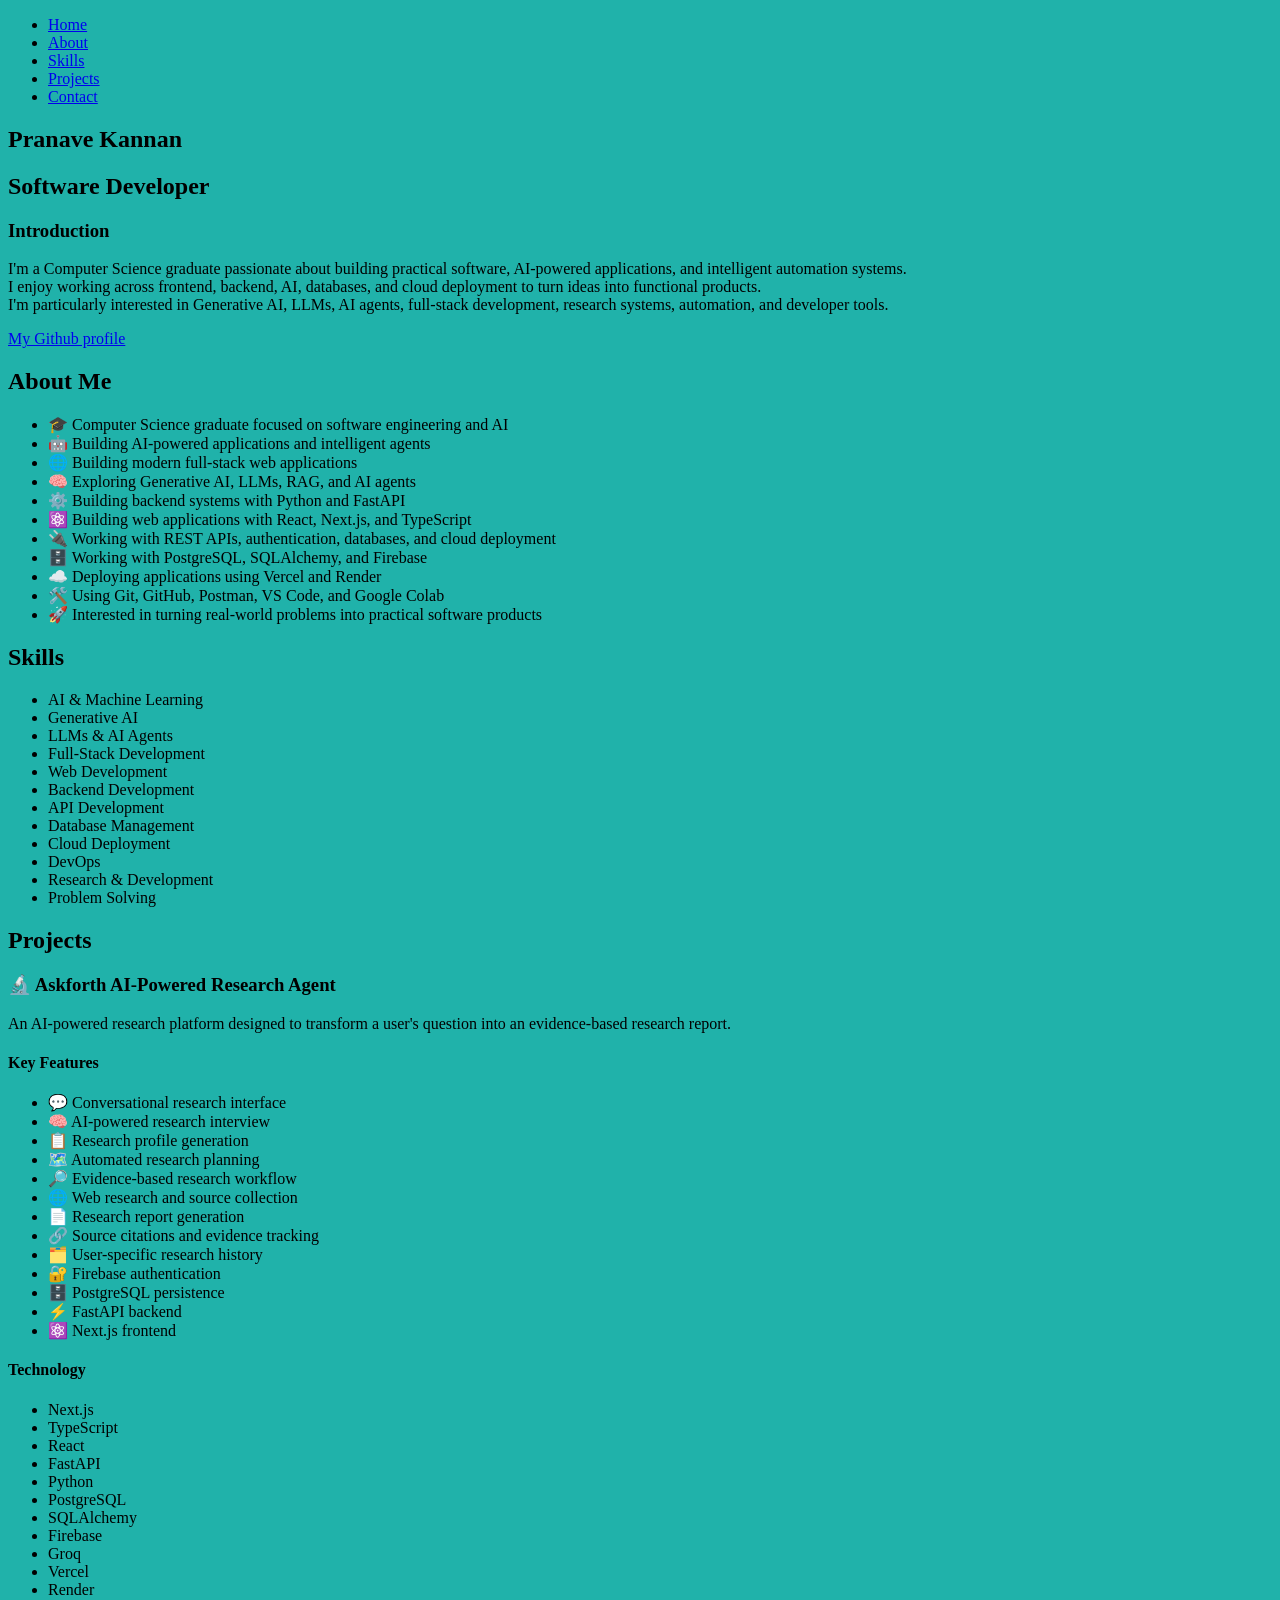
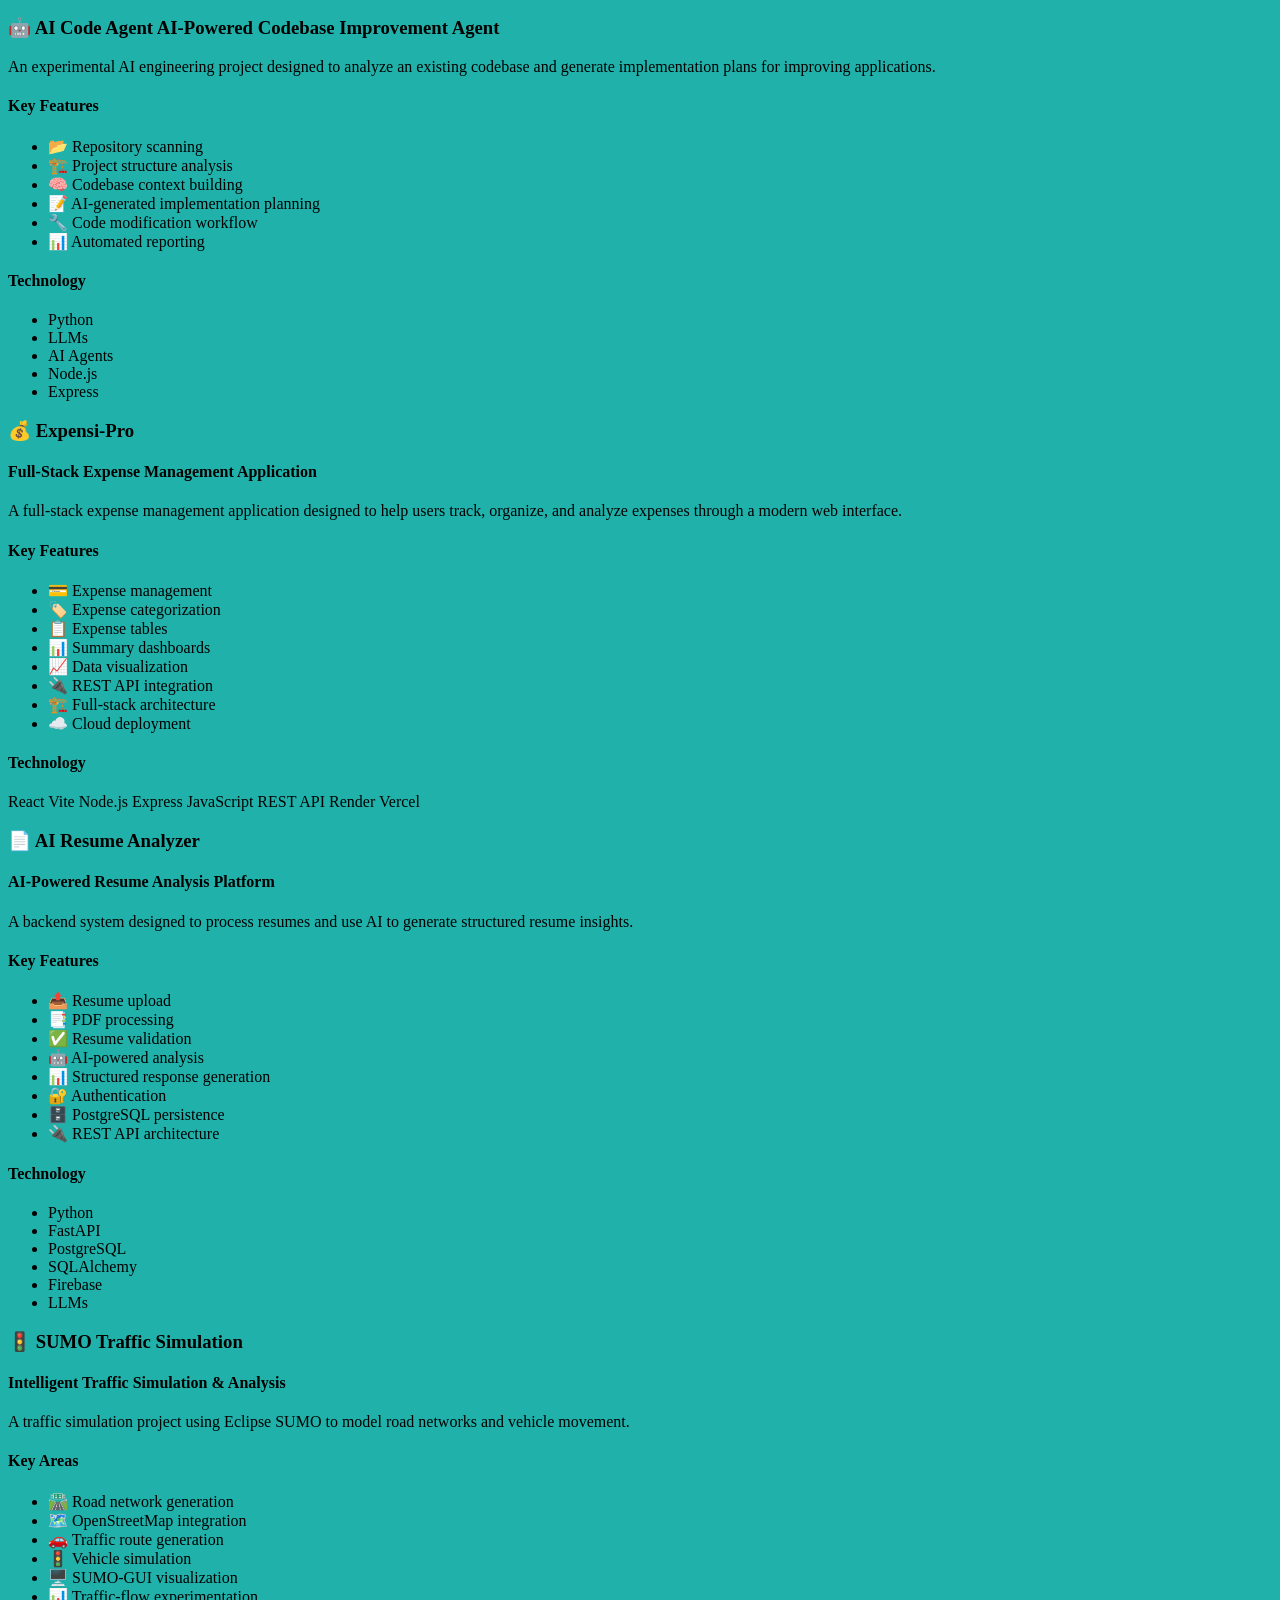
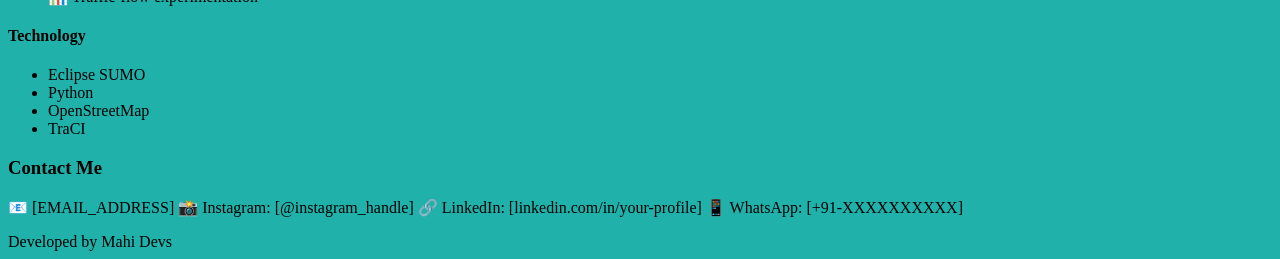
==== index.html @ 171c2a8e "Index html on hold" ====
<!DOCTYPE html>
<html>

<head>
    <meta charset="UTF-8">
    <meta name="viewport" content="width=device-width, initial-scale=1.0">
    <link rel="stylesheet" href="style.css">
    <title>Portfolio</title>
</head>

<body>
    <header>
        <nav>
            <ul>
                <li><a href="#">Home</a></li>
                <li><a href="#">About</a></li>
                <li><a href="#">Skills</a></li>
                <li><a href="#">Projects</a></li>
                <li><a href="#">Contact</a></li>
            </ul>
        </nav>
    </header>
    <main>
        <section>
            <h1>Pranave Kannan</h1>
            <h2>Software Developer</h2>
            <h3>Introduction</h3>
            <p>I'm a Computer Science graduate passionate about building practical software, AI-powered applications,
                and intelligent automation systems.<br>I enjoy working across frontend, backend, AI, databases, and
                cloud deployment to turn ideas into functional products.<br>I'm particularly interested in Generative
                AI, LLMs, AI agents, full-stack development, research systems, automation, and developer tools.</p>
            <a href="https://github.com/pranavekannan1">My Github profile</a>
        </section>

        <section>
            <h2>About Me</h2>
            <ul>
                <li>🎓 Computer Science graduate focused on software engineering and AI</li>
                <li>🤖 Building AI-powered applications and intelligent agents</li>
                <li>🌐 Building modern full-stack web applications</li>
                <li>🧠 Exploring Generative AI, LLMs, RAG, and AI agents</li>
                <li>⚙️ Building backend systems with Python and FastAPI</li>
                <li>⚛️ Building web applications with React, Next.js, and TypeScript</li>
                <li>🔌 Working with REST APIs, authentication, databases, and cloud deployment</li>
                <li>🗄️ Working with PostgreSQL, SQLAlchemy, and Firebase</li>
                <li>☁️ Deploying applications using Vercel and Render</li>
                <li>🛠️ Using Git, GitHub, Postman, VS Code, and Google Colab</li>
                <li>🚀 Interested in turning real-world problems into practical software products</li>
            </ul>
        </section>

        <section>
            <h2>Skills</h2>
            <ul>
                <li>AI & Machine Learning</li>
                <li>Generative AI</li>
                <li>LLMs & AI Agents</li>
                <li>Full-Stack Development</li>
                <li>Web Development</li>
                <li>Backend Development</li>
                <li>API Development</li>
                <li>Database Management</li>
                <li>Cloud Deployment</li>
                <li>DevOps</li>
                <li>Research & Development</li>
                <li>Problem Solving</li>
            </ul>
        </section>
        <section>
            <h2>Projects</h2>
            <article>
                <h3>🔬 Askforth AI-Powered Research Agent </h3>
                <p>An AI-powered research platform designed to transform a user's question into an evidence-based
                    research
                    report.</p>

                <h4>Key Features</h4>
                <ul>
                    <li>💬 Conversational research interface</li>
                    <li>🧠 AI-powered research interview</li>
                    <li>📋 Research profile generation</li>
                    <li>🗺️ Automated research planning</li>
                    <li>🔎 Evidence-based research workflow</li>
                    <li>🌐 Web research and source collection</li>
                    <li>📄 Research report generation</li>
                    <li>🔗 Source citations and evidence tracking</li>
                    <li>🗂️ User-specific research history</li>
                    <li>🔐 Firebase authentication</li>
                    <li>🗄️ PostgreSQL persistence</li>
                    <li>⚡ FastAPI backend</li>
                    <li>⚛️ Next.js frontend</li>
                </ul>
                <h4>Technology</h4>
                <ul>
                    <li>Next.js</li>
                    <li>TypeScript</li>
                    <li>React</li>
                    <li>FastAPI</li>
                    <li>Python</li>
                    <li>PostgreSQL</li>
                    <li>SQLAlchemy</li>
                    <li>Firebase</li>
                    <li>Groq</li>
                    <li>Vercel</li>
                    <li>Render</li>
                </ul>
            </article>

            <article>
                <h3>🤖 AI Code Agent AI-Powered Codebase Improvement Agent</h3>
                <p>An experimental AI engineering project designed to analyze an existing codebase and generate
                    implementation plans for improving applications.</p>

                <h4>Key Features</h4>
                <ul>

                    <li>📂 Repository scanning</li>
                    <li>🏗️ Project structure analysis</li>
                    <li>🧠 Codebase context building</li>
                    <li>📝 AI-generated implementation planning</li>
                    <li>🔧 Code modification workflow</li>
                    <li>📊 Automated reporting</li>
                </ul>
                <h4>Technology</h4>
                <ul>
                    <li>Python</li>
                    <li>LLMs</li>
                    <li>AI Agents</li>
                    <li>Node.js</li>
                    <li>Express</li>
                </ul>
            </article>

            <article>
                <h3>💰 Expensi-Pro</h3>
                <h4>Full-Stack Expense Management Application</h4>
                <p>A full-stack expense management application designed to help users track, organize, and analyze
                    expenses
                    through a modern web interface.</p>

                <h4>Key Features</h4>
                <ul>
                    <li>💳 Expense management</li>
                    <li>🏷️ Expense categorization</li>
                    <li>📋 Expense tables</li>
                    <li>📊 Summary dashboards</li>
                    <li>📈 Data visualization</li>
                    <li>🔌 REST API integration</li>
                    <li>🏗️ Full-stack architecture</li>
                    <li>☁️ Cloud deployment</li>
                </ul>
                <h4>Technology</h4>
                React Vite Node.js Express JavaScript REST API Render Vercel <br>
            </article>

            <article>
                <h3>📄 AI Resume Analyzer</h3>
                <h4>AI-Powered Resume Analysis Platform</h4>
                <p>A backend system designed to process resumes and use AI to generate structured resume
                    insights.</p>

                <h4>Key Features</h4>
                <ul>
                    <li>📤 Resume upload</li>
                    <li>📑 PDF processing</li>
                    <li>✅ Resume validation</li>
                    <li>🤖 AI-powered analysis</li>
                    <li>📊 Structured response generation</li>
                    <li>🔐 Authentication</li>
                    <li>🗄️ PostgreSQL persistence</li>
                    <li>🔌 REST API architecture</li>
                </ul>
                <h4>Technology</h4>
                <ul>
                    <li>Python</li>
                    <li>FastAPI</li>
                    <li>PostgreSQL</li>
                    <li>SQLAlchemy</li>
                    <li>Firebase</li>
                    <li>LLMs</li>
                </ul>
            </article>

            <article>
                <h3>🚦 SUMO Traffic Simulation</h3>
                <h4>Intelligent Traffic Simulation & Analysis</h4>
                <p>A traffic simulation project using Eclipse SUMO to model road networks and vehicle
                    movement.</p>

                <h4>Key Areas</h4>
                <ul>
                    <li>🛣️ Road network generation</li>
                    <li>🗺️ OpenStreetMap integration</li>
                    <li>🚗 Traffic route generation</li>
                    <li>🚦 Vehicle simulation</li>
                    <li>🖥️ SUMO-GUI visualization</li>
                    <li>📊 Traffic-flow experimentation</li>
                </ul>
                <h4>Technology</h4>
                <ul>
                    <li>Eclipse SUMO</li>
                    <li>Python</li>
                    <li>OpenStreetMap</li>
                    <li>TraCI</li>
                </ul>
            </article>
        </section>

        <section>
            <h3>Contact Me</h3>
            <p>📧 [EMAIL_ADDRESS]
                📸 Instagram: [@instagram_handle]
                🔗 LinkedIn: [linkedin.com/in/your-profile]
                📱 WhatsApp: [+91-XXXXXXXXXX]</p>
        </section>

    </main>
    <footer>
        Developed by Mahi Devs
    </footer>
</body>

</html>
---- style.css ----
body {
    background-color: lightseagreen;
}
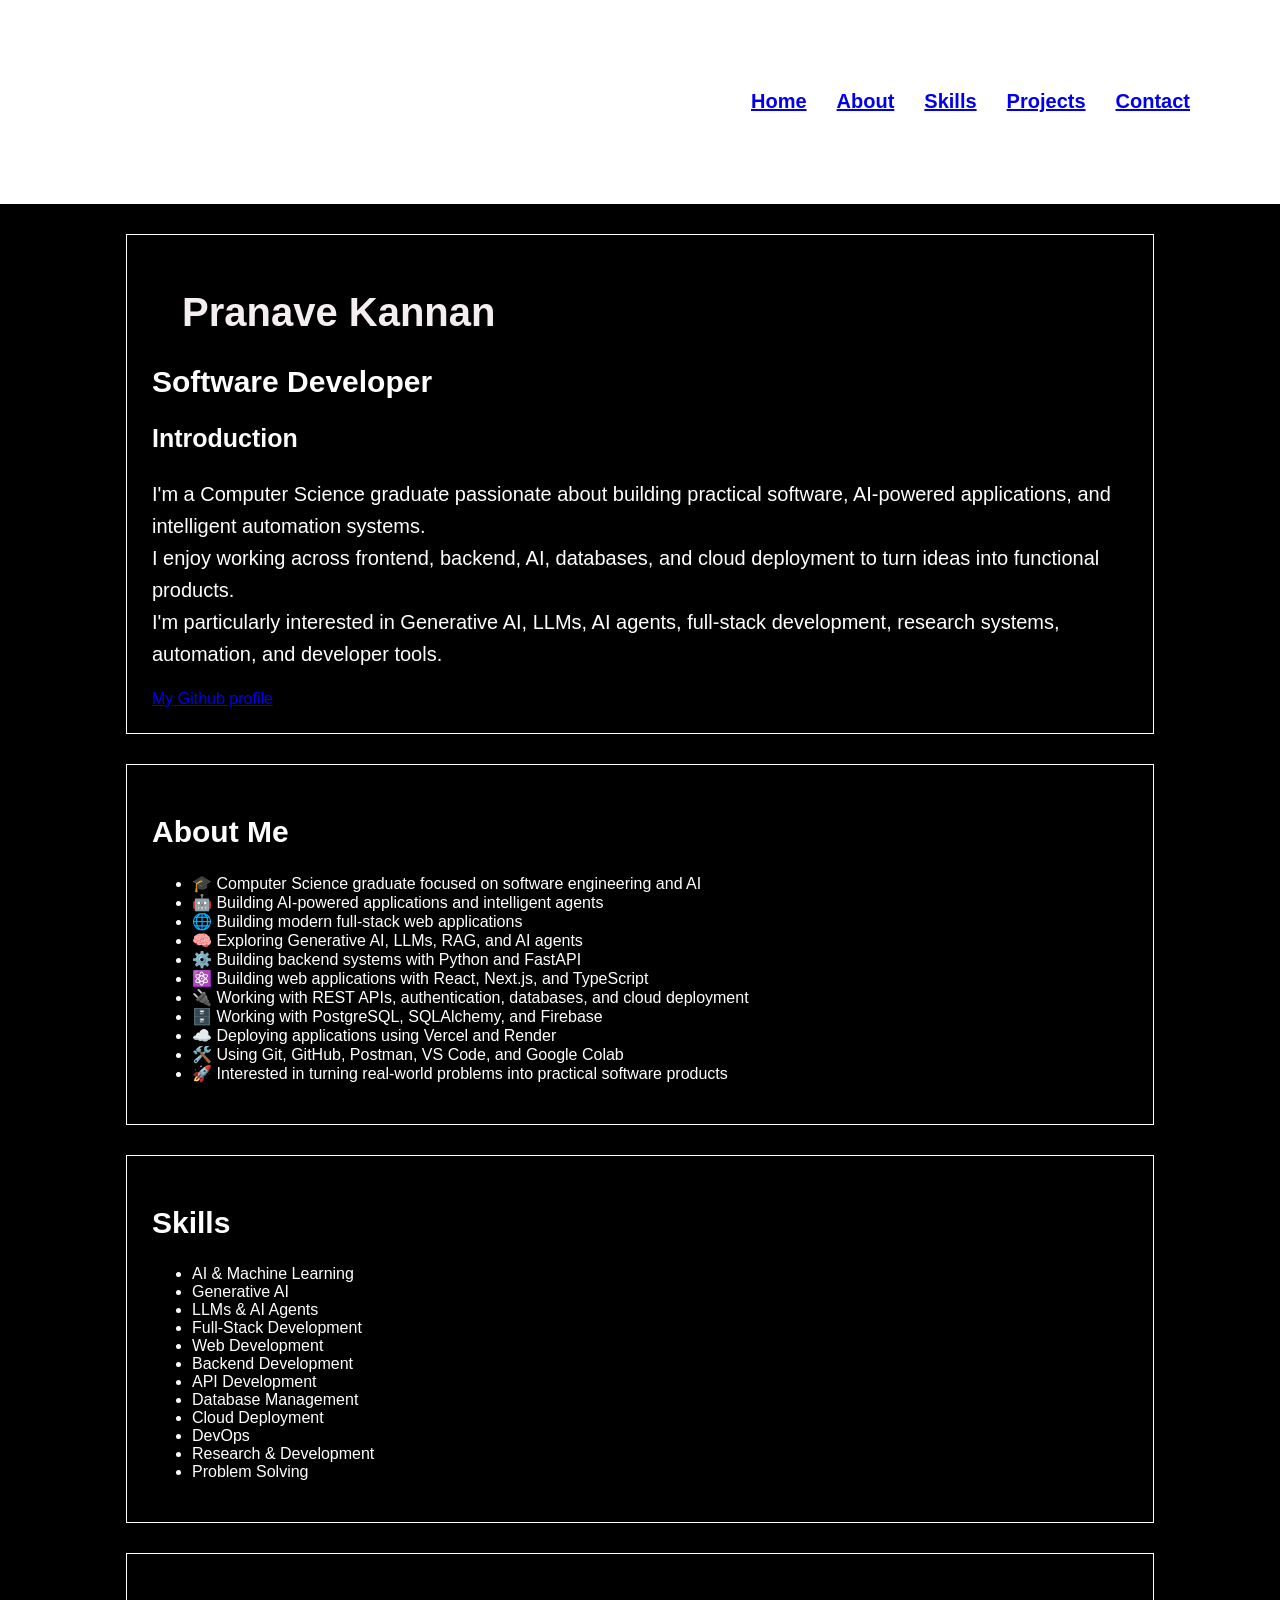
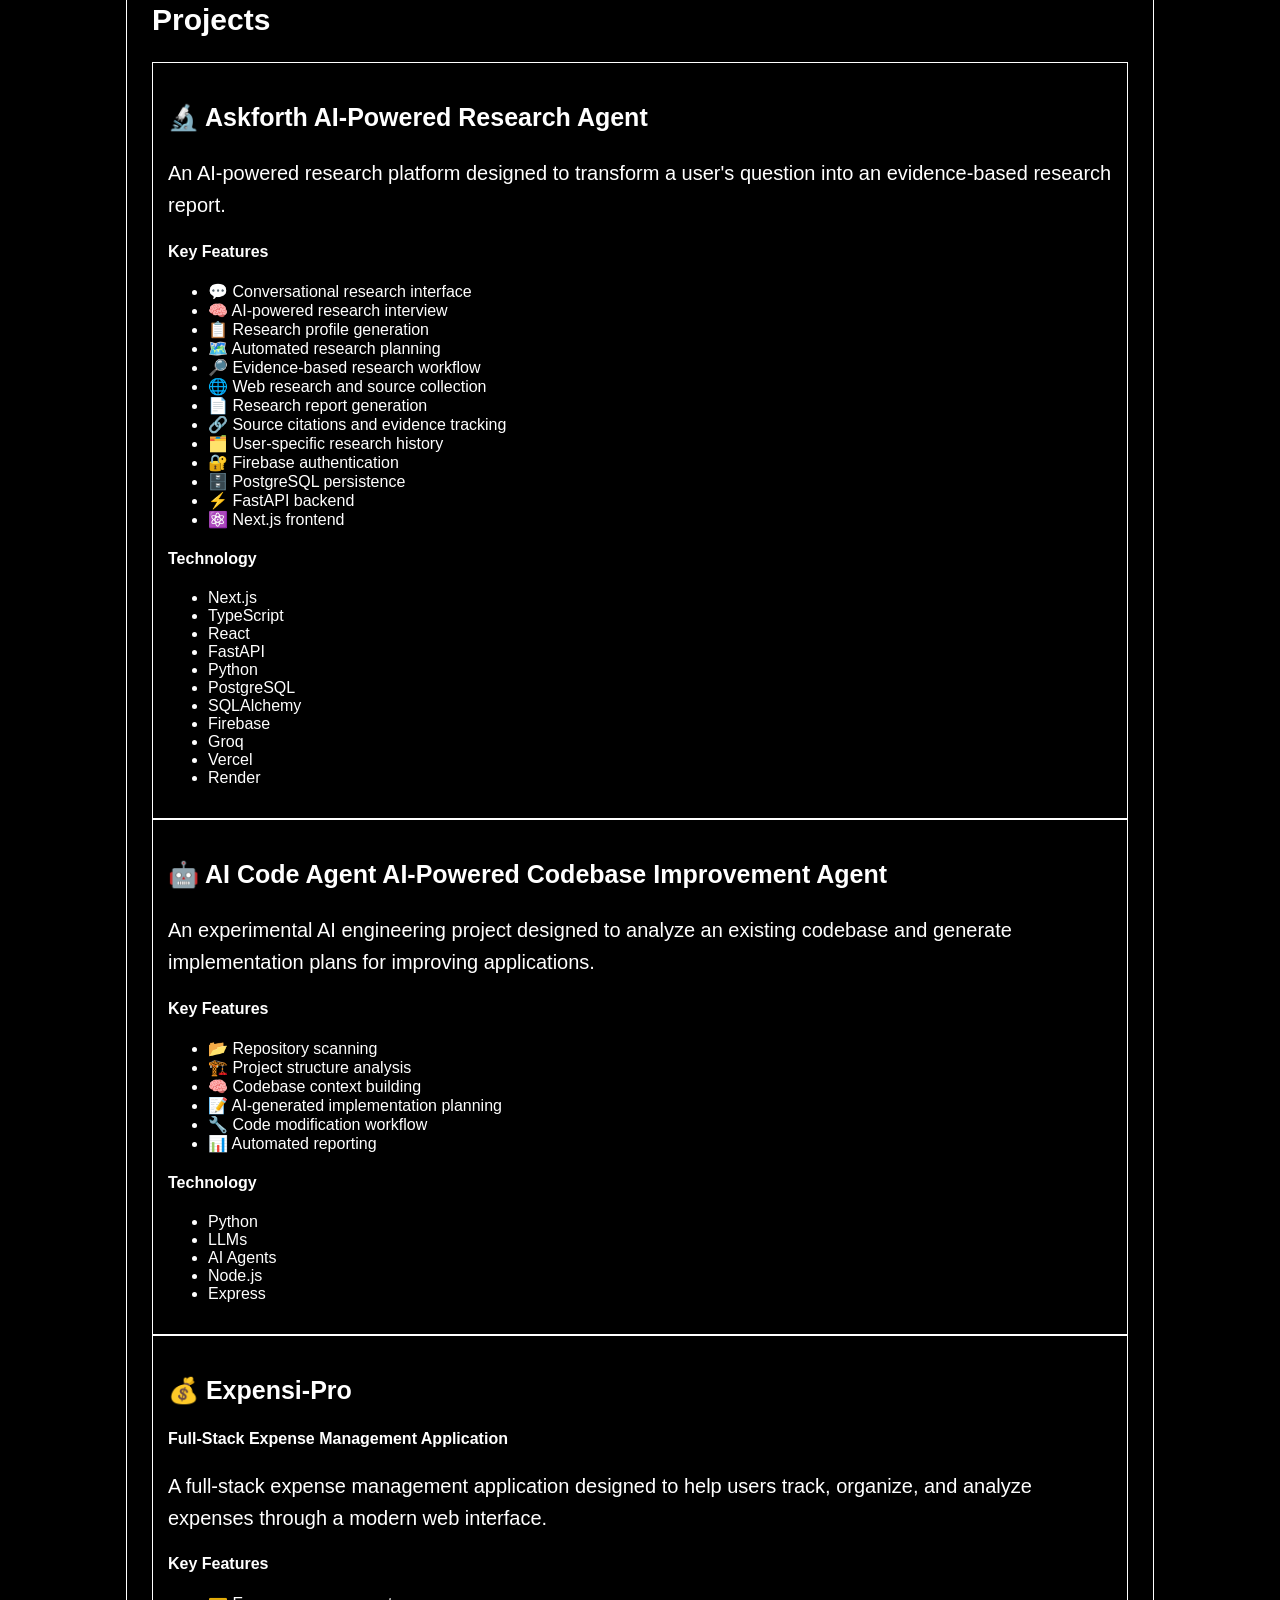
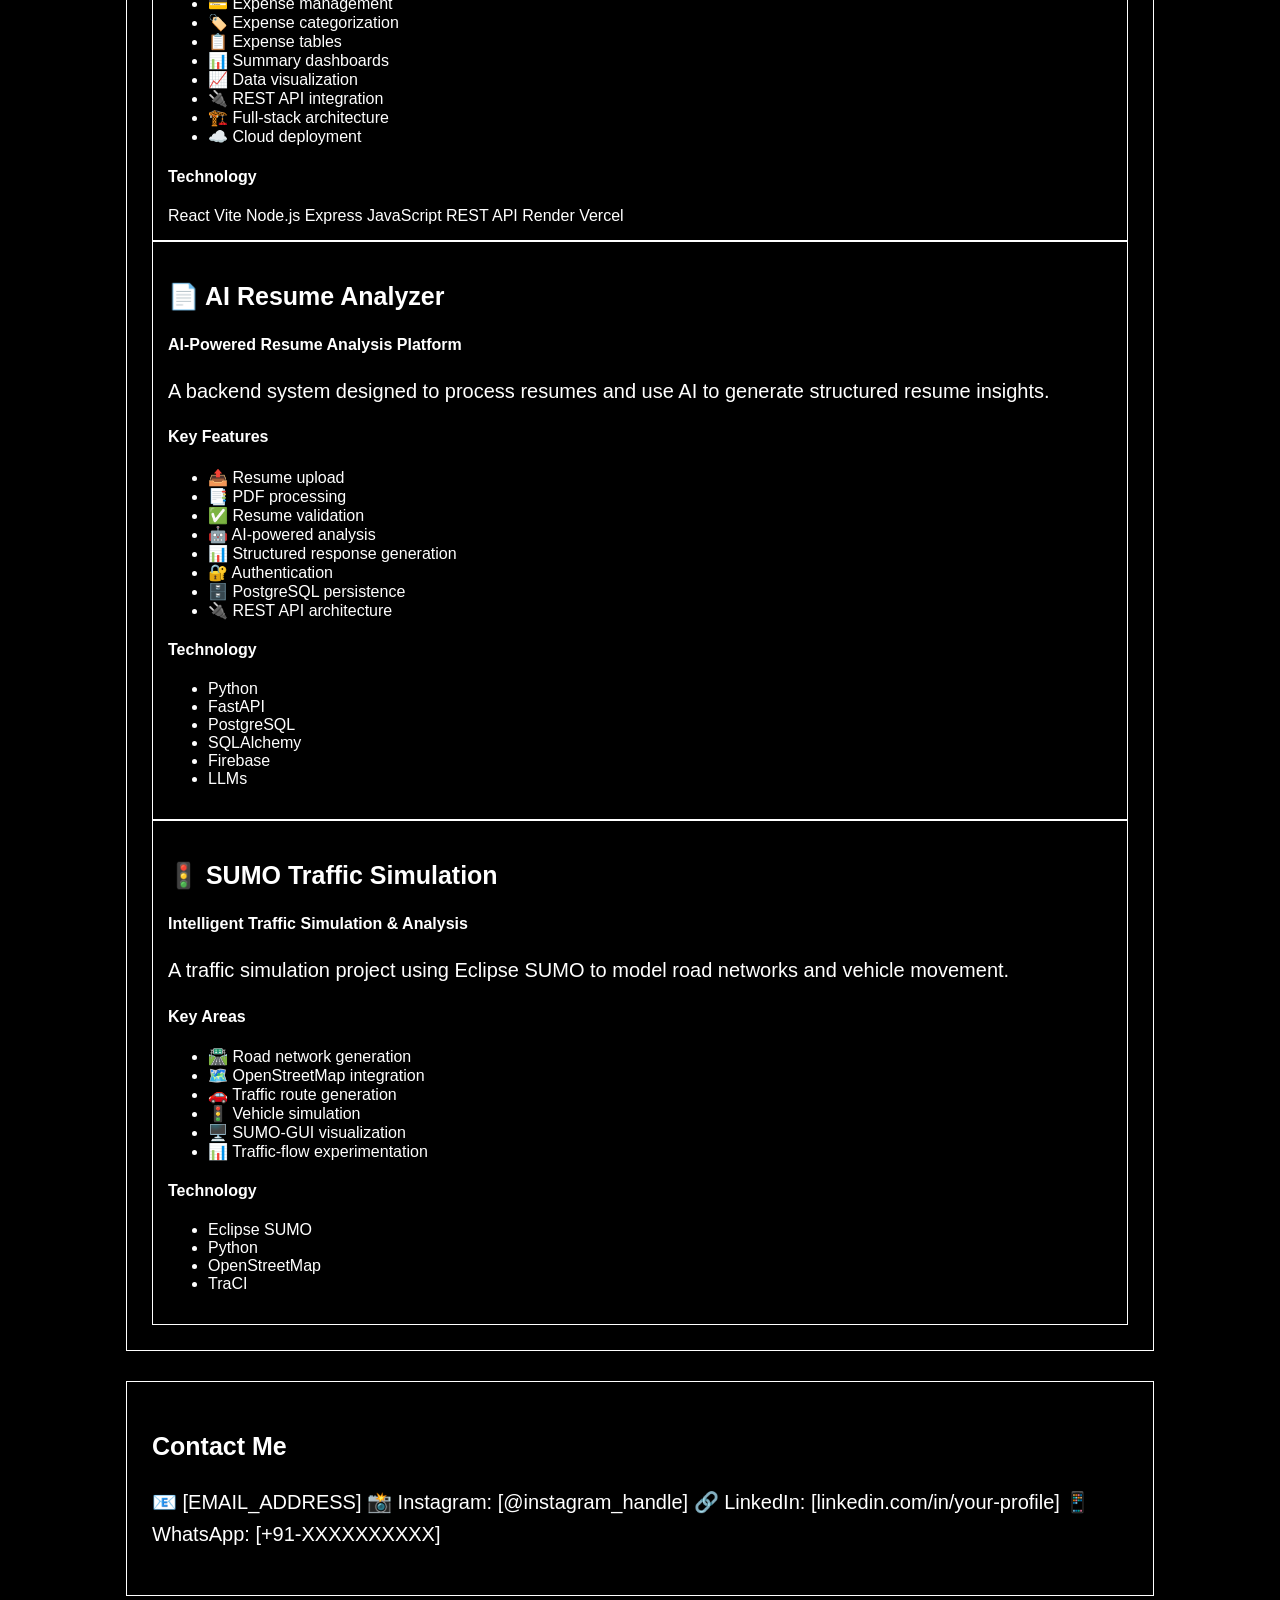
==== commit af53f8fd: "CSS styling body and elements" ====
--- a/index.html
+++ b/index.html
@@ -11,13 +11,13 @@
 <body>
     <header>
         <nav>
-            <ul>
+            <ol class="navbar">
                 <li><a href="#">Home</a></li>
                 <li><a href="#">About</a></li>
                 <li><a href="#">Skills</a></li>
                 <li><a href="#">Projects</a></li>
                 <li><a href="#">Contact</a></li>
-            </ul>
+            </ol>
         </nav>
     </header>
     <main>
--- a/style.css
+++ b/style.css
@@ -1,3 +1,78 @@
 body {
-    background-color: lightseagreen;
+    background-color: rgb(0, 0, 0);
+    font-family: Arial, sans-serif;
+    padding: 0%;
+    margin: 0%;
+
+}
+
+h1 {
+    color: rgb(245, 238, 240);
+    font-size: 40px;
+    margin: 30px;
+
+}
+
+header {
+    background-color: white;
+    padding: 20px;
+    border-bottom: 1px solid rgb(255, 255, 255);
+}
+
+nav ol:hover {
+    color: #ff0000;
+}
+
+nav .navbar {
+    list-style: none;
+    padding: 20px 20px 20px 20px;
+    margin: 50px 50px 50px 50px;
+    color: rgb(255, 255, 255);
+    font-weight: bold;
+    font-size: 20px;
+    display: flex;
+    gap: 30px;
+    justify-content: flex-end;
+    text-decoration: none;
+    border-radius: 20px;
+}
+
+h2 {
+    color: rgb(255, 255, 255);
+    font-size: 30px;
+}
+
+h3 {
+    color: rgb(255, 255, 255);
+    font-size: 25px;
+}
+
+p {
+    color: rgb(255, 255, 255);
+    font-size: 20px;
+    line-height: 1.6em;
+
+}
+
+section {
+    padding: 25px;
+    margin: 30px;
+    border: 1px solid rgb(255, 255, 255);
+    color: #ffffff;
+}
+
+main {
+    margin: 0 auto;
+    width: 85%;
+    position: center;
+}
+
+article {
+    border: 1px solid rgb(255, 255, 255);
+    padding: 15px;
+
+}
+
+* {
+    box-sizing: border-box;
 }
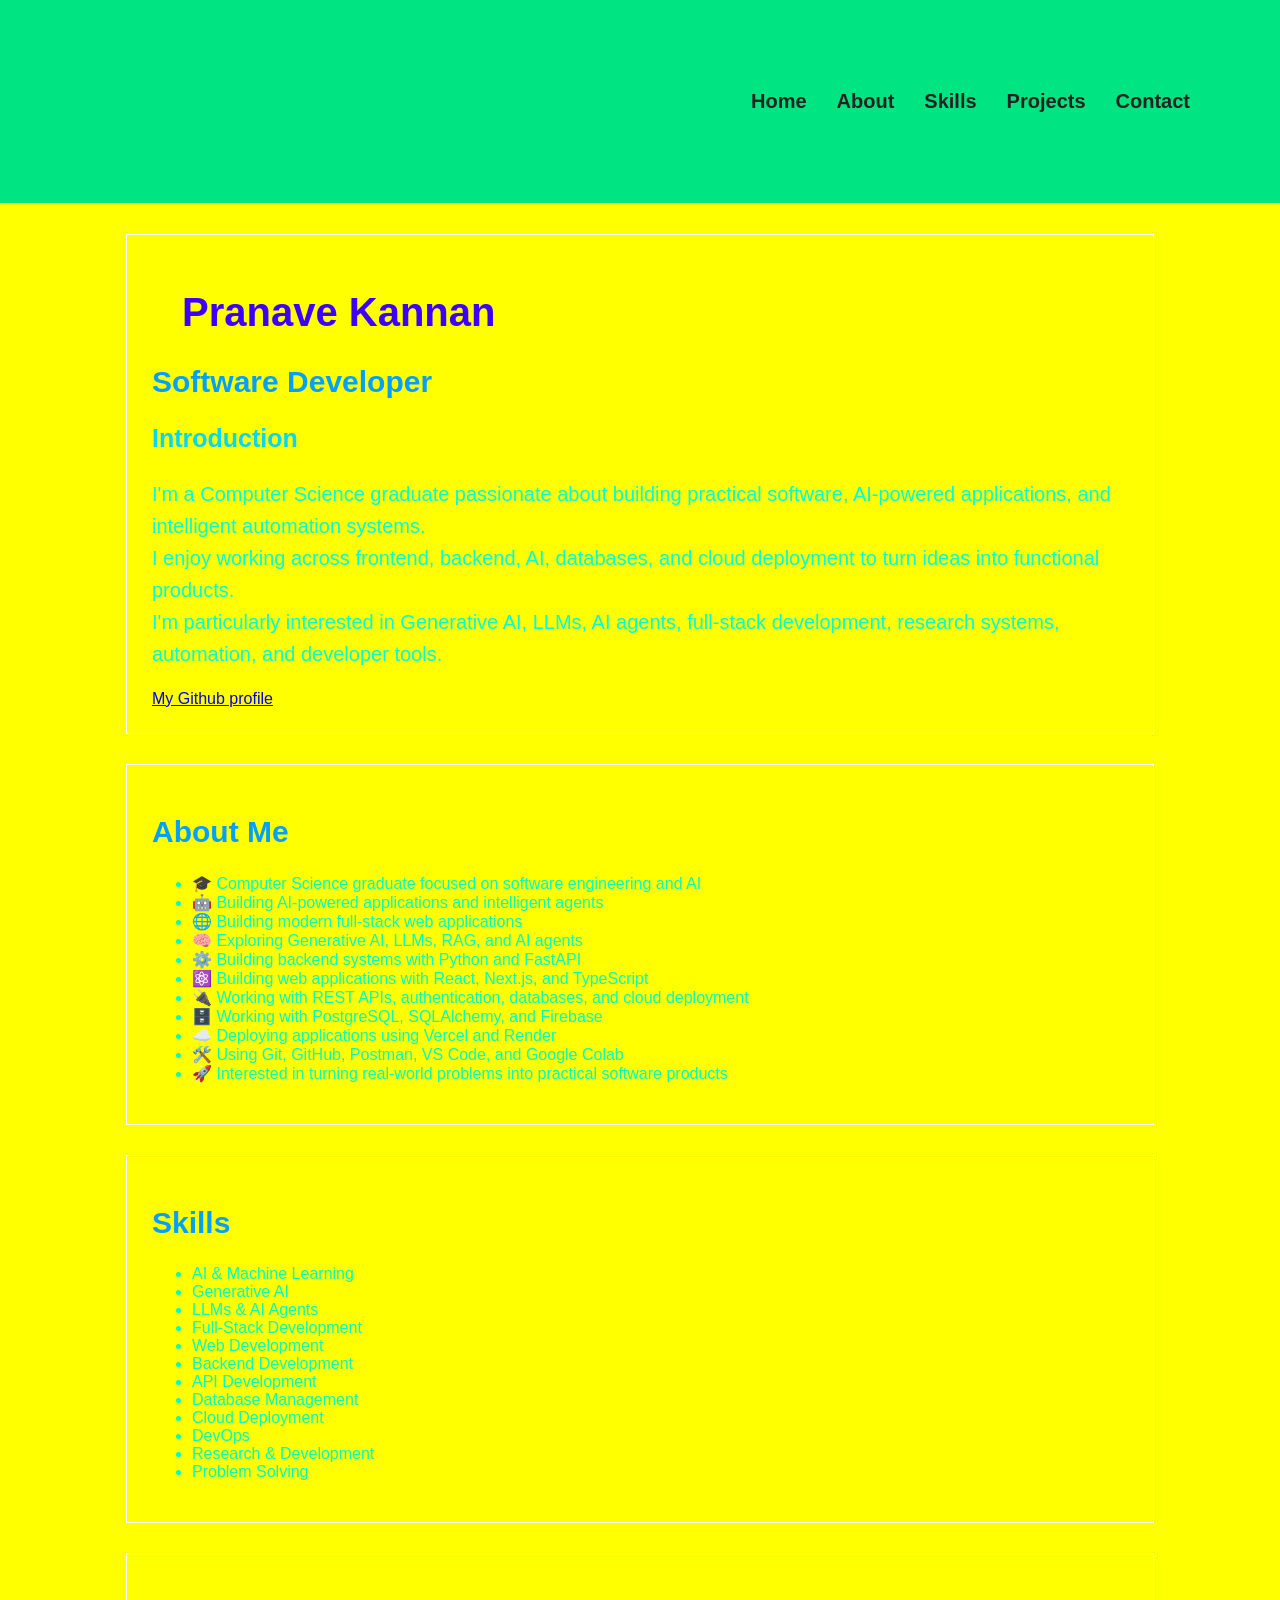
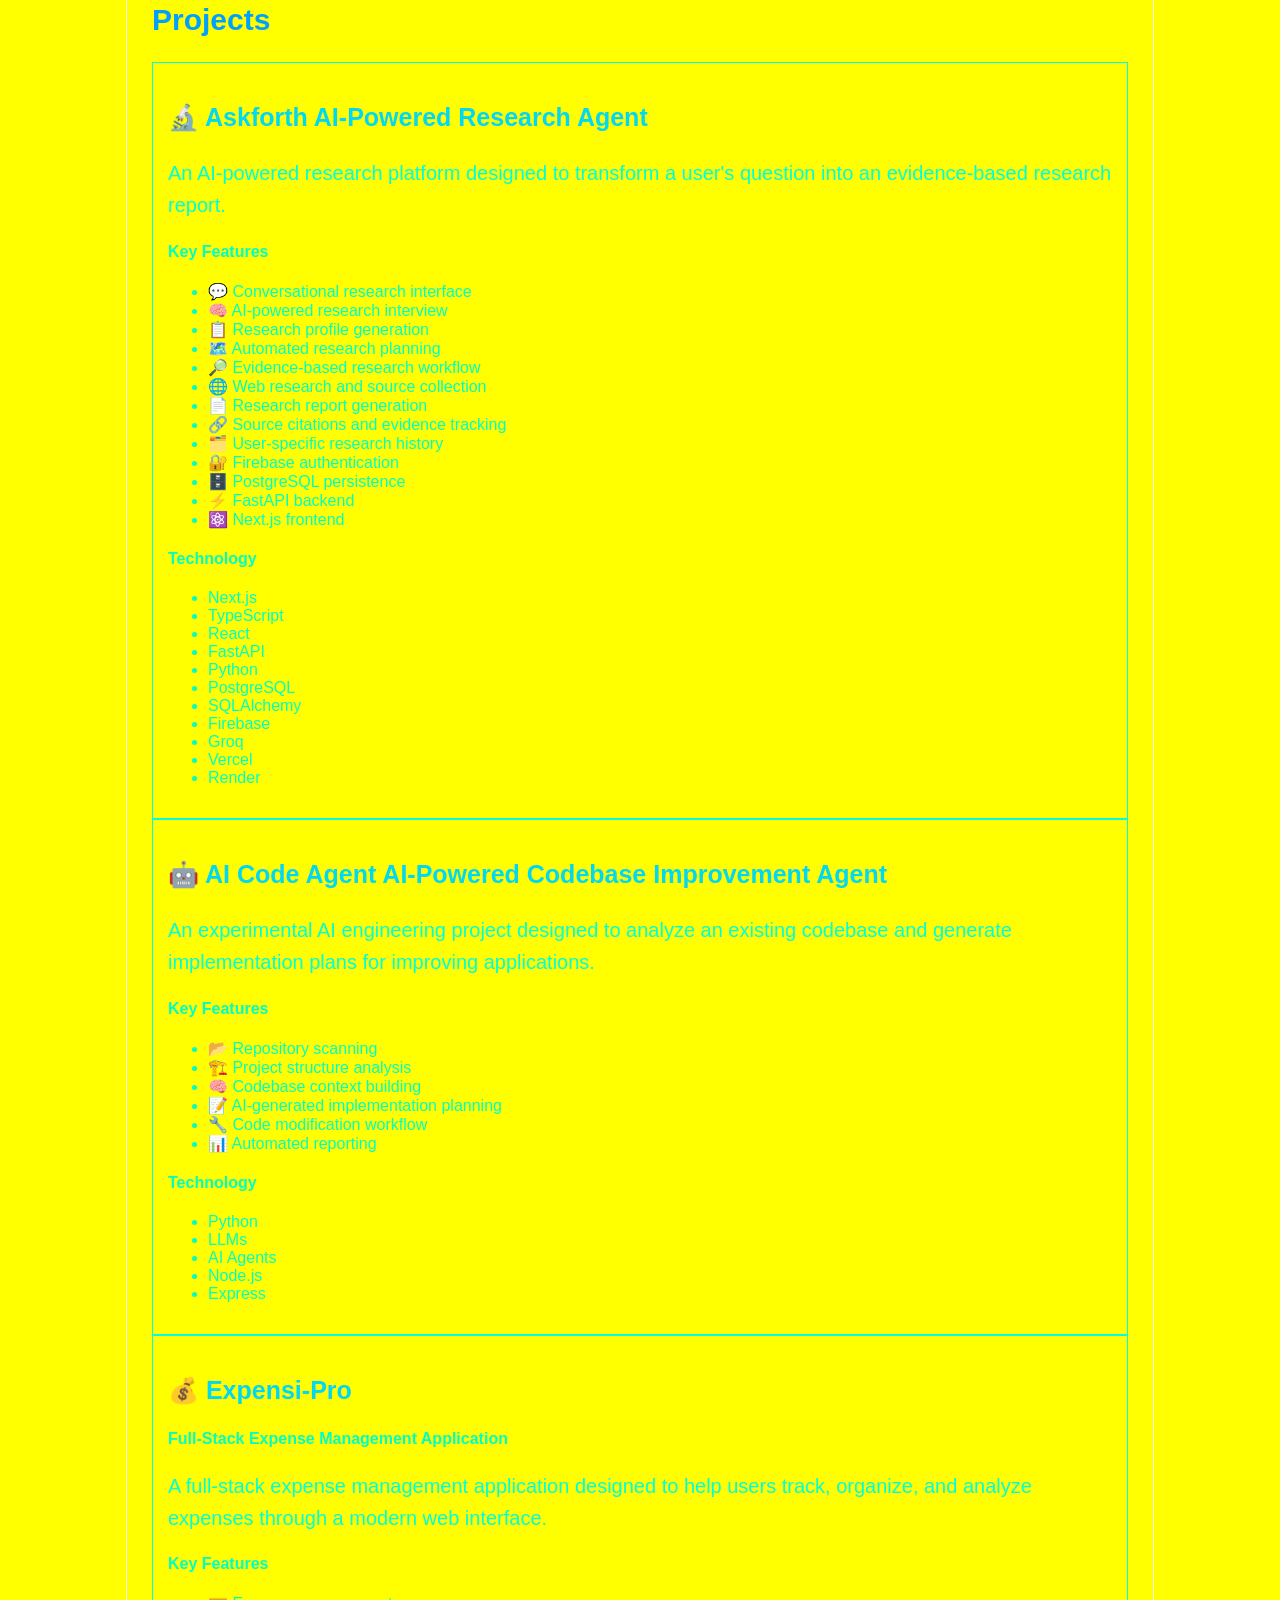
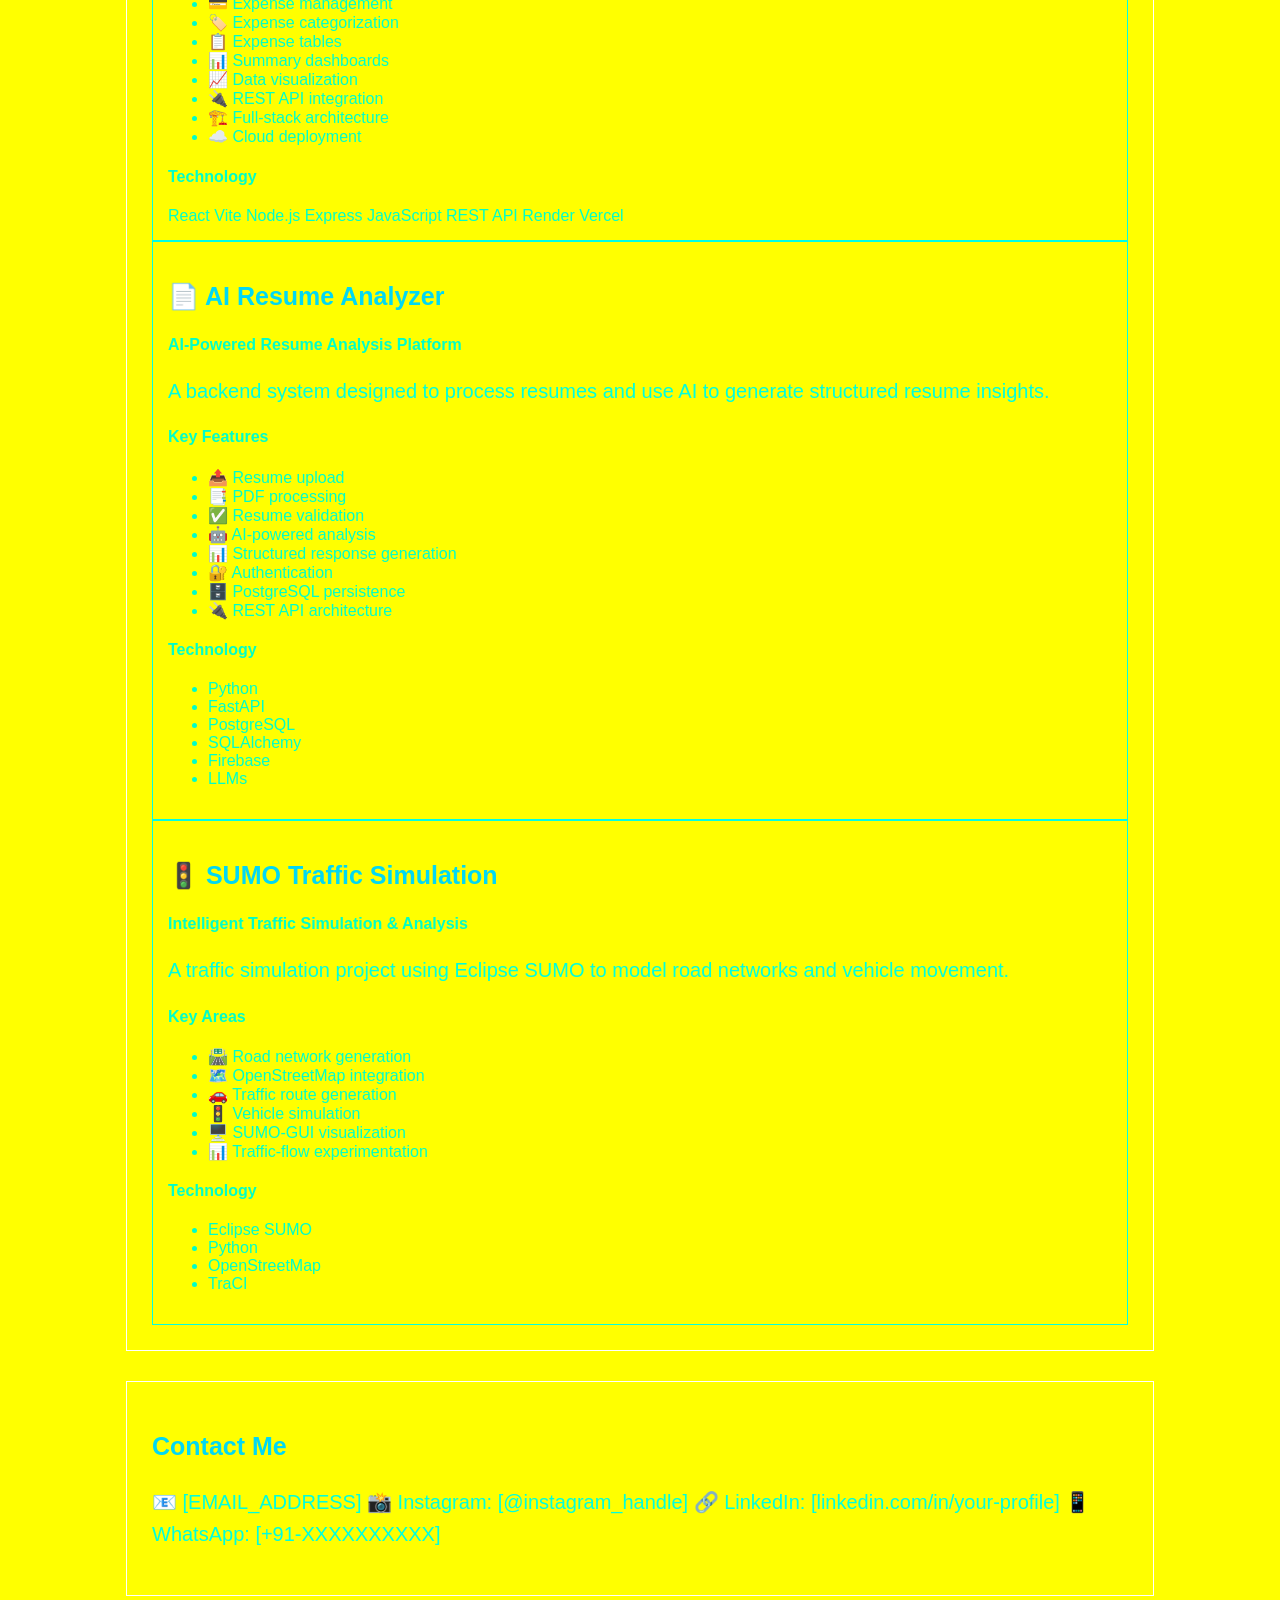
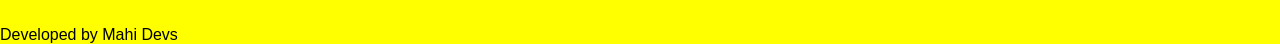
==== commit 6bfd90aa: "css edits" ====
--- a/index.html
+++ b/index.html
@@ -4,14 +4,14 @@
 <head>
     <meta charset="UTF-8">
     <meta name="viewport" content="width=device-width, initial-scale=1.0">
-    <link rel="stylesheet" href="style.css">
+    <link rel="stylesheet" href="./style.css">
     <title>Portfolio</title>
 </head>
 
 <body>
     <header>
         <nav>
-            <ol class="navbar">
+            <ul class="navbar">
                 <li><a href="#">Home</a></li>
                 <li><a href="#">About</a></li>
                 <li><a href="#">Skills</a></li>
--- a/style.css
+++ b/style.css
@@ -1,33 +1,40 @@
 body {
-    background-color: rgb(0, 0, 0);
+    background-color: yellow;
     font-family: Arial, sans-serif;
-    padding: 0%;
-    margin: 0%;
+    padding: 0;
+    margin: 0;
 
 }
 
 h1 {
-    color: rgb(245, 238, 240);
+    color: rgb(60, 0, 255);
     font-size: 40px;
     margin: 30px;
 
 }
 
 header {
-    background-color: white;
+    background-color: rgb(0, 228, 129);
     padding: 20px;
     border-bottom: 1px solid rgb(255, 255, 255);
 }
 
-nav ol:hover {
+nav .navbar a:hover {
     color: #ff0000;
+}
+
+nav .navbar a {
+    color: #222;
+    text-decoration: none;
+    font-weight: bold;
+    font-size: 20px;
 }
 
 nav .navbar {
     list-style: none;
     padding: 20px 20px 20px 20px;
     margin: 50px 50px 50px 50px;
-    color: rgb(255, 255, 255);
+    color: rgb(7, 255, 197);
     font-weight: bold;
     font-size: 20px;
     display: flex;
@@ -38,17 +45,17 @@
 }
 
 h2 {
-    color: rgb(255, 255, 255);
+    color: rgb(0, 161, 254);
     font-size: 30px;
 }
 
 h3 {
-    color: rgb(255, 255, 255);
+    color: rgb(1, 216, 244);
     font-size: 25px;
 }
 
 p {
-    color: rgb(255, 255, 255);
+    color: rgb(0, 255, 221);
     font-size: 20px;
     line-height: 1.6em;
 
@@ -58,17 +65,16 @@
     padding: 25px;
     margin: 30px;
     border: 1px solid rgb(255, 255, 255);
-    color: #ffffff;
+    color: #00ffc8;
 }
 
 main {
     margin: 0 auto;
     width: 85%;
-    position: center;
 }
 
 article {
-    border: 1px solid rgb(255, 255, 255);
+    border: 1px solid rgb(0, 255, 229);
     padding: 15px;
 
 }
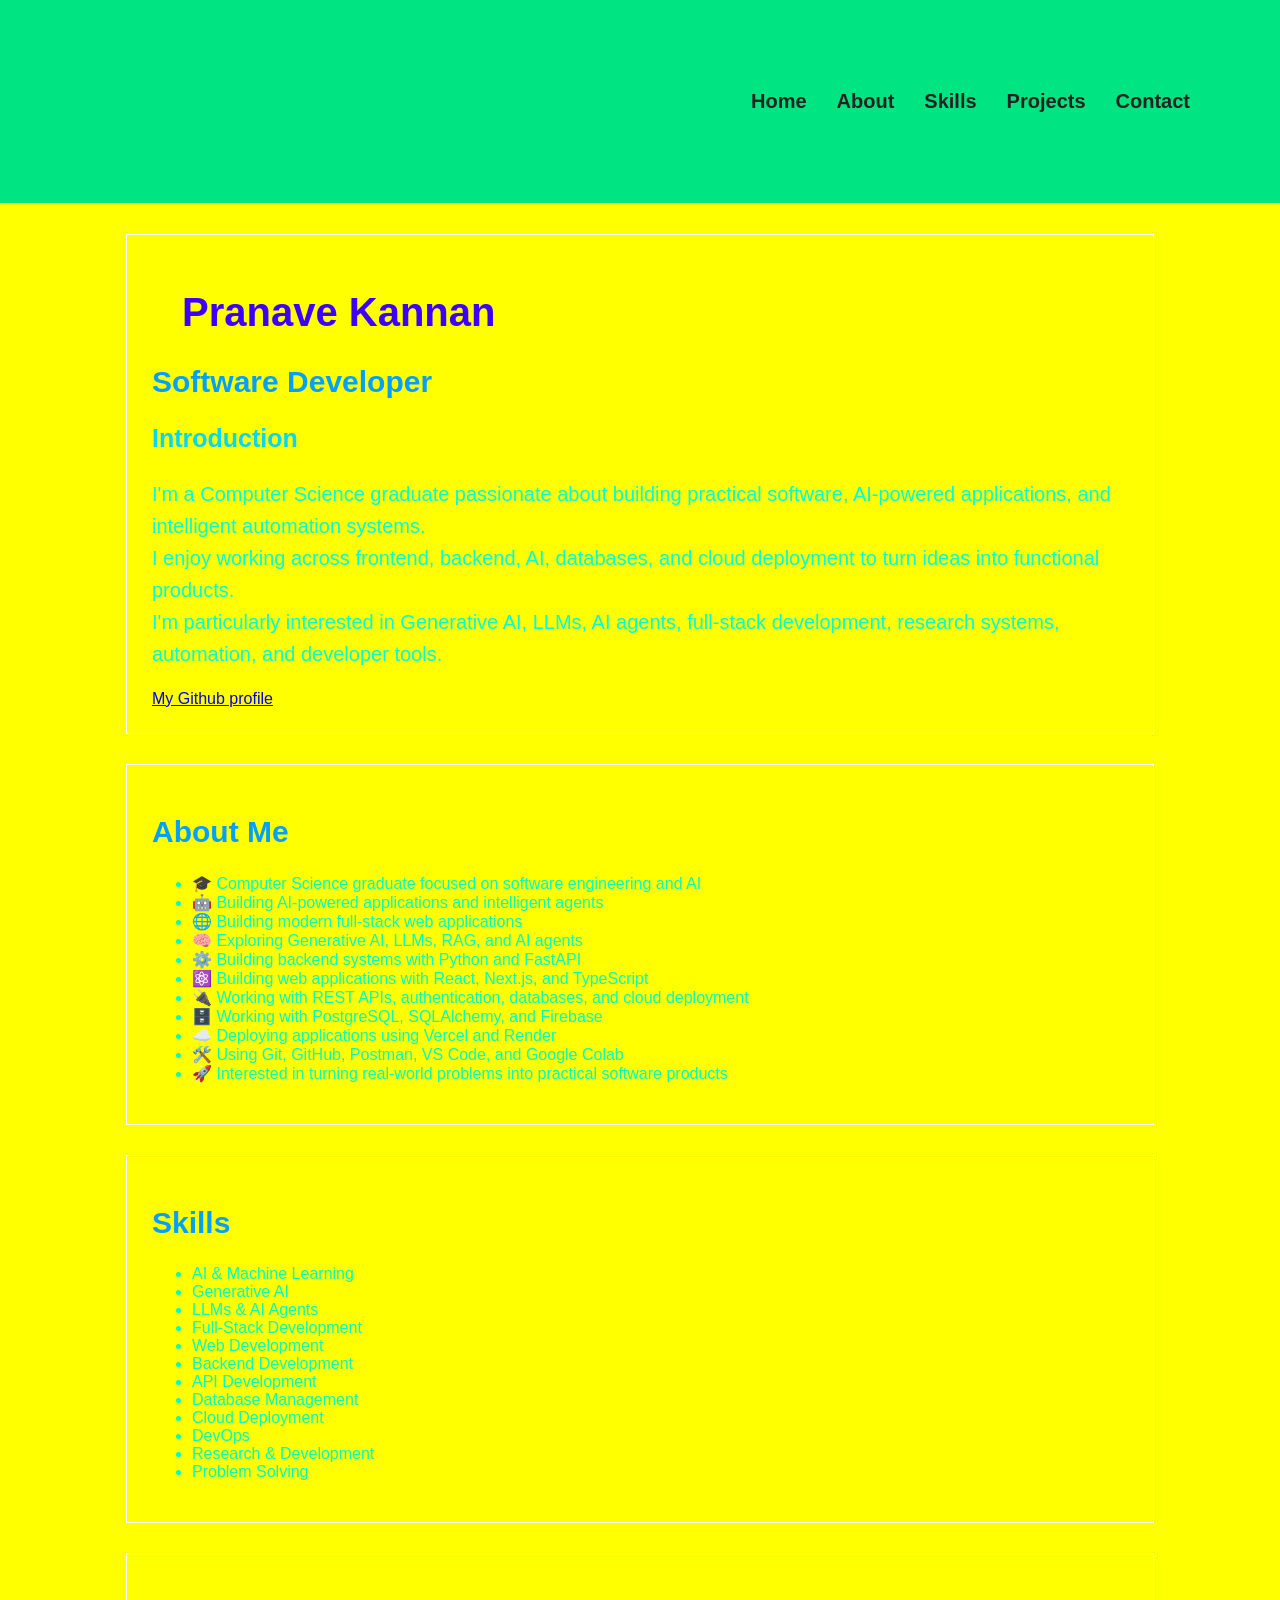
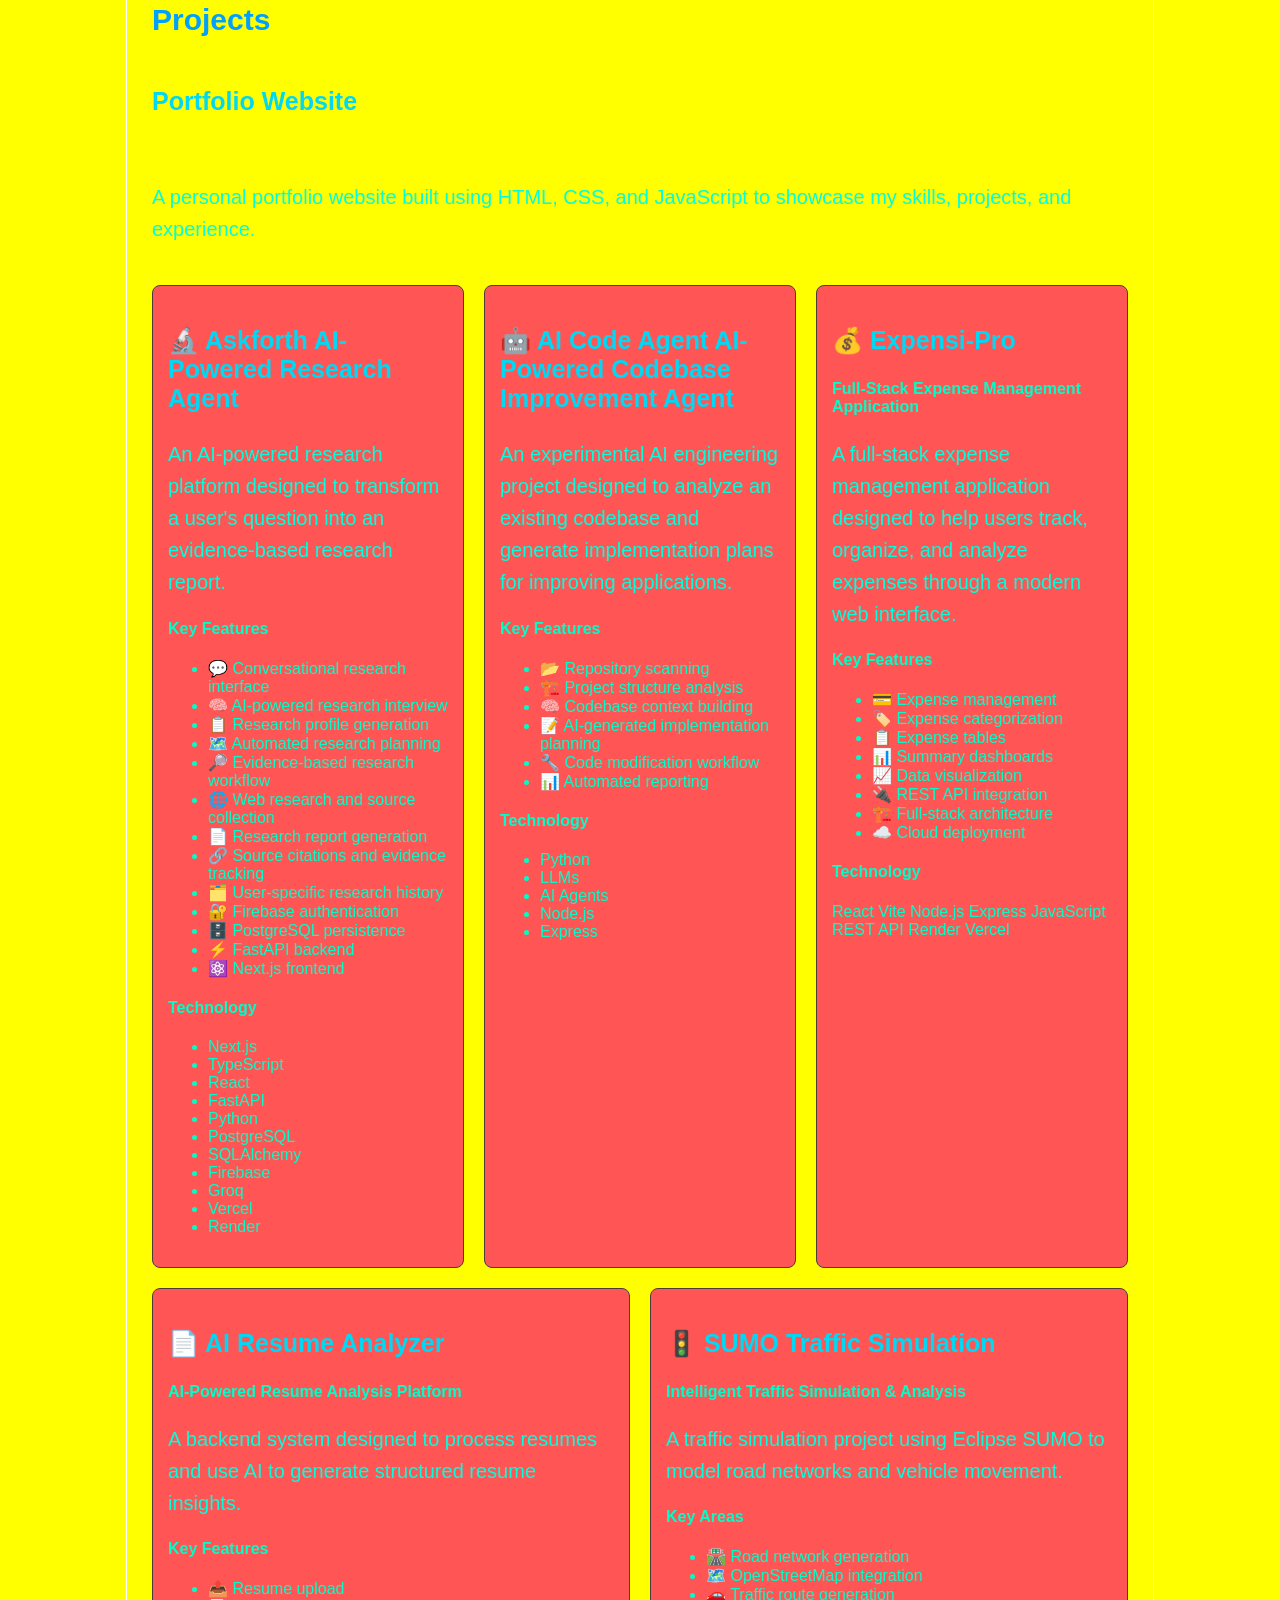
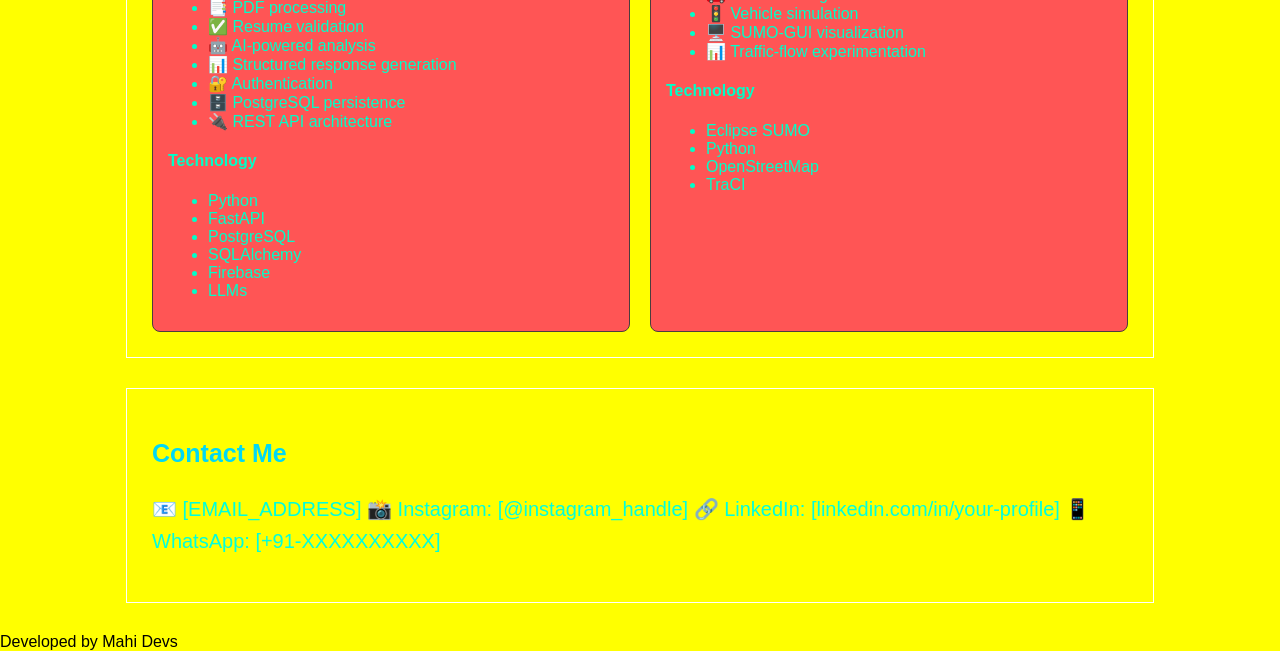
==== commit e6fe451c: "css edits" ====
--- a/index.html
+++ b/index.html
@@ -68,6 +68,10 @@
         </section>
         <section>
             <h2>Projects</h2>
+            <div class="project-container">
+                <h3>Portfolio Website</h3>
+                <p>A personal portfolio website built using HTML, CSS, and JavaScript to showcase my skills,
+                    projects, and experience.</p>
             <article>
                 <h3>🔬 Askforth AI-Powered Research Agent </h3>
                 <p>An AI-powered research platform designed to transform a user's question into an evidence-based
@@ -204,6 +208,7 @@
                     <li>TraCI</li>
                 </ul>
             </article>
+            </div>
         </section>
 
         <section>
--- a/style.css
+++ b/style.css
@@ -34,7 +34,6 @@
     list-style: none;
     padding: 20px 20px 20px 20px;
     margin: 50px 50px 50px 50px;
-    color: rgb(7, 255, 197);
     font-weight: bold;
     font-size: 20px;
     display: flex;
@@ -81,4 +80,24 @@
 
 * {
     box-sizing: border-box;
-}+}
+
+.project-container {
+    display: flex;
+    flex-wrap: wrap;
+    gap: 20px;
+}
+
+.project-container article{
+    flex: 1 1 calc(33.333% - 20px);
+    border: 1px solid #4c3d3d;
+    padding: 15px;
+    background-color:  #ff5555;
+    border-radius: 8px;
+    transition: background-color 0.3s ease;
+    
+}
+
+.project-container hover .project {
+    background-color: #ff5555;
+}
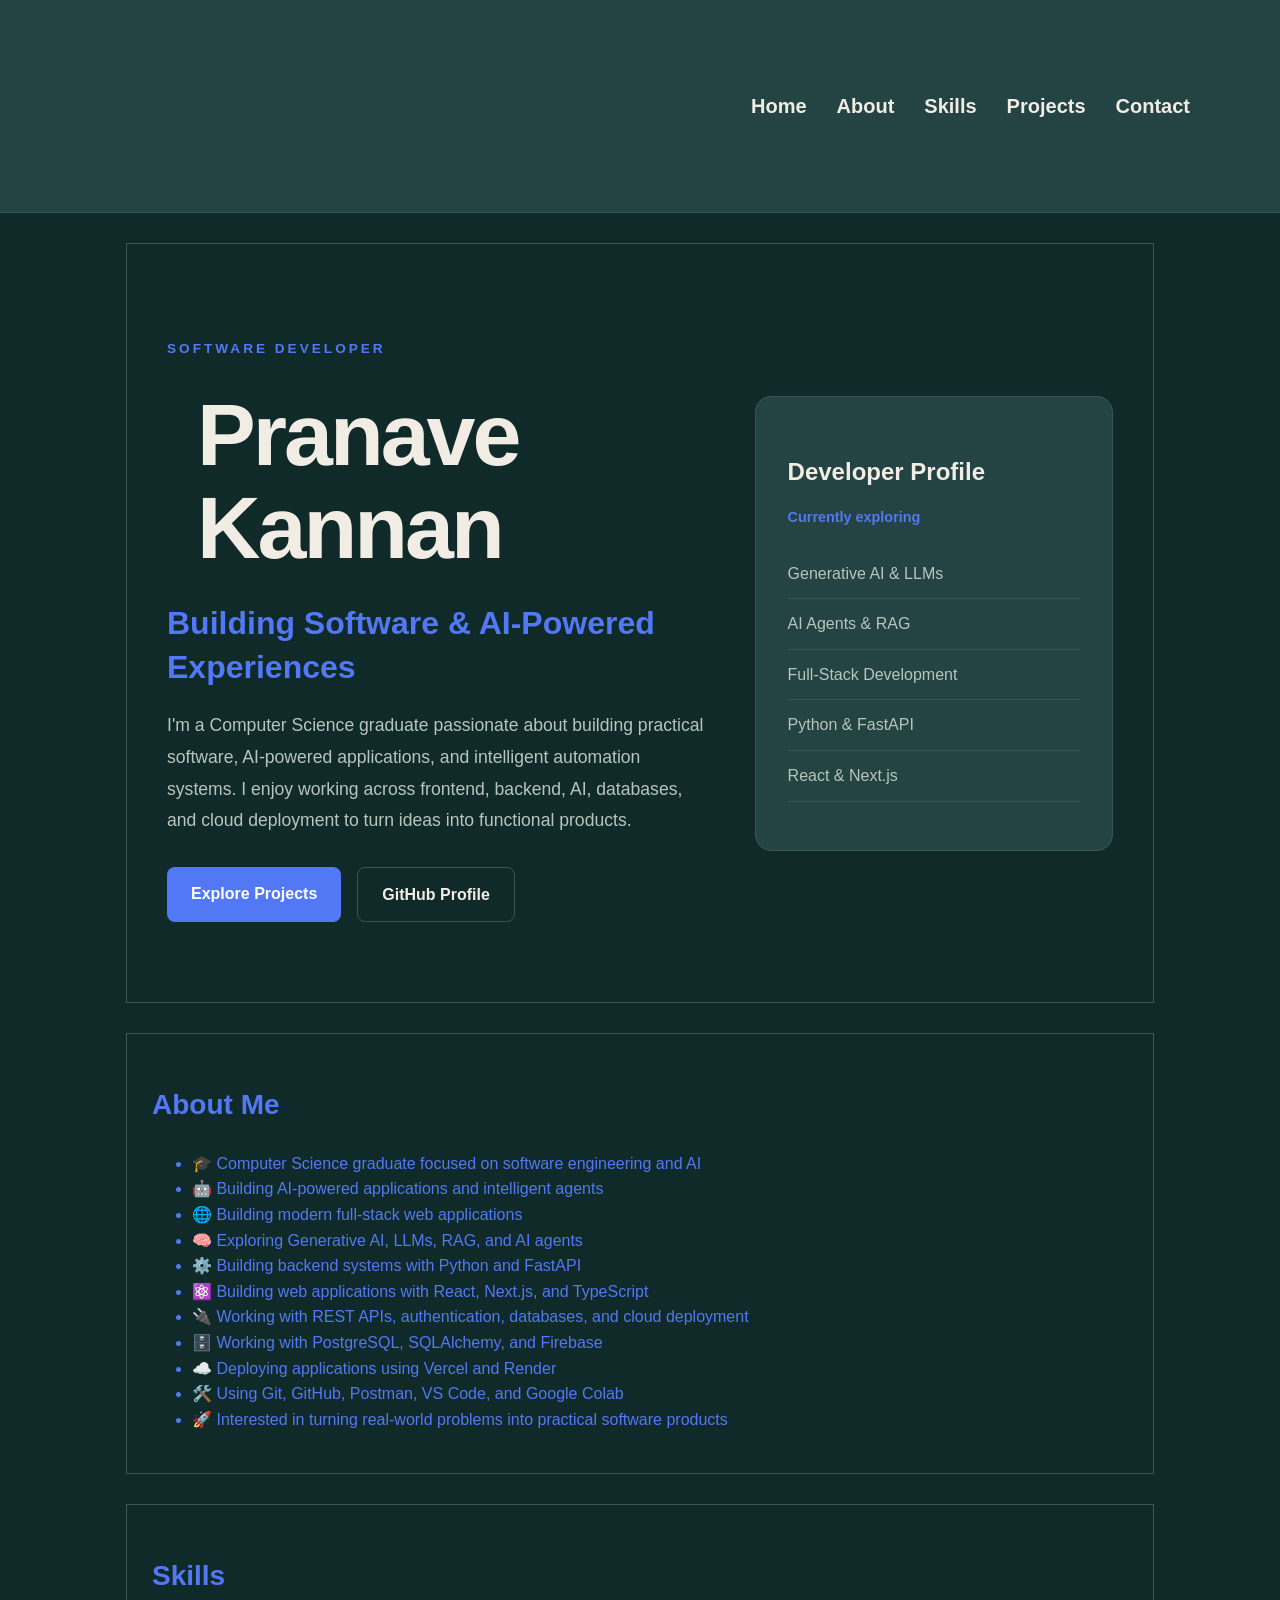
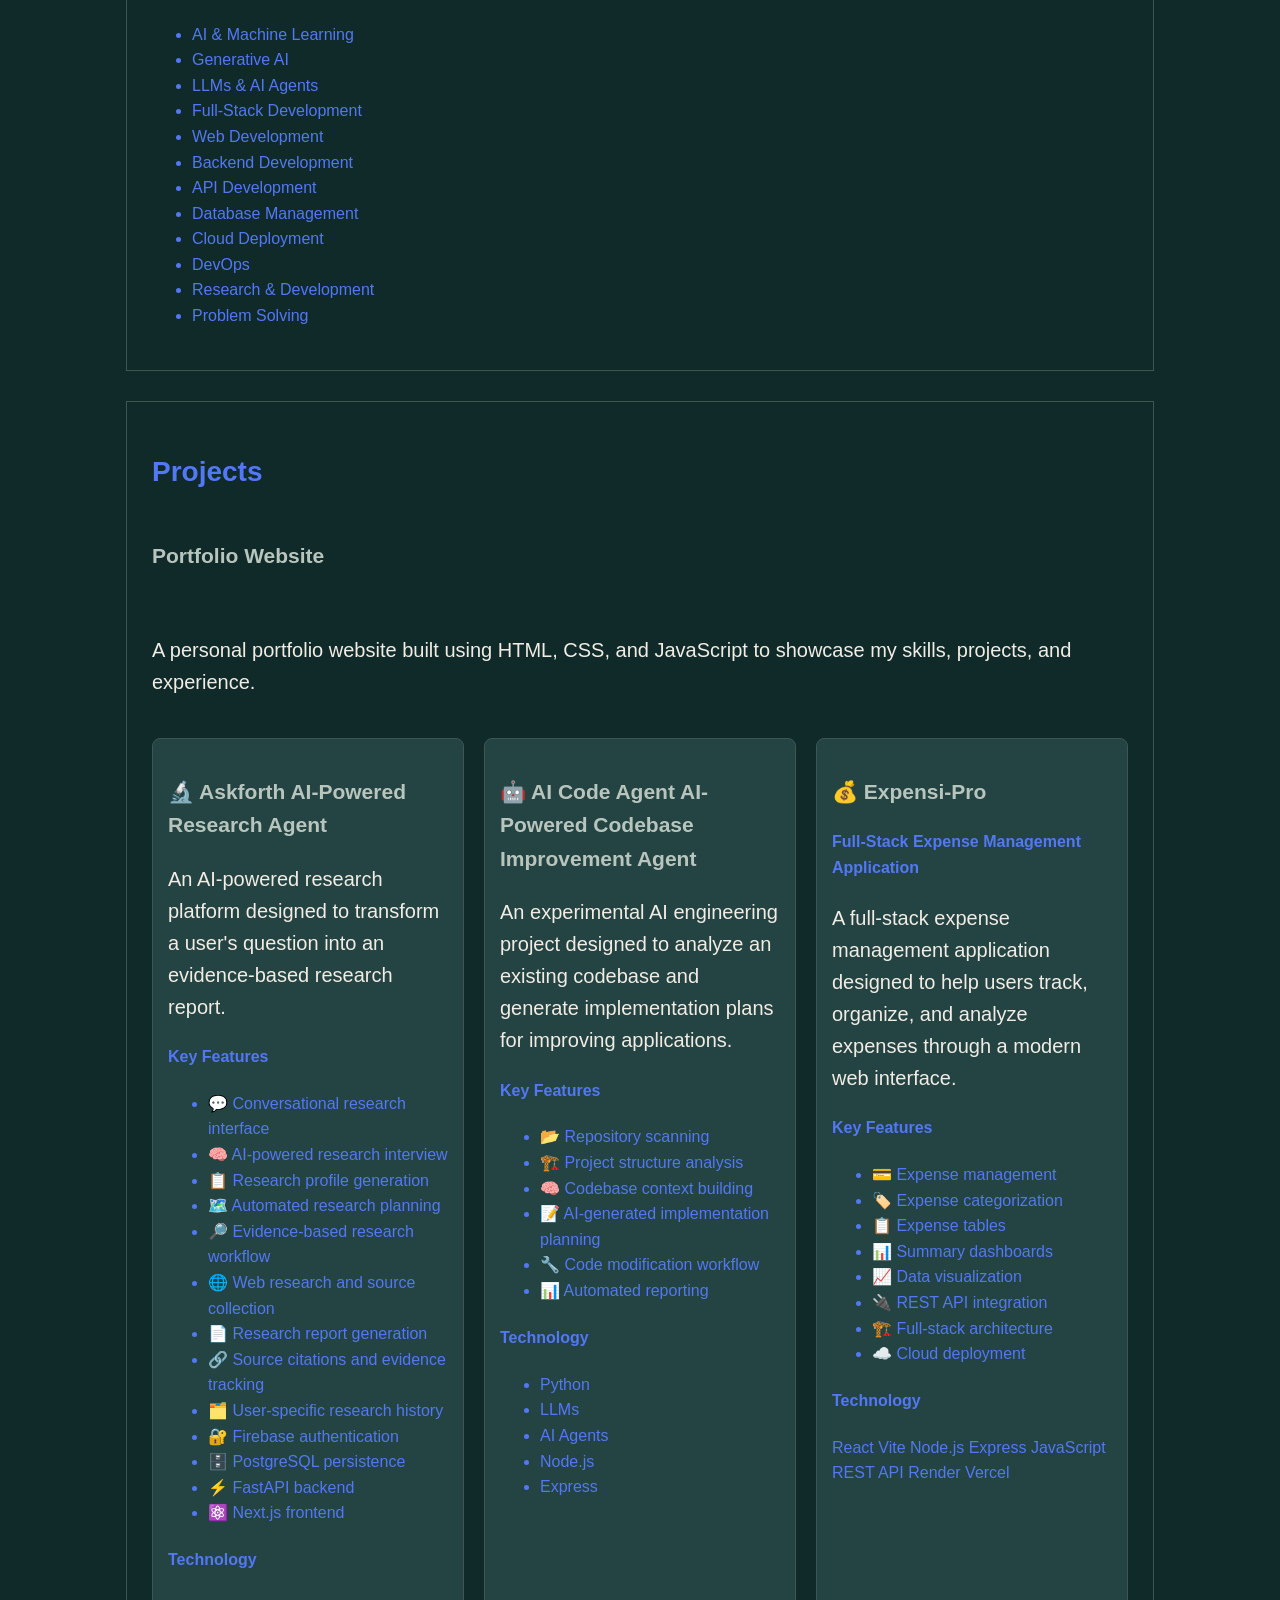
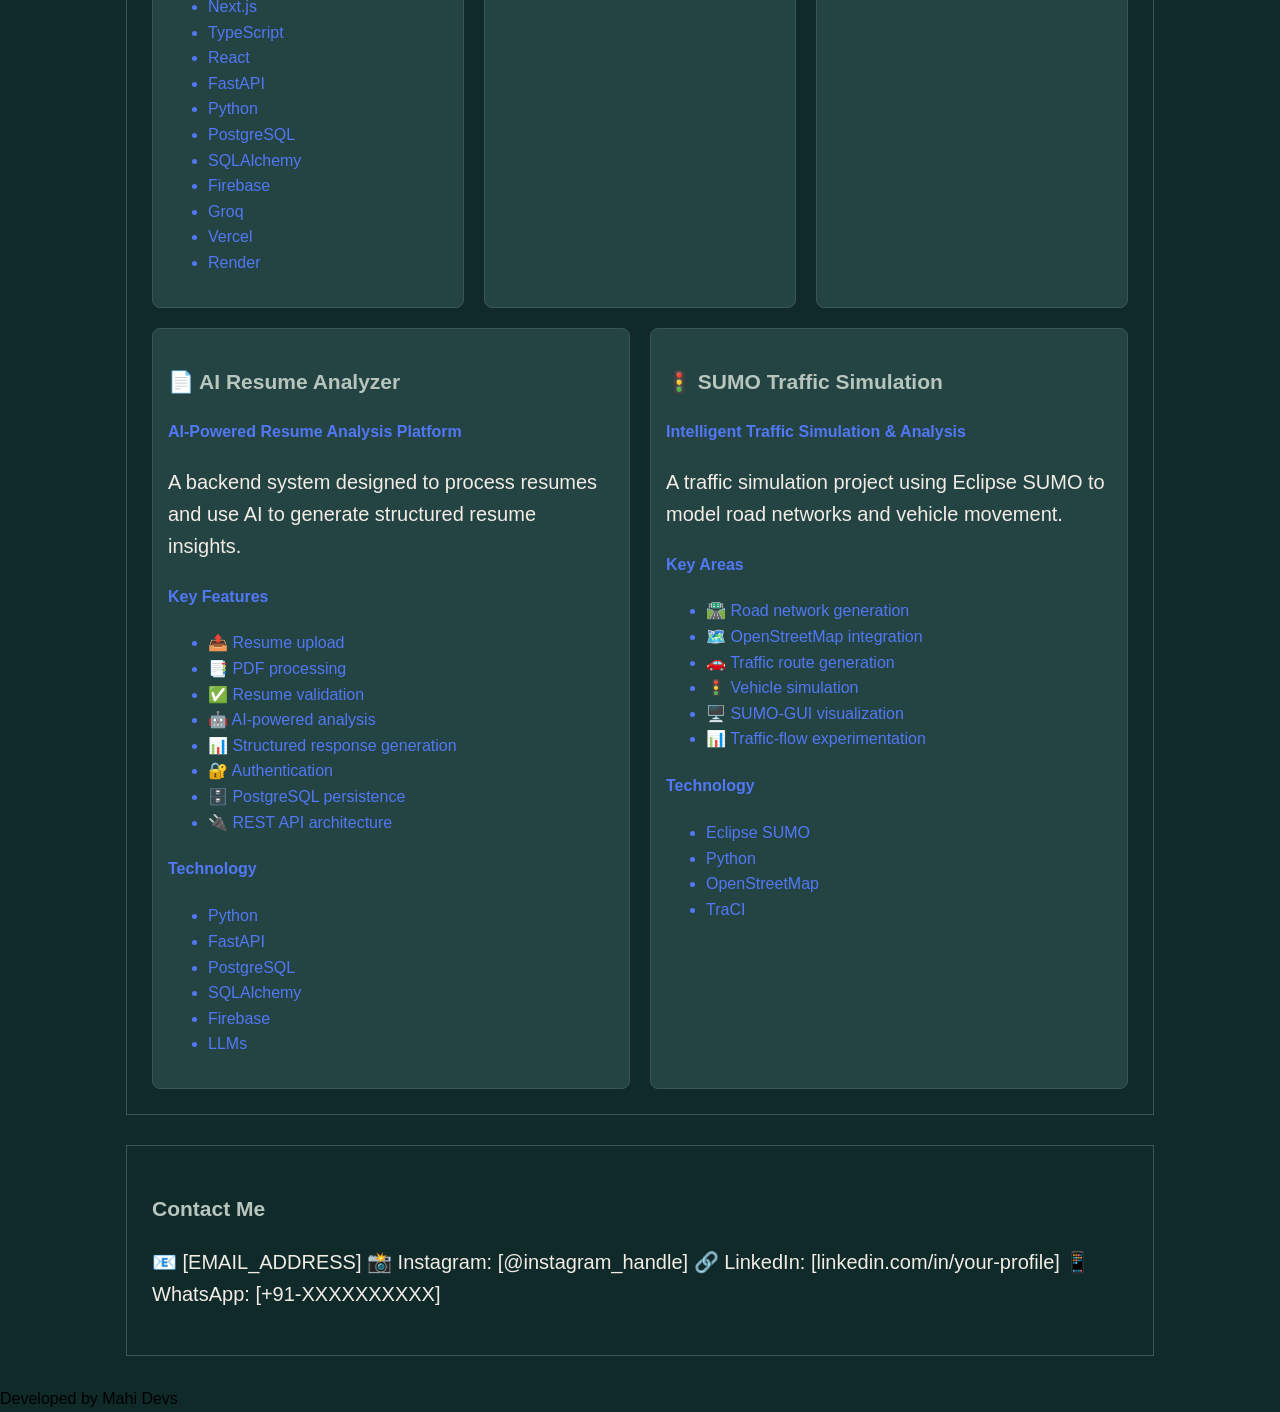
==== commit 8d4f03cb: "improved css" ====
--- a/index.html
+++ b/index.html
@@ -21,16 +21,48 @@
         </nav>
     </header>
     <main>
-        <section>
-            <h1>Pranave Kannan</h1>
-            <h2>Software Developer</h2>
-            <h3>Introduction</h3>
-            <p>I'm a Computer Science graduate passionate about building practical software, AI-powered applications,
-                and intelligent automation systems.<br>I enjoy working across frontend, backend, AI, databases, and
-                cloud deployment to turn ideas into functional products.<br>I'm particularly interested in Generative
-                AI, LLMs, AI agents, full-stack development, research systems, automation, and developer tools.</p>
-            <a href="https://github.com/pranavekannan1">My Github profile</a>
-        </section>
+        <section class="hero">
+    <div class="hero-content">
+
+        <p class="hero-label">SOFTWARE DEVELOPER</p>
+
+        <h1>Pranave Kannan</h1>
+
+        <h2>Building Software & AI-Powered Experiences</h2>
+
+        <p>
+            I'm a Computer Science graduate passionate about building
+            practical software, AI-powered applications, and intelligent
+            automation systems.
+            I enjoy working across frontend, backend, AI, databases,
+            and cloud deployment to turn ideas into functional products.
+        </p>
+
+        <div class="hero-buttons">
+            <a href="#projects">Explore Projects</a>
+
+            <a href="https://github.com/pranavekannan1"
+               target="_blank">GitHub Profile</a>
+        </div>
+
+    </div>
+
+    <div class="hero-panel">
+
+        <h3>Developer Profile</h3>
+
+        <p>Currently exploring</p>
+
+        <ul>
+            <li>Generative AI & LLMs</li>
+            <li>AI Agents & RAG</li>
+            <li>Full-Stack Development</li>
+            <li>Python & FastAPI</li>
+            <li>React & Next.js</li>
+        </ul>
+
+    </div>
+</section>
 
         <section>
             <h2>About Me</h2>
--- a/style.css
+++ b/style.css
@@ -1,30 +1,41 @@
+:root {
+    --background: #102A2A;
+    --surface: #244343;
+    --text: #F1EDE4;
+    --muted: #B8C5BD;
+    --accent: #5278F5;
+    --border: #3B5752;
+}
+    
 body {
-    background-color: yellow;
-    font-family: Arial, sans-serif;
+    background-color: var(--background);
+    font-family: 'Segoe UI', sans-serif;
     padding: 0;
     margin: 0;
+    line-height: 1.6;
 
 }
 
 h1 {
-    color: rgb(60, 0, 255);
+    color: var(--text);
     font-size: 40px;
     margin: 30px;
+    font-weight: 700;
 
 }
 
 header {
-    background-color: rgb(0, 228, 129);
+    background-color: var(--surface);
     padding: 20px;
-    border-bottom: 1px solid rgb(255, 255, 255);
+    border-bottom: 1px solid var(--border);
 }
 
 nav .navbar a:hover {
-    color: #ff0000;
+    color: var(--accent);
 }
 
 nav .navbar a {
-    color: #222;
+    color: var(--text);
     text-decoration: none;
     font-weight: bold;
     font-size: 20px;
@@ -44,17 +55,17 @@
 }
 
 h2 {
-    color: rgb(0, 161, 254);
-    font-size: 30px;
+    color: var(--accent);
+    font-size: 28px;
 }
 
 h3 {
-    color: rgb(1, 216, 244);
-    font-size: 25px;
+    color: var(--muted);
+    font-size: 21px;
 }
 
 p {
-    color: rgb(0, 255, 221);
+    color: var(--text);
     font-size: 20px;
     line-height: 1.6em;
 
@@ -63,8 +74,8 @@
 section {
     padding: 25px;
     margin: 30px;
-    border: 1px solid rgb(255, 255, 255);
-    color: #00ffc8;
+    border: 1px solid var(--border);
+    color: var(--accent)    ;
 }
 
 main {
@@ -73,7 +84,7 @@
 }
 
 article {
-    border: 1px solid rgb(0, 255, 229);
+    border: 1px solid var(--border);
     padding: 15px;
 
 }
@@ -90,14 +101,127 @@
 
 .project-container article{
     flex: 1 1 calc(33.333% - 20px);
-    border: 1px solid #4c3d3d;
+    border: 1px solid var(--border);      
     padding: 15px;
-    background-color:  #ff5555;
+    background-color: var(--surface);
     border-radius: 8px;
     transition: background-color 0.3s ease;
     
 }
 
-.project-container hover .project {
-    background-color: #ff5555;
-}
+.project-container:hover article {
+    background-color: white;
+}
+
+.hero {
+    display: grid;
+    grid-template-columns: 1.5fr 1fr;
+    gap: 50px;
+    align-items: center;
+    padding: 80px 40px;
+}
+
+.hero h1 {
+    font-size: clamp(3rem, 7vw, 5.5rem);
+    line-height: 1.05;
+    letter-spacing: -3px;
+    color: var(--text);
+    margin-bottom: 20px;
+}
+
+.hero h2 {
+    font-size: clamp(1.3rem, 2.5vw, 2rem);
+    color: var(--accent);
+    line-height: 1.4;
+    margin-bottom: 20px;
+}
+
+.hero-content > p:not(.hero-label) {
+    color: var(--muted);
+    font-size: 1.1rem;
+    line-height: 1.8;
+    max-width: 600px;
+}
+.hero-label {
+    color: var(--accent);
+    font-size: 0.85rem;
+    font-weight: 700;
+    letter-spacing: 3px;
+    text-transform: uppercase;
+    margin-bottom: 20px;
+}
+
+.hero-buttons {
+    display: flex;
+    gap: 16px;
+    margin-top: 30px;
+    flex-wrap: wrap;
+}
+
+.hero-buttons a {
+    display: inline-block;
+    padding: 14px 24px;
+    border-radius: 8px;
+    text-decoration: none;
+    font-weight: 600;
+    transition: 0.3s ease;
+}
+
+.hero-buttons a:first-child {
+    background-color: var(--accent);
+    color: white;
+}
+
+.hero-buttons a:last-child {
+    border: 1px solid var(--border);
+    color: var(--text);
+}
+
+.hero-buttons a:hover {
+    transform: translateY(-4px);
+}
+
+.hero-panel {
+    background-color: var(--surface);
+    border: 1px solid var(--border);
+    border-radius: 16px;
+    padding: 32px;
+}
+
+.hero-panel h3 {
+    color: var(--text);
+    font-size: 1.5rem;
+    margin-bottom: 12px;
+}
+
+.hero-panel p {
+    color: var(--accent);
+    font-size: 0.9rem;
+    font-weight: 600;
+}
+
+.hero-panel ul {
+    list-style: none;
+    padding: 0;
+    margin-top: 20px;
+}
+
+.hero-panel li {
+    color: var(--muted);
+    padding: 12px 0;
+    border-bottom: 1px solid var(--border);
+}
+
+@media (max-width: 768px) {
+
+    .hero {
+        grid-template-columns: 1fr;
+        gap: 35px;
+        padding: 50px 20px;
+    }
+
+    .hero h1 {
+        letter-spacing: -1.5px;
+    }
+
+}
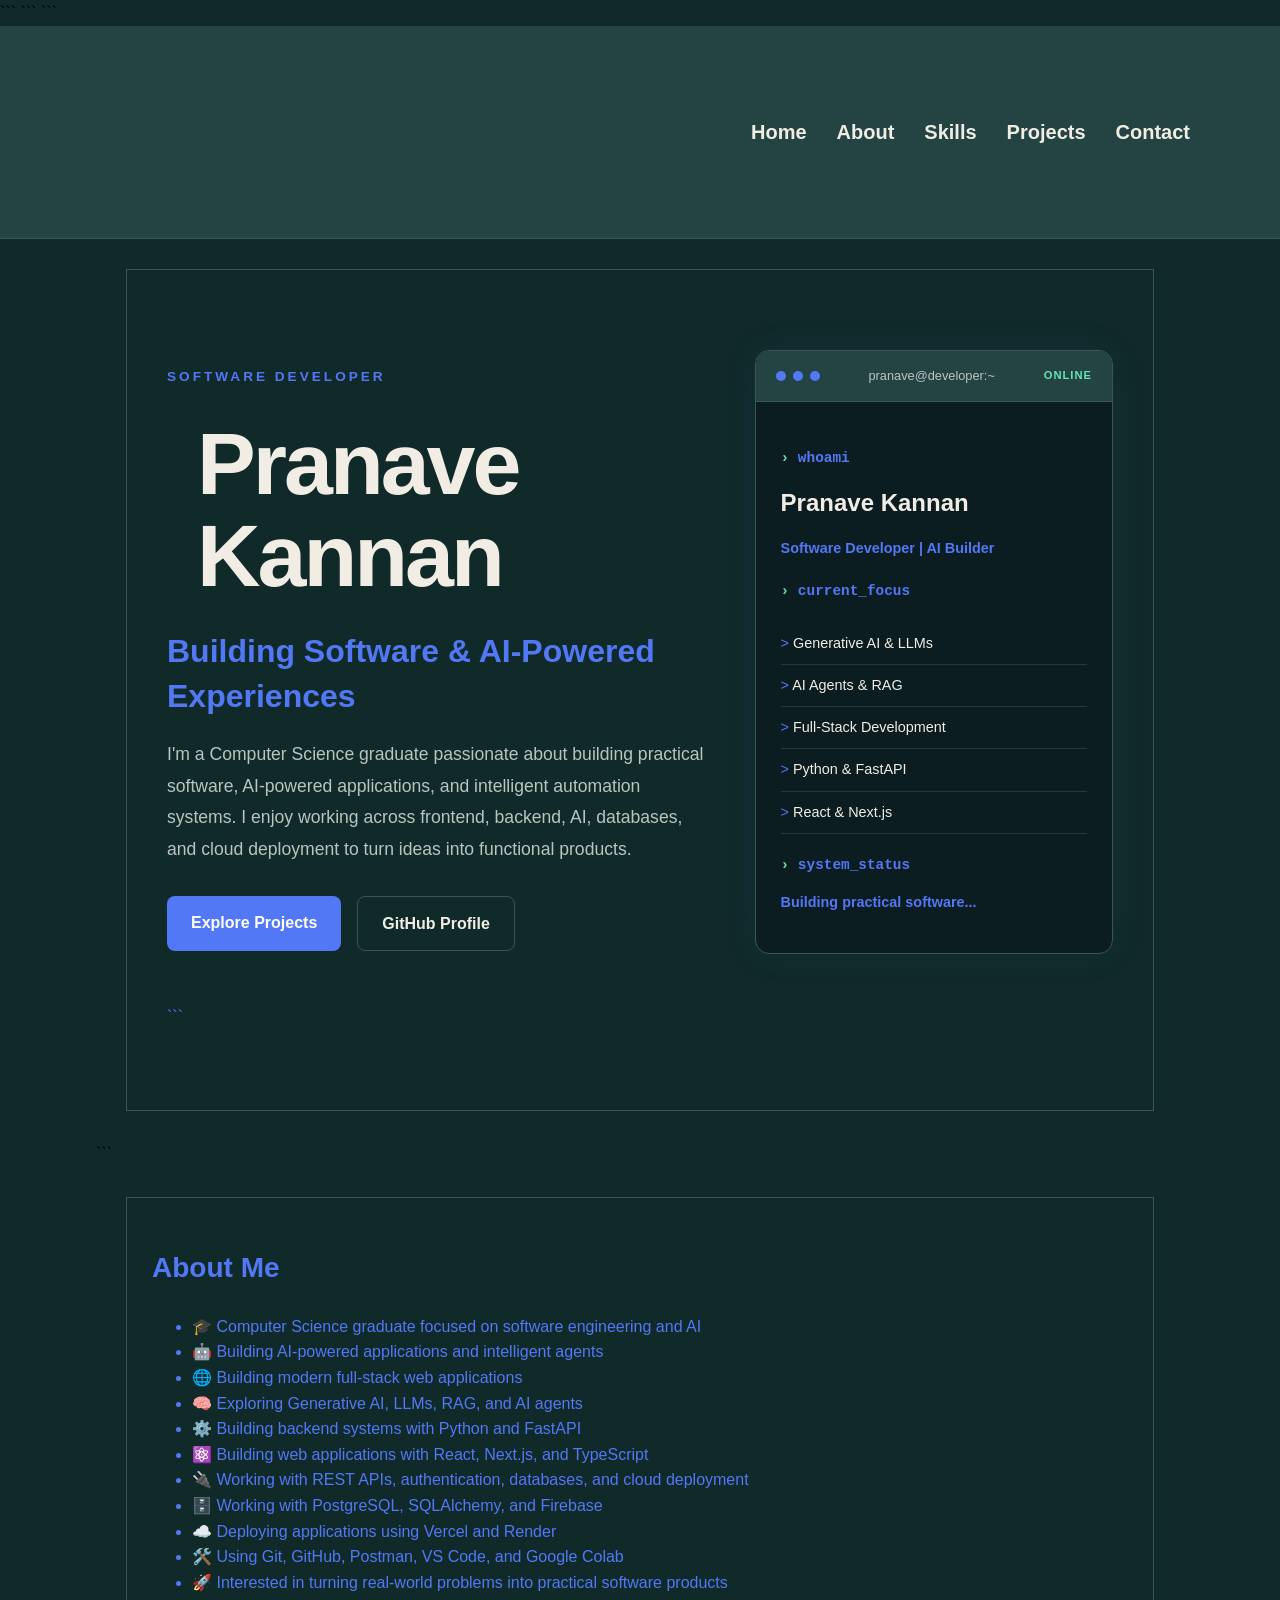
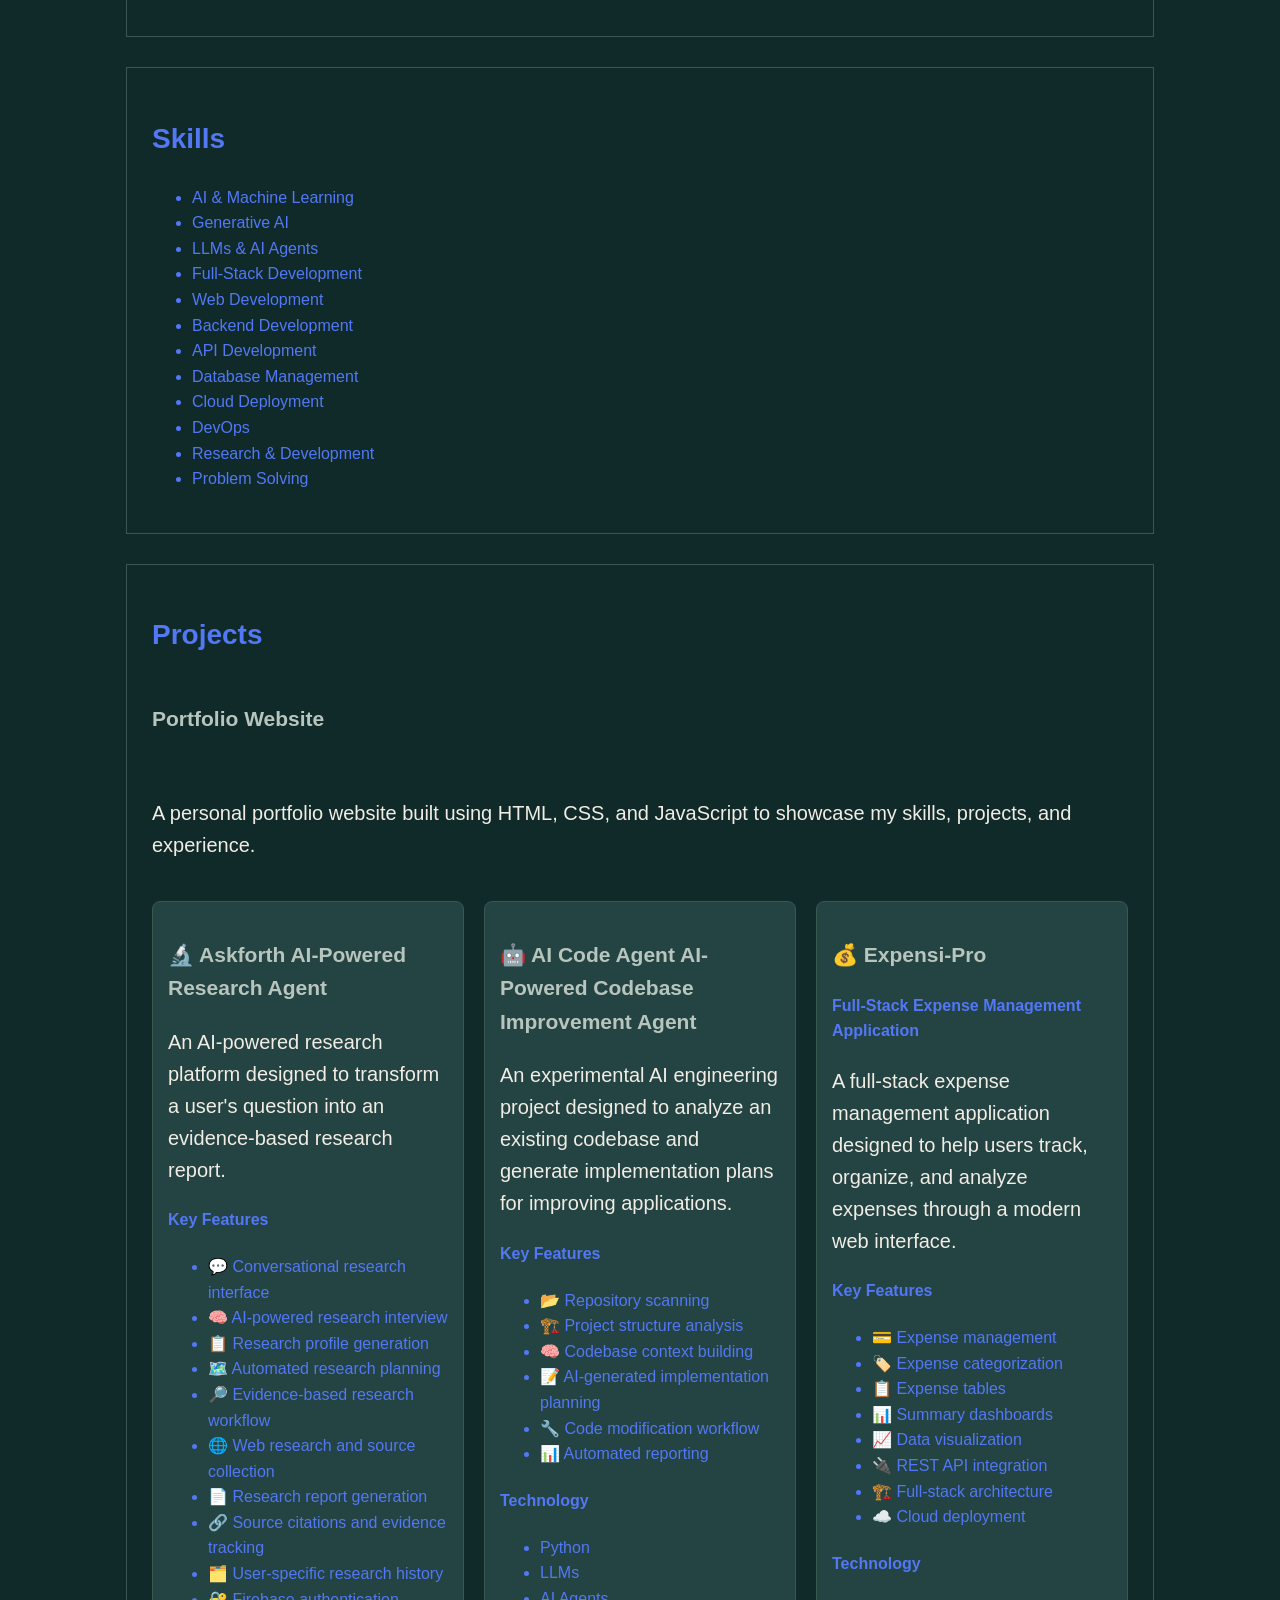
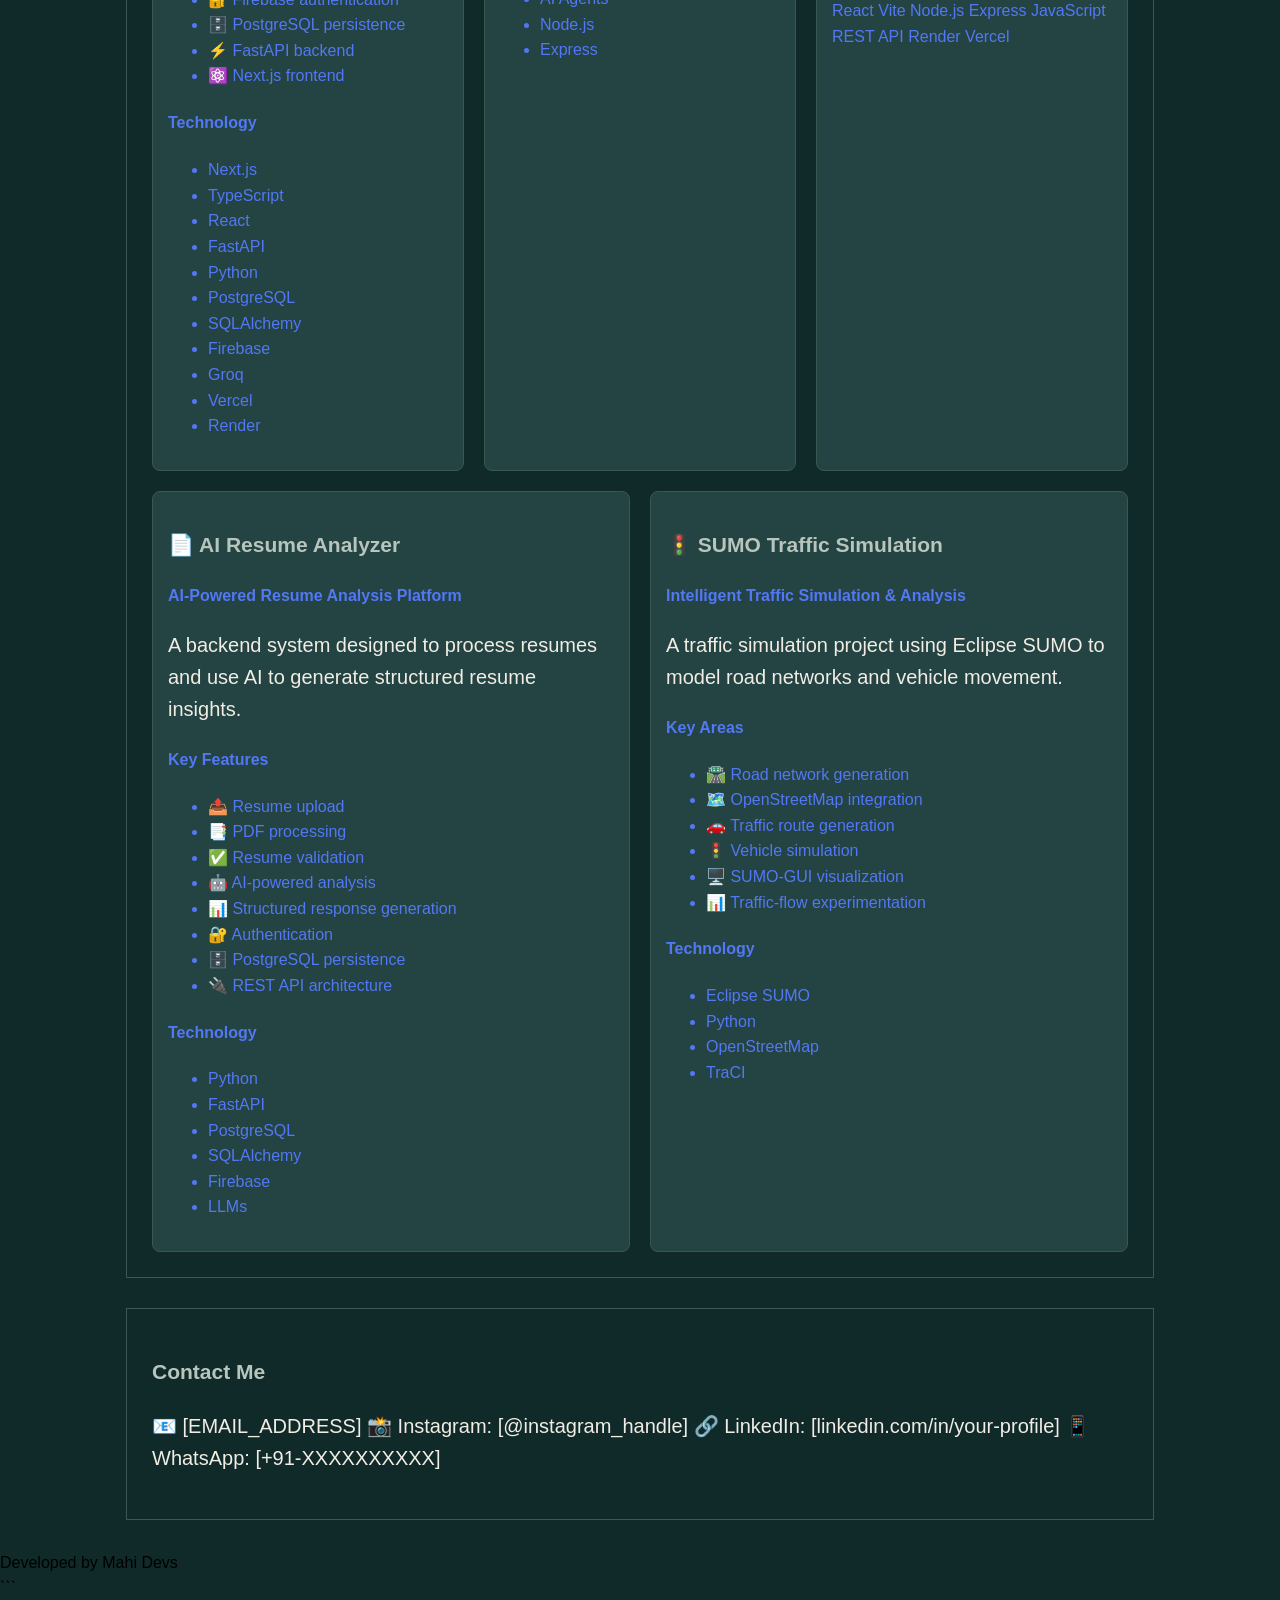
==== commit 5eb39811: "improved css 1" ====
--- a/index.html
+++ b/index.html
@@ -2,56 +2,83 @@
 <html>
 
 <head>
-    <meta charset="UTF-8">
-    <meta name="viewport" content="width=device-width, initial-scale=1.0">
-    <link rel="stylesheet" href="./style.css">
-    <title>Portfolio</title>
+```
+<meta charset="UTF-8">
+<meta name="viewport" content="width=device-width, initial-scale=1.0">
+<link rel="stylesheet" href="./style.css">
+<title>Portfolio</title>
+```
 </head>
 
 <body>
-    <header>
-        <nav>
-            <ul class="navbar">
-                <li><a href="#">Home</a></li>
-                <li><a href="#">About</a></li>
-                <li><a href="#">Skills</a></li>
-                <li><a href="#">Projects</a></li>
-                <li><a href="#">Contact</a></li>
-            </ol>
-        </nav>
-    </header>
-    <main>
-        <section class="hero">
-    <div class="hero-content">
-
-        <p class="hero-label">SOFTWARE DEVELOPER</p>
-
-        <h1>Pranave Kannan</h1>
-
-        <h2>Building Software & AI-Powered Experiences</h2>
-
-        <p>
-            I'm a Computer Science graduate passionate about building
-            practical software, AI-powered applications, and intelligent
-            automation systems.
-            I enjoy working across frontend, backend, AI, databases,
-            and cloud deployment to turn ideas into functional products.
-        </p>
-
-        <div class="hero-buttons">
-            <a href="#projects">Explore Projects</a>
-
-            <a href="https://github.com/pranavekannan1"
-               target="_blank">GitHub Profile</a>
+```
+<header>
+    <nav>
+        <ul class="navbar">
+            <li><a href="#home">Home</a></li>
+            <li><a href="#about">About</a></li>
+            <li><a href="#skills">Skills</a></li>
+            <li><a href="#projects">Projects</a></li>
+            <li><a href="#contact">Contact</a></li>
+        </ul>
+    </nav>
+</header>
+<main>
+    <section class="hero" id="home">
+<div class="hero-content">
+
+    <p class="hero-label">SOFTWARE DEVELOPER</p>
+
+    <h1>Pranave Kannan</h1>
+
+    <h2>Building Software & AI-Powered Experiences</h2>
+
+    <p>
+        I'm a Computer Science graduate passionate about building
+        practical software, AI-powered applications, and intelligent
+        automation systems.
+        I enjoy working across frontend, backend, AI, databases,
+        and cloud deployment to turn ideas into functional products.
+    </p>
+
+    <div class="hero-buttons">
+        <a href="#projects">Explore Projects</a>
+
+        <a href="https://github.com/pranavekannan1"
+           target="_blank" rel="noopener noreferrer">GitHub Profile</a>
+    </div>
+
+</div>
+
+<div class="hero-panel">
+
+    <div class="terminal-header">
+        <div class="terminal-dots">
+            <span></span>
+            <span></span>
+            <span></span>
         </div>
 
+        <span class="terminal-title">pranave@developer:~</span>
+
+        <span class="terminal-status">ONLINE</span>
     </div>
 
-    <div class="hero-panel">
-
-        <h3>Developer Profile</h3>
-
-        <p>Currently exploring</p>
+    <div class="terminal-body">
+
+        <p class="terminal-command">
+            <span>›</span> whoami
+        </p>
+
+        <h3>Pranave Kannan</h3>
+
+        <p class="terminal-role">
+            Software Developer | AI Builder
+        </p>
+
+        <p class="terminal-command">
+            <span>›</span> current_focus
+        </p>
 
         <ul>
             <li>Generative AI & LLMs</li>
@@ -61,200 +88,213 @@
             <li>React & Next.js</li>
         </ul>
 
+        <p class="terminal-command">
+            <span>›</span> system_status
+        </p>
+
+        <p class="terminal-role">
+            Building practical software...
+        </p>
+
     </div>
+
+</div>
+```
 </section>
 
-        <section>
-            <h2>About Me</h2>
-            <ul>
-                <li>🎓 Computer Science graduate focused on software engineering and AI</li>
-                <li>🤖 Building AI-powered applications and intelligent agents</li>
-                <li>🌐 Building modern full-stack web applications</li>
-                <li>🧠 Exploring Generative AI, LLMs, RAG, and AI agents</li>
-                <li>⚙️ Building backend systems with Python and FastAPI</li>
-                <li>⚛️ Building web applications with React, Next.js, and TypeScript</li>
-                <li>🔌 Working with REST APIs, authentication, databases, and cloud deployment</li>
-                <li>🗄️ Working with PostgreSQL, SQLAlchemy, and Firebase</li>
-                <li>☁️ Deploying applications using Vercel and Render</li>
-                <li>🛠️ Using Git, GitHub, Postman, VS Code, and Google Colab</li>
-                <li>🚀 Interested in turning real-world problems into practical software products</li>
-            </ul>
-        </section>
-
-        <section>
-            <h2>Skills</h2>
-            <ul>
-                <li>AI & Machine Learning</li>
-                <li>Generative AI</li>
-                <li>LLMs & AI Agents</li>
-                <li>Full-Stack Development</li>
-                <li>Web Development</li>
-                <li>Backend Development</li>
-                <li>API Development</li>
-                <li>Database Management</li>
-                <li>Cloud Deployment</li>
-                <li>DevOps</li>
-                <li>Research & Development</li>
-                <li>Problem Solving</li>
-            </ul>
-        </section>
-        <section>
-            <h2>Projects</h2>
-            <div class="project-container">
-                <h3>Portfolio Website</h3>
-                <p>A personal portfolio website built using HTML, CSS, and JavaScript to showcase my skills,
-                    projects, and experience.</p>
-            <article>
-                <h3>🔬 Askforth AI-Powered Research Agent </h3>
-                <p>An AI-powered research platform designed to transform a user's question into an evidence-based
-                    research
-                    report.</p>
-
-                <h4>Key Features</h4>
-                <ul>
-                    <li>💬 Conversational research interface</li>
-                    <li>🧠 AI-powered research interview</li>
-                    <li>📋 Research profile generation</li>
-                    <li>🗺️ Automated research planning</li>
-                    <li>🔎 Evidence-based research workflow</li>
-                    <li>🌐 Web research and source collection</li>
-                    <li>📄 Research report generation</li>
-                    <li>🔗 Source citations and evidence tracking</li>
-                    <li>🗂️ User-specific research history</li>
-                    <li>🔐 Firebase authentication</li>
-                    <li>🗄️ PostgreSQL persistence</li>
-                    <li>⚡ FastAPI backend</li>
-                    <li>⚛️ Next.js frontend</li>
-                </ul>
-                <h4>Technology</h4>
-                <ul>
-                    <li>Next.js</li>
-                    <li>TypeScript</li>
-                    <li>React</li>
-                    <li>FastAPI</li>
-                    <li>Python</li>
-                    <li>PostgreSQL</li>
-                    <li>SQLAlchemy</li>
-                    <li>Firebase</li>
-                    <li>Groq</li>
-                    <li>Vercel</li>
-                    <li>Render</li>
-                </ul>
-            </article>
-
-            <article>
-                <h3>🤖 AI Code Agent AI-Powered Codebase Improvement Agent</h3>
-                <p>An experimental AI engineering project designed to analyze an existing codebase and generate
-                    implementation plans for improving applications.</p>
-
-                <h4>Key Features</h4>
-                <ul>
-
-                    <li>📂 Repository scanning</li>
-                    <li>🏗️ Project structure analysis</li>
-                    <li>🧠 Codebase context building</li>
-                    <li>📝 AI-generated implementation planning</li>
-                    <li>🔧 Code modification workflow</li>
-                    <li>📊 Automated reporting</li>
-                </ul>
-                <h4>Technology</h4>
-                <ul>
-                    <li>Python</li>
-                    <li>LLMs</li>
-                    <li>AI Agents</li>
-                    <li>Node.js</li>
-                    <li>Express</li>
-                </ul>
-            </article>
-
-            <article>
-                <h3>💰 Expensi-Pro</h3>
-                <h4>Full-Stack Expense Management Application</h4>
-                <p>A full-stack expense management application designed to help users track, organize, and analyze
-                    expenses
-                    through a modern web interface.</p>
-
-                <h4>Key Features</h4>
-                <ul>
-                    <li>💳 Expense management</li>
-                    <li>🏷️ Expense categorization</li>
-                    <li>📋 Expense tables</li>
-                    <li>📊 Summary dashboards</li>
-                    <li>📈 Data visualization</li>
-                    <li>🔌 REST API integration</li>
-                    <li>🏗️ Full-stack architecture</li>
-                    <li>☁️ Cloud deployment</li>
-                </ul>
-                <h4>Technology</h4>
-                React Vite Node.js Express JavaScript REST API Render Vercel <br>
-            </article>
-
-            <article>
-                <h3>📄 AI Resume Analyzer</h3>
-                <h4>AI-Powered Resume Analysis Platform</h4>
-                <p>A backend system designed to process resumes and use AI to generate structured resume
-                    insights.</p>
-
-                <h4>Key Features</h4>
-                <ul>
-                    <li>📤 Resume upload</li>
-                    <li>📑 PDF processing</li>
-                    <li>✅ Resume validation</li>
-                    <li>🤖 AI-powered analysis</li>
-                    <li>📊 Structured response generation</li>
-                    <li>🔐 Authentication</li>
-                    <li>🗄️ PostgreSQL persistence</li>
-                    <li>🔌 REST API architecture</li>
-                </ul>
-                <h4>Technology</h4>
-                <ul>
-                    <li>Python</li>
-                    <li>FastAPI</li>
-                    <li>PostgreSQL</li>
-                    <li>SQLAlchemy</li>
-                    <li>Firebase</li>
-                    <li>LLMs</li>
-                </ul>
-            </article>
-
-            <article>
-                <h3>🚦 SUMO Traffic Simulation</h3>
-                <h4>Intelligent Traffic Simulation & Analysis</h4>
-                <p>A traffic simulation project using Eclipse SUMO to model road networks and vehicle
-                    movement.</p>
-
-                <h4>Key Areas</h4>
-                <ul>
-                    <li>🛣️ Road network generation</li>
-                    <li>🗺️ OpenStreetMap integration</li>
-                    <li>🚗 Traffic route generation</li>
-                    <li>🚦 Vehicle simulation</li>
-                    <li>🖥️ SUMO-GUI visualization</li>
-                    <li>📊 Traffic-flow experimentation</li>
-                </ul>
-                <h4>Technology</h4>
-                <ul>
-                    <li>Eclipse SUMO</li>
-                    <li>Python</li>
-                    <li>OpenStreetMap</li>
-                    <li>TraCI</li>
-                </ul>
-            </article>
-            </div>
-        </section>
-
-        <section>
-            <h3>Contact Me</h3>
-            <p>📧 [EMAIL_ADDRESS]
-                📸 Instagram: [@instagram_handle]
-                🔗 LinkedIn: [linkedin.com/in/your-profile]
-                📱 WhatsApp: [+91-XXXXXXXXXX]</p>
-        </section>
-
-    </main>
-    <footer>
-        Developed by Mahi Devs
-    </footer>
+```
+    <section id="about">
+        <h2>About Me</h2>
+        <ul>
+            <li>🎓 Computer Science graduate focused on software engineering and AI</li>
+            <li>🤖 Building AI-powered applications and intelligent agents</li>
+            <li>🌐 Building modern full-stack web applications</li>
+            <li>🧠 Exploring Generative AI, LLMs, RAG, and AI agents</li>
+            <li>⚙️ Building backend systems with Python and FastAPI</li>
+            <li>⚛️ Building web applications with React, Next.js, and TypeScript</li>
+            <li>🔌 Working with REST APIs, authentication, databases, and cloud deployment</li>
+            <li>🗄️ Working with PostgreSQL, SQLAlchemy, and Firebase</li>
+            <li>☁️ Deploying applications using Vercel and Render</li>
+            <li>🛠️ Using Git, GitHub, Postman, VS Code, and Google Colab</li>
+            <li>🚀 Interested in turning real-world problems into practical software products</li>
+        </ul>
+    </section>
+
+    <section id="skills">
+        <h2>Skills</h2>
+        <ul>
+            <li>AI & Machine Learning</li>
+            <li>Generative AI</li>
+            <li>LLMs & AI Agents</li>
+            <li>Full-Stack Development</li>
+            <li>Web Development</li>
+            <li>Backend Development</li>
+            <li>API Development</li>
+            <li>Database Management</li>
+            <li>Cloud Deployment</li>
+            <li>DevOps</li>
+            <li>Research & Development</li>
+            <li>Problem Solving</li>
+        </ul>
+    </section>
+    <section id="projects">
+        <h2>Projects</h2>
+        <div class="project-container">
+            <h3>Portfolio Website</h3>
+            <p>A personal portfolio website built using HTML, CSS, and JavaScript to showcase my skills,
+                projects, and experience.</p>
+        <article>
+            <h3>🔬 Askforth AI-Powered Research Agent </h3>
+            <p>An AI-powered research platform designed to transform a user's question into an evidence-based
+                research
+                report.</p>
+
+            <h4>Key Features</h4>
+            <ul>
+                <li>💬 Conversational research interface</li>
+                <li>🧠 AI-powered research interview</li>
+                <li>📋 Research profile generation</li>
+                <li>🗺️ Automated research planning</li>
+                <li>🔎 Evidence-based research workflow</li>
+                <li>🌐 Web research and source collection</li>
+                <li>📄 Research report generation</li>
+                <li>🔗 Source citations and evidence tracking</li>
+                <li>🗂️ User-specific research history</li>
+                <li>🔐 Firebase authentication</li>
+                <li>🗄️ PostgreSQL persistence</li>
+                <li>⚡ FastAPI backend</li>
+                <li>⚛️ Next.js frontend</li>
+            </ul>
+            <h4>Technology</h4>
+            <ul>
+                <li>Next.js</li>
+                <li>TypeScript</li>
+                <li>React</li>
+                <li>FastAPI</li>
+                <li>Python</li>
+                <li>PostgreSQL</li>
+                <li>SQLAlchemy</li>
+                <li>Firebase</li>
+                <li>Groq</li>
+                <li>Vercel</li>
+                <li>Render</li>
+            </ul>
+        </article>
+
+        <article>
+            <h3>🤖 AI Code Agent AI-Powered Codebase Improvement Agent</h3>
+            <p>An experimental AI engineering project designed to analyze an existing codebase and generate
+                implementation plans for improving applications.</p>
+
+            <h4>Key Features</h4>
+            <ul>
+
+                <li>📂 Repository scanning</li>
+                <li>🏗️ Project structure analysis</li>
+                <li>🧠 Codebase context building</li>
+                <li>📝 AI-generated implementation planning</li>
+                <li>🔧 Code modification workflow</li>
+                <li>📊 Automated reporting</li>
+            </ul>
+            <h4>Technology</h4>
+            <ul>
+                <li>Python</li>
+                <li>LLMs</li>
+                <li>AI Agents</li>
+                <li>Node.js</li>
+                <li>Express</li>
+            </ul>
+        </article>
+
+        <article>
+            <h3>💰 Expensi-Pro</h3>
+            <h4>Full-Stack Expense Management Application</h4>
+            <p>A full-stack expense management application designed to help users track, organize, and analyze
+                expenses
+                through a modern web interface.</p>
+
+            <h4>Key Features</h4>
+            <ul>
+                <li>💳 Expense management</li>
+                <li>🏷️ Expense categorization</li>
+                <li>📋 Expense tables</li>
+                <li>📊 Summary dashboards</li>
+                <li>📈 Data visualization</li>
+                <li>🔌 REST API integration</li>
+                <li>🏗️ Full-stack architecture</li>
+                <li>☁️ Cloud deployment</li>
+            </ul>
+            <h4>Technology</h4>
+            React Vite Node.js Express JavaScript REST API Render Vercel <br>
+        </article>
+
+        <article>
+            <h3>📄 AI Resume Analyzer</h3>
+            <h4>AI-Powered Resume Analysis Platform</h4>
+            <p>A backend system designed to process resumes and use AI to generate structured resume
+                insights.</p>
+
+            <h4>Key Features</h4>
+            <ul>
+                <li>📤 Resume upload</li>
+                <li>📑 PDF processing</li>
+                <li>✅ Resume validation</li>
+                <li>🤖 AI-powered analysis</li>
+                <li>📊 Structured response generation</li>
+                <li>🔐 Authentication</li>
+                <li>🗄️ PostgreSQL persistence</li>
+                <li>🔌 REST API architecture</li>
+            </ul>
+            <h4>Technology</h4>
+            <ul>
+                <li>Python</li>
+                <li>FastAPI</li>
+                <li>PostgreSQL</li>
+                <li>SQLAlchemy</li>
+                <li>Firebase</li>
+                <li>LLMs</li>
+            </ul>
+        </article>
+
+        <article>
+            <h3>🚦 SUMO Traffic Simulation</h3>
+            <h4>Intelligent Traffic Simulation & Analysis</h4>
+            <p>A traffic simulation project using Eclipse SUMO to model road networks and vehicle
+                movement.</p>
+
+            <h4>Key Areas</h4>
+            <ul>
+                <li>🛣️ Road network generation</li>
+                <li>🗺️ OpenStreetMap integration</li>
+                <li>🚗 Traffic route generation</li>
+                <li>🚦 Vehicle simulation</li>
+                <li>🖥️ SUMO-GUI visualization</li>
+                <li>📊 Traffic-flow experimentation</li>
+            </ul>
+            <h4>Technology</h4>
+            <ul>
+                <li>Eclipse SUMO</li>
+                <li>Python</li>
+                <li>OpenStreetMap</li>
+                <li>TraCI</li>
+            </ul>
+        </article>
+        </div>
+    </section>
+
+    <section id="contact">
+        <h3>Contact Me</h3>
+        <p>📧 [EMAIL_ADDRESS]
+            📸 Instagram: [@instagram_handle]
+            🔗 LinkedIn: [linkedin.com/in/your-profile]
+            📱 WhatsApp: [+91-XXXXXXXXXX]</p>
+    </section>
+
+</main>
+<footer>
+    Developed by Mahi Devs
+</footer>
+```
 </body>
 
 </html>
--- a/style.css
+++ b/style.css
@@ -181,13 +181,6 @@
     transform: translateY(-4px);
 }
 
-.hero-panel {
-    background-color: var(--surface);
-    border: 1px solid var(--border);
-    border-radius: 16px;
-    padding: 32px;
-}
-
 .hero-panel h3 {
     color: var(--text);
     font-size: 1.5rem;
@@ -223,5 +216,110 @@
     .hero h1 {
         letter-spacing: -1.5px;
     }
-
-}+nav {
+    display: block;
+    width: 100%;
+}
+
+nav .navbar {
+    display: flex;
+    flex-direction: row;
+    flex-wrap: wrap;
+    justify-content: center;
+    gap: 12px;
+    margin: 10px;
+    padding: 10px;
+}
+
+nav .navbar a {
+    display: inline-block;
+    color: var(--text);
+    font-size: 15px;
+}
+}
+
+.hero-panel {
+    background: #0B1D20;
+    border: 1px solid var(--border);
+    border-radius: 14px;
+    overflow: hidden;
+    padding: 0;
+    box-shadow: 0 0 35px rgba(82, 120, 245, 0.08);
+}
+
+.terminal-header {
+    display: flex;
+    align-items: center;
+    justify-content: space-between;
+    padding: 15px 20px;
+    background: var(--surface);
+    border-bottom: 1px solid var(--border);
+}
+
+.terminal-dots {
+    display: flex;
+    gap: 7px;
+}
+
+.terminal-dots span {
+    width: 10px;
+    height: 10px;
+    border-radius: 50%;
+    background: var(--accent);
+}
+
+.terminal-title {
+    color: var(--muted);
+    font-size: 0.8rem;
+}
+
+.terminal-status {
+    color: #66E3B4;
+    font-size: 0.7rem;
+    font-weight: bold;
+    letter-spacing: 1px;
+}
+
+.terminal-body {
+    padding: 25px;
+}
+
+.terminal-body h3 {
+    color: var(--text);
+    font-size: 1.5rem;
+    margin: 10px 0;
+}
+
+.terminal-command {
+    color: var(--accent);
+    font-family: Consolas, monospace;
+    font-size: 0.9rem;
+    margin-top: 20px;
+}
+
+.terminal-command span {
+    color: #66E3B4;
+    font-weight: bold;
+}
+
+.terminal-role {
+    color: var(--muted);
+    font-size: 0.9rem;
+}
+
+.terminal-body ul {
+    list-style: none;
+    padding: 0;
+}
+
+.terminal-body li {
+    color: var(--text);
+    padding: 9px 0;
+    border-bottom: 1px solid rgba(59, 87, 82, 0.5);
+    font-size: 0.9rem;
+}
+
+.terminal-body li::before {
+    content: "> ";
+    color: var(--accent);
+}
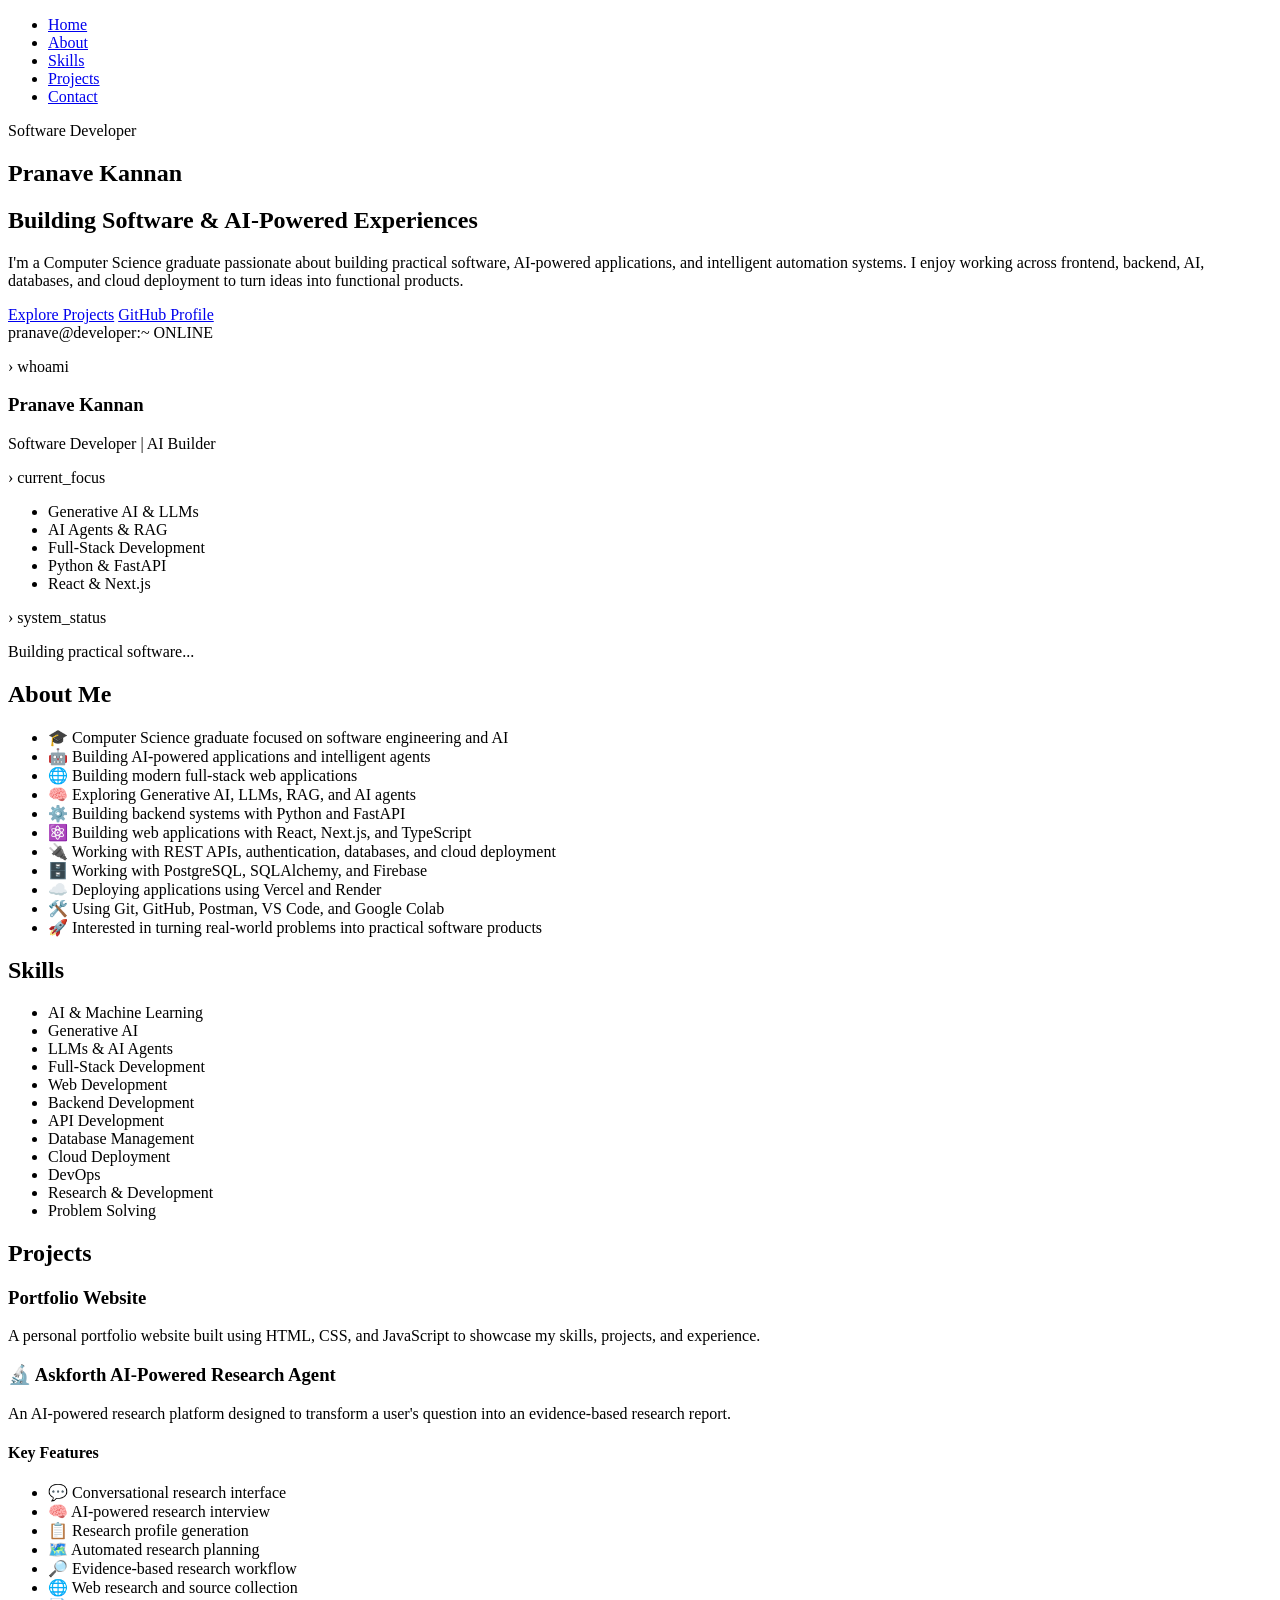
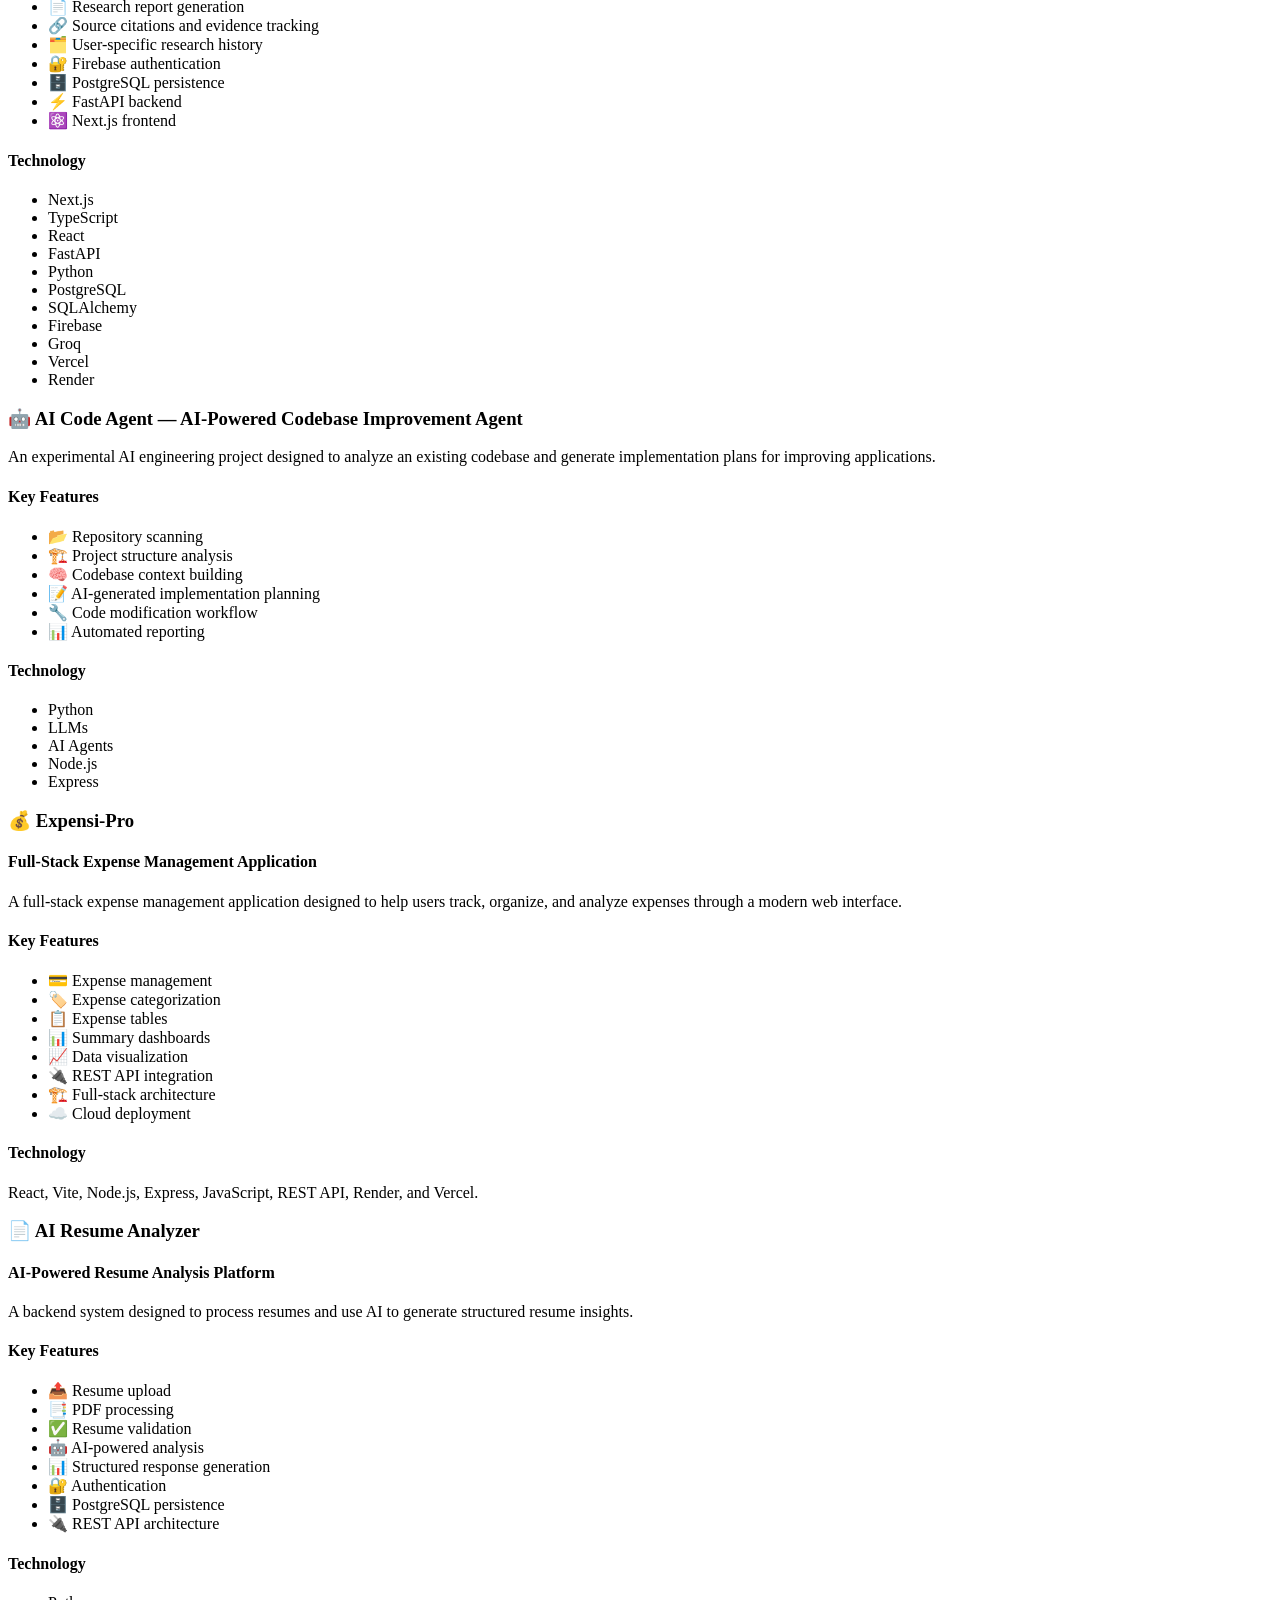
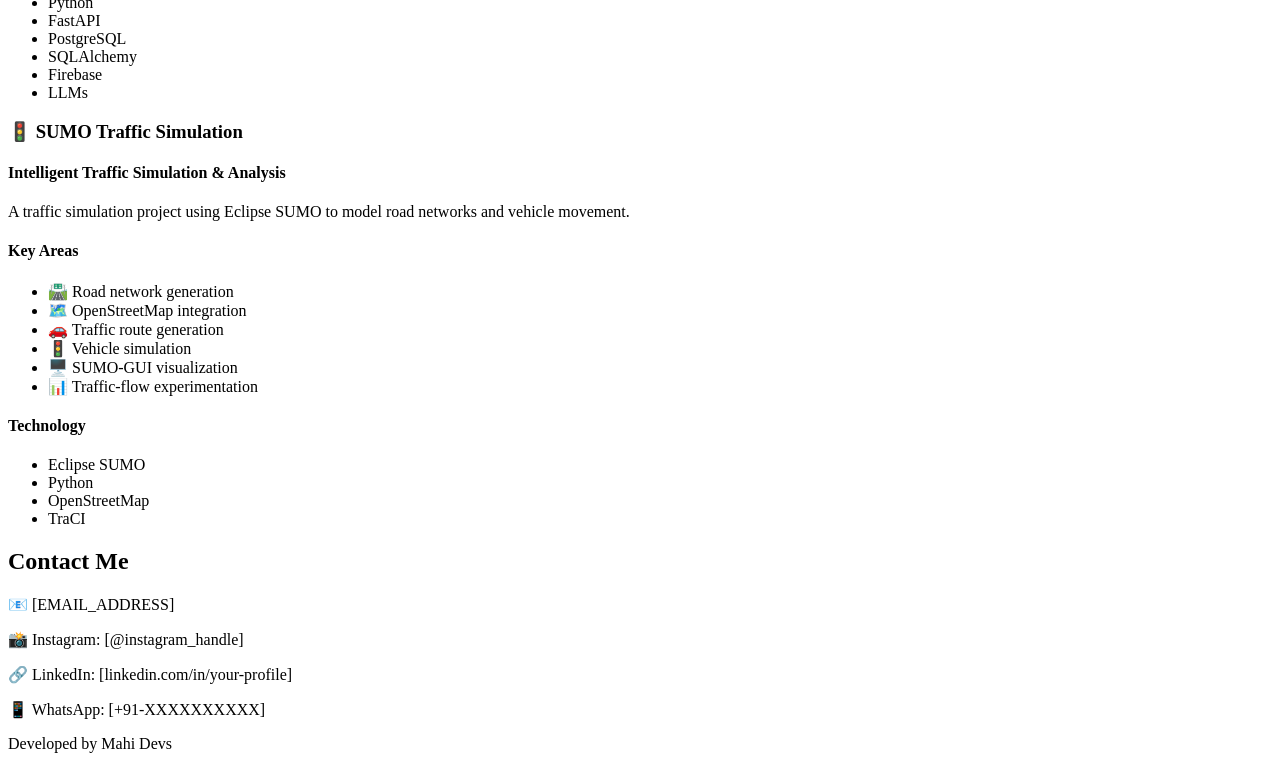
==== commit 0fe5c832: "improved css and index modified files" ====
--- a/index.html
+++ b/index.html
@@ -1,300 +1,273 @@
 <!DOCTYPE html>
-<html>
-
+<html lang="en">
 <head>
-```
-<meta charset="UTF-8">
-<meta name="viewport" content="width=device-width, initial-scale=1.0">
-<link rel="stylesheet" href="./style.css">
-<title>Portfolio</title>
-```
+    <meta charset="UTF-8">
+    <meta name="viewport" content="width=device-width, initial-scale=1.0">
+    <meta name="description" content="Portfolio of Pranave Kannan, Software Developer building practical software and AI-powered applications.">
+    <title>Pranave Kannan | Software Developer</title>
+    <link rel="stylesheet" href="./style.css">
 </head>
-
 <body>
-```
-<header>
-    <nav>
-        <ul class="navbar">
-            <li><a href="#home">Home</a></li>
-            <li><a href="#about">About</a></li>
-            <li><a href="#skills">Skills</a></li>
-            <li><a href="#projects">Projects</a></li>
-            <li><a href="#contact">Contact</a></li>
-        </ul>
-    </nav>
-</header>
-<main>
-    <section class="hero" id="home">
-<div class="hero-content">
-
-    <p class="hero-label">SOFTWARE DEVELOPER</p>
-
-    <h1>Pranave Kannan</h1>
-
-    <h2>Building Software & AI-Powered Experiences</h2>
-
-    <p>
-        I'm a Computer Science graduate passionate about building
-        practical software, AI-powered applications, and intelligent
-        automation systems.
-        I enjoy working across frontend, backend, AI, databases,
-        and cloud deployment to turn ideas into functional products.
-    </p>
-
-    <div class="hero-buttons">
-        <a href="#projects">Explore Projects</a>
-
-        <a href="https://github.com/pranavekannan1"
-           target="_blank" rel="noopener noreferrer">GitHub Profile</a>
-    </div>
-
-</div>
-
-<div class="hero-panel">
-
-    <div class="terminal-header">
-        <div class="terminal-dots">
-            <span></span>
-            <span></span>
-            <span></span>
-        </div>
-
-        <span class="terminal-title">pranave@developer:~</span>
-
-        <span class="terminal-status">ONLINE</span>
-    </div>
-
-    <div class="terminal-body">
-
-        <p class="terminal-command">
-            <span>›</span> whoami
-        </p>
-
-        <h3>Pranave Kannan</h3>
-
-        <p class="terminal-role">
-            Software Developer | AI Builder
-        </p>
-
-        <p class="terminal-command">
-            <span>›</span> current_focus
-        </p>
-
-        <ul>
-            <li>Generative AI & LLMs</li>
-            <li>AI Agents & RAG</li>
-            <li>Full-Stack Development</li>
-            <li>Python & FastAPI</li>
-            <li>React & Next.js</li>
-        </ul>
-
-        <p class="terminal-command">
-            <span>›</span> system_status
-        </p>
-
-        <p class="terminal-role">
-            Building practical software...
-        </p>
-
-    </div>
-
-</div>
-```
-</section>
-
-```
-    <section id="about">
-        <h2>About Me</h2>
-        <ul>
-            <li>🎓 Computer Science graduate focused on software engineering and AI</li>
-            <li>🤖 Building AI-powered applications and intelligent agents</li>
-            <li>🌐 Building modern full-stack web applications</li>
-            <li>🧠 Exploring Generative AI, LLMs, RAG, and AI agents</li>
-            <li>⚙️ Building backend systems with Python and FastAPI</li>
-            <li>⚛️ Building web applications with React, Next.js, and TypeScript</li>
-            <li>🔌 Working with REST APIs, authentication, databases, and cloud deployment</li>
-            <li>🗄️ Working with PostgreSQL, SQLAlchemy, and Firebase</li>
-            <li>☁️ Deploying applications using Vercel and Render</li>
-            <li>🛠️ Using Git, GitHub, Postman, VS Code, and Google Colab</li>
-            <li>🚀 Interested in turning real-world problems into practical software products</li>
-        </ul>
-    </section>
-
-    <section id="skills">
-        <h2>Skills</h2>
-        <ul>
-            <li>AI & Machine Learning</li>
-            <li>Generative AI</li>
-            <li>LLMs & AI Agents</li>
-            <li>Full-Stack Development</li>
-            <li>Web Development</li>
-            <li>Backend Development</li>
-            <li>API Development</li>
-            <li>Database Management</li>
-            <li>Cloud Deployment</li>
-            <li>DevOps</li>
-            <li>Research & Development</li>
-            <li>Problem Solving</li>
-        </ul>
-    </section>
-    <section id="projects">
-        <h2>Projects</h2>
-        <div class="project-container">
-            <h3>Portfolio Website</h3>
-            <p>A personal portfolio website built using HTML, CSS, and JavaScript to showcase my skills,
-                projects, and experience.</p>
-        <article>
-            <h3>🔬 Askforth AI-Powered Research Agent </h3>
-            <p>An AI-powered research platform designed to transform a user's question into an evidence-based
-                research
-                report.</p>
-
-            <h4>Key Features</h4>
+    <header>
+        <nav aria-label="Main navigation">
+            <ul class="navbar">
+                <li><a href="#home">Home</a></li>
+                <li><a href="#about">About</a></li>
+                <li><a href="#skills">Skills</a></li>
+                <li><a href="#projects">Projects</a></li>
+                <li><a href="#contact">Contact</a></li>
+            </ul>
+        </nav>
+    </header>
+
+    <main>
+        <section class="hero" id="home">
+            <div class="hero-content">
+                <p class="hero-label">Software Developer</p>
+                <h1>Pranave Kannan</h1>
+                <h2>Building Software &amp; AI-Powered Experiences</h2>
+                <p>
+                    I'm a Computer Science graduate passionate about building practical
+                    software, AI-powered applications, and intelligent automation systems.
+                    I enjoy working across frontend, backend, AI, databases, and cloud
+                    deployment to turn ideas into functional products.
+                </p>
+                <div class="hero-buttons">
+                    <a href="#projects">Explore Projects</a>
+                    <a href="https://github.com/pranavekannan1" target="_blank" rel="noopener noreferrer">GitHub Profile</a>
+                </div>
+            </div>
+
+            <div class="hero-panel">
+                <div class="terminal-header">
+                    <div class="terminal-dots">
+                        <span></span>
+                        <span></span>
+                        <span></span>
+                    </div>
+                    <span class="terminal-title">pranave@developer:~</span>
+                    <span class="terminal-status">ONLINE</span>
+                </div>
+
+                <div class="terminal-body">
+                    <p class="terminal-command"><span>›</span> whoami</p>
+                    <h3>Pranave Kannan</h3>
+                    <p class="terminal-role">Software Developer | AI Builder</p>
+
+                    <p class="terminal-command"><span>›</span> current_focus</p>
+                    <ul>
+                        <li>Generative AI &amp; LLMs</li>
+                        <li>AI Agents &amp; RAG</li>
+                        <li>Full-Stack Development</li>
+                        <li>Python &amp; FastAPI</li>
+                        <li>React &amp; Next.js</li>
+                    </ul>
+
+                    <p class="terminal-command"><span>›</span> system_status</p>
+                    <p class="terminal-role">Building practical software...</p>
+                </div>
+            </div>
+        </section>
+
+        <section id="about">
+            <h2>About Me</h2>
             <ul>
-                <li>💬 Conversational research interface</li>
-                <li>🧠 AI-powered research interview</li>
-                <li>📋 Research profile generation</li>
-                <li>🗺️ Automated research planning</li>
-                <li>🔎 Evidence-based research workflow</li>
-                <li>🌐 Web research and source collection</li>
-                <li>📄 Research report generation</li>
-                <li>🔗 Source citations and evidence tracking</li>
-                <li>🗂️ User-specific research history</li>
-                <li>🔐 Firebase authentication</li>
-                <li>🗄️ PostgreSQL persistence</li>
-                <li>⚡ FastAPI backend</li>
-                <li>⚛️ Next.js frontend</li>
+                <li>🎓 Computer Science graduate focused on software engineering and AI</li>
+                <li>🤖 Building AI-powered applications and intelligent agents</li>
+                <li>🌐 Building modern full-stack web applications</li>
+                <li>🧠 Exploring Generative AI, LLMs, RAG, and AI agents</li>
+                <li>⚙️ Building backend systems with Python and FastAPI</li>
+                <li>⚛️ Building web applications with React, Next.js, and TypeScript</li>
+                <li>🔌 Working with REST APIs, authentication, databases, and cloud deployment</li>
+                <li>🗄️ Working with PostgreSQL, SQLAlchemy, and Firebase</li>
+                <li>☁️ Deploying applications using Vercel and Render</li>
+                <li>🛠️ Using Git, GitHub, Postman, VS Code, and Google Colab</li>
+                <li>🚀 Interested in turning real-world problems into practical software products</li>
             </ul>
-            <h4>Technology</h4>
+        </section>
+
+        <section id="skills">
+            <h2>Skills</h2>
             <ul>
-                <li>Next.js</li>
-                <li>TypeScript</li>
-                <li>React</li>
-                <li>FastAPI</li>
-                <li>Python</li>
-                <li>PostgreSQL</li>
-                <li>SQLAlchemy</li>
-                <li>Firebase</li>
-                <li>Groq</li>
-                <li>Vercel</li>
-                <li>Render</li>
+                <li>AI &amp; Machine Learning</li>
+                <li>Generative AI</li>
+                <li>LLMs &amp; AI Agents</li>
+                <li>Full-Stack Development</li>
+                <li>Web Development</li>
+                <li>Backend Development</li>
+                <li>API Development</li>
+                <li>Database Management</li>
+                <li>Cloud Deployment</li>
+                <li>DevOps</li>
+                <li>Research &amp; Development</li>
+                <li>Problem Solving</li>
             </ul>
-        </article>
-
-        <article>
-            <h3>🤖 AI Code Agent AI-Powered Codebase Improvement Agent</h3>
-            <p>An experimental AI engineering project designed to analyze an existing codebase and generate
-                implementation plans for improving applications.</p>
-
-            <h4>Key Features</h4>
-            <ul>
-
-                <li>📂 Repository scanning</li>
-                <li>🏗️ Project structure analysis</li>
-                <li>🧠 Codebase context building</li>
-                <li>📝 AI-generated implementation planning</li>
-                <li>🔧 Code modification workflow</li>
-                <li>📊 Automated reporting</li>
-            </ul>
-            <h4>Technology</h4>
-            <ul>
-                <li>Python</li>
-                <li>LLMs</li>
-                <li>AI Agents</li>
-                <li>Node.js</li>
-                <li>Express</li>
-            </ul>
-        </article>
-
-        <article>
-            <h3>💰 Expensi-Pro</h3>
-            <h4>Full-Stack Expense Management Application</h4>
-            <p>A full-stack expense management application designed to help users track, organize, and analyze
-                expenses
-                through a modern web interface.</p>
-
-            <h4>Key Features</h4>
-            <ul>
-                <li>💳 Expense management</li>
-                <li>🏷️ Expense categorization</li>
-                <li>📋 Expense tables</li>
-                <li>📊 Summary dashboards</li>
-                <li>📈 Data visualization</li>
-                <li>🔌 REST API integration</li>
-                <li>🏗️ Full-stack architecture</li>
-                <li>☁️ Cloud deployment</li>
-            </ul>
-            <h4>Technology</h4>
-            React Vite Node.js Express JavaScript REST API Render Vercel <br>
-        </article>
-
-        <article>
-            <h3>📄 AI Resume Analyzer</h3>
-            <h4>AI-Powered Resume Analysis Platform</h4>
-            <p>A backend system designed to process resumes and use AI to generate structured resume
-                insights.</p>
-
-            <h4>Key Features</h4>
-            <ul>
-                <li>📤 Resume upload</li>
-                <li>📑 PDF processing</li>
-                <li>✅ Resume validation</li>
-                <li>🤖 AI-powered analysis</li>
-                <li>📊 Structured response generation</li>
-                <li>🔐 Authentication</li>
-                <li>🗄️ PostgreSQL persistence</li>
-                <li>🔌 REST API architecture</li>
-            </ul>
-            <h4>Technology</h4>
-            <ul>
-                <li>Python</li>
-                <li>FastAPI</li>
-                <li>PostgreSQL</li>
-                <li>SQLAlchemy</li>
-                <li>Firebase</li>
-                <li>LLMs</li>
-            </ul>
-        </article>
-
-        <article>
-            <h3>🚦 SUMO Traffic Simulation</h3>
-            <h4>Intelligent Traffic Simulation & Analysis</h4>
-            <p>A traffic simulation project using Eclipse SUMO to model road networks and vehicle
-                movement.</p>
-
-            <h4>Key Areas</h4>
-            <ul>
-                <li>🛣️ Road network generation</li>
-                <li>🗺️ OpenStreetMap integration</li>
-                <li>🚗 Traffic route generation</li>
-                <li>🚦 Vehicle simulation</li>
-                <li>🖥️ SUMO-GUI visualization</li>
-                <li>📊 Traffic-flow experimentation</li>
-            </ul>
-            <h4>Technology</h4>
-            <ul>
-                <li>Eclipse SUMO</li>
-                <li>Python</li>
-                <li>OpenStreetMap</li>
-                <li>TraCI</li>
-            </ul>
-        </article>
-        </div>
-    </section>
-
-    <section id="contact">
-        <h3>Contact Me</h3>
-        <p>📧 [EMAIL_ADDRESS]
-            📸 Instagram: [@instagram_handle]
-            🔗 LinkedIn: [linkedin.com/in/your-profile]
-            📱 WhatsApp: [+91-XXXXXXXXXX]</p>
-    </section>
-
-</main>
-<footer>
-    Developed by Mahi Devs
-</footer>
-```
+        </section>
+
+        <section id="projects">
+            <h2>Projects</h2>
+
+            <div class="project-intro">
+                <h3>Portfolio Website</h3>
+                <p>
+                    A personal portfolio website built using HTML, CSS, and JavaScript
+                    to showcase my skills, projects, and experience.
+                </p>
+            </div>
+
+            <div class="project-container">
+                <article>
+                    <h3>🔬 Askforth AI-Powered Research Agent</h3>
+                    <p>
+                        An AI-powered research platform designed to transform a user's
+                        question into an evidence-based research report.
+                    </p>
+                    <h4>Key Features</h4>
+                    <ul>
+                        <li>💬 Conversational research interface</li>
+                        <li>🧠 AI-powered research interview</li>
+                        <li>📋 Research profile generation</li>
+                        <li>🗺️ Automated research planning</li>
+                        <li>🔎 Evidence-based research workflow</li>
+                        <li>🌐 Web research and source collection</li>
+                        <li>📄 Research report generation</li>
+                        <li>🔗 Source citations and evidence tracking</li>
+                        <li>🗂️ User-specific research history</li>
+                        <li>🔐 Firebase authentication</li>
+                        <li>🗄️ PostgreSQL persistence</li>
+                        <li>⚡ FastAPI backend</li>
+                        <li>⚛️ Next.js frontend</li>
+                    </ul>
+                    <h4>Technology</h4>
+                    <ul>
+                        <li>Next.js</li>
+                        <li>TypeScript</li>
+                        <li>React</li>
+                        <li>FastAPI</li>
+                        <li>Python</li>
+                        <li>PostgreSQL</li>
+                        <li>SQLAlchemy</li>
+                        <li>Firebase</li>
+                        <li>Groq</li>
+                        <li>Vercel</li>
+                        <li>Render</li>
+                    </ul>
+                </article>
+
+                <article>
+                    <h3>🤖 AI Code Agent — AI-Powered Codebase Improvement Agent</h3>
+                    <p>
+                        An experimental AI engineering project designed to analyze an
+                        existing codebase and generate implementation plans for improving applications.
+                    </p>
+                    <h4>Key Features</h4>
+                    <ul>
+                        <li>📂 Repository scanning</li>
+                        <li>🏗️ Project structure analysis</li>
+                        <li>🧠 Codebase context building</li>
+                        <li>📝 AI-generated implementation planning</li>
+                        <li>🔧 Code modification workflow</li>
+                        <li>📊 Automated reporting</li>
+                    </ul>
+                    <h4>Technology</h4>
+                    <ul>
+                        <li>Python</li>
+                        <li>LLMs</li>
+                        <li>AI Agents</li>
+                        <li>Node.js</li>
+                        <li>Express</li>
+                    </ul>
+                </article>
+
+                <article>
+                    <h3>💰 Expensi-Pro</h3>
+                    <h4>Full-Stack Expense Management Application</h4>
+                    <p>
+                        A full-stack expense management application designed to help users
+                        track, organize, and analyze expenses through a modern web interface.
+                    </p>
+                    <h4>Key Features</h4>
+                    <ul>
+                        <li>💳 Expense management</li>
+                        <li>🏷️ Expense categorization</li>
+                        <li>📋 Expense tables</li>
+                        <li>📊 Summary dashboards</li>
+                        <li>📈 Data visualization</li>
+                        <li>🔌 REST API integration</li>
+                        <li>🏗️ Full-stack architecture</li>
+                        <li>☁️ Cloud deployment</li>
+                    </ul>
+                    <h4>Technology</h4>
+                    <p>React, Vite, Node.js, Express, JavaScript, REST API, Render, and Vercel.</p>
+                </article>
+
+                <article>
+                    <h3>📄 AI Resume Analyzer</h3>
+                    <h4>AI-Powered Resume Analysis Platform</h4>
+                    <p>
+                        A backend system designed to process resumes and use AI to generate
+                        structured resume insights.
+                    </p>
+                    <h4>Key Features</h4>
+                    <ul>
+                        <li>📤 Resume upload</li>
+                        <li>📑 PDF processing</li>
+                        <li>✅ Resume validation</li>
+                        <li>🤖 AI-powered analysis</li>
+                        <li>📊 Structured response generation</li>
+                        <li>🔐 Authentication</li>
+                        <li>🗄️ PostgreSQL persistence</li>
+                        <li>🔌 REST API architecture</li>
+                    </ul>
+                    <h4>Technology</h4>
+                    <ul>
+                        <li>Python</li>
+                        <li>FastAPI</li>
+                        <li>PostgreSQL</li>
+                        <li>SQLAlchemy</li>
+                        <li>Firebase</li>
+                        <li>LLMs</li>
+                    </ul>
+                </article>
+
+                <article>
+                    <h3>🚦 SUMO Traffic Simulation</h3>
+                    <h4>Intelligent Traffic Simulation &amp; Analysis</h4>
+                    <p>
+                        A traffic simulation project using Eclipse SUMO to model road
+                        networks and vehicle movement.
+                    </p>
+                    <h4>Key Areas</h4>
+                    <ul>
+                        <li>🛣️ Road network generation</li>
+                        <li>🗺️ OpenStreetMap integration</li>
+                        <li>🚗 Traffic route generation</li>
+                        <li>🚦 Vehicle simulation</li>
+                        <li>🖥️ SUMO-GUI visualization</li>
+                        <li>📊 Traffic-flow experimentation</li>
+                    </ul>
+                    <h4>Technology</h4>
+                    <ul>
+                        <li>Eclipse SUMO</li>
+                        <li>Python</li>
+                        <li>OpenStreetMap</li>
+                        <li>TraCI</li>
+                    </ul>
+                </article>
+            </div>
+        </section>
+
+        <section id="contact">
+            <h2>Contact Me</h2>
+            <p>📧 [EMAIL_ADDRESS]</p>
+            <p>📸 Instagram: [@instagram_handle]</p>
+            <p>🔗 LinkedIn: [linkedin.com/in/your-profile]</p>
+            <p>📱 WhatsApp: [+91-XXXXXXXXXX]</p>
+        </section>
+    </main>
+
+    <footer>
+        <p>Developed by Mahi Devs</p>
+    </footer>
 </body>
-
-</html>+</html>
--- a/style.css
+++ b/style.css
@@ -1,325 +1,116 @@
-:root {
-    --background: #102A2A;
-    --surface: #244343;
-    --text: #F1EDE4;
-    --muted: #B8C5BD;
-    --accent: #5278F5;
-    --border: #3B5752;
-}
-    
-body {
-    background-color: var(--background);
-    font-family: 'Segoe UI', sans-serif;
-    padding: 0;
-    margin: 0;
-    line-height: 1.6;
-
 }
 
-h1 {
-    color: var(--text);
-    font-size: 40px;
-    margin: 30px;
-    font-weight: 700;
+/* Keyboard accessibility */
 
+a:focus-visible {
+    outline: 2px solid var(--accent-light);
+    outline-offset: 4px;
 }
 
-header {
-    background-color: var(--surface);
-    padding: 20px;
-    border-bottom: 1px solid var(--border);
-}
+/* Tablet */
 
-nav .navbar a:hover {
-    color: var(--accent);
-}
-
-nav .navbar a {
-    color: var(--text);
-    text-decoration: none;
-    font-weight: bold;
-    font-size: 20px;
-}
-
-nav .navbar {
-    list-style: none;
-    padding: 20px 20px 20px 20px;
-    margin: 50px 50px 50px 50px;
-    font-weight: bold;
-    font-size: 20px;
-    display: flex;
-    gap: 30px;
-    justify-content: flex-end;
-    text-decoration: none;
-    border-radius: 20px;
-}
-
-h2 {
-    color: var(--accent);
-    font-size: 28px;
-}
-
-h3 {
-    color: var(--muted);
-    font-size: 21px;
-}
-
-p {
-    color: var(--text);
-    font-size: 20px;
-    line-height: 1.6em;
-
-}
-
-section {
-    padding: 25px;
-    margin: 30px;
-    border: 1px solid var(--border);
-    color: var(--accent)    ;
-}
-
-main {
-    margin: 0 auto;
-    width: 85%;
-}
-
-article {
-    border: 1px solid var(--border);
-    padding: 15px;
-
-}
-
-* {
-    box-sizing: border-box;
-}
-
-.project-container {
-    display: flex;
-    flex-wrap: wrap;
-    gap: 20px;
-}
-
-.project-container article{
-    flex: 1 1 calc(33.333% - 20px);
-    border: 1px solid var(--border);      
-    padding: 15px;
-    background-color: var(--surface);
-    border-radius: 8px;
-    transition: background-color 0.3s ease;
-    
-}
-
-.project-container:hover article {
-    background-color: white;
-}
-
-.hero {
-    display: grid;
-    grid-template-columns: 1.5fr 1fr;
-    gap: 50px;
-    align-items: center;
-    padding: 80px 40px;
-}
-
-.hero h1 {
-    font-size: clamp(3rem, 7vw, 5.5rem);
-    line-height: 1.05;
-    letter-spacing: -3px;
-    color: var(--text);
-    margin-bottom: 20px;
-}
-
-.hero h2 {
-    font-size: clamp(1.3rem, 2.5vw, 2rem);
-    color: var(--accent);
-    line-height: 1.4;
-    margin-bottom: 20px;
-}
-
-.hero-content > p:not(.hero-label) {
-    color: var(--muted);
-    font-size: 1.1rem;
-    line-height: 1.8;
-    max-width: 600px;
-}
-.hero-label {
-    color: var(--accent);
-    font-size: 0.85rem;
-    font-weight: 700;
-    letter-spacing: 3px;
-    text-transform: uppercase;
-    margin-bottom: 20px;
-}
-
-.hero-buttons {
-    display: flex;
-    gap: 16px;
-    margin-top: 30px;
-    flex-wrap: wrap;
-}
-
-.hero-buttons a {
-    display: inline-block;
-    padding: 14px 24px;
-    border-radius: 8px;
-    text-decoration: none;
-    font-weight: 600;
-    transition: 0.3s ease;
-}
-
-.hero-buttons a:first-child {
-    background-color: var(--accent);
-    color: white;
-}
-
-.hero-buttons a:last-child {
-    border: 1px solid var(--border);
-    color: var(--text);
-}
-
-.hero-buttons a:hover {
-    transform: translateY(-4px);
-}
-
-.hero-panel h3 {
-    color: var(--text);
-    font-size: 1.5rem;
-    margin-bottom: 12px;
-}
-
-.hero-panel p {
-    color: var(--accent);
-    font-size: 0.9rem;
-    font-weight: 600;
-}
-
-.hero-panel ul {
-    list-style: none;
-    padding: 0;
-    margin-top: 20px;
-}
-
-.hero-panel li {
-    color: var(--muted);
-    padding: 12px 0;
-    border-bottom: 1px solid var(--border);
-}
-
-@media (max-width: 768px) {
+@media (max-width: 900px) {
+    main {
+        width: min(100% - 32px, 760px);
+    }
 
     .hero {
         grid-template-columns: 1fr;
-        gap: 35px;
-        padding: 50px 20px;
+        min-height: auto;
+    }
+
+    .hero-panel {
+        max-width: 620px;
+        width: 100%;
+    }
+}
+
+/* Mobile */
+
+@media (max-width: 600px) {
+    header {
+        padding: 0 4%;
+    }
+
+    nav .navbar {
+        justify-content: center;
+        gap: 4px;
+        padding: 10px 0;
+    }
+
+    nav .navbar a {
+        padding: 8px 10px;
+        font-size: 0.78rem;
+    }
+
+    main {
+        width: calc(100% - 24px);
+    }
+
+    section {
+        margin: 18px 0;
+        padding: 25px 20px;
+        border-radius: 15px;
+    }
+
+    .hero {
+        gap: 28px;
+        padding: 34px 22px;
     }
 
     .hero h1 {
-        letter-spacing: -1.5px;
+        font-size: clamp(2.7rem, 13vw, 4rem);
+        letter-spacing: -0.065em;
     }
-nav {
-    display: block;
-    width: 100%;
+
+    .hero h2 {
+        font-size: 1.2rem;
+    }
+
+    .hero-content > p:not(.hero-label) {
+        font-size: 0.94rem;
+    }
+
+    .hero-buttons {
+        gap: 10px;
+    }
+
+    .hero-buttons a {
+        flex: 1 1 auto;
+        padding: 11px 14px;
+        font-size: 0.82rem;
+    }
+
+    .terminal-header {
+        padding: 11px 13px;
+    }
+
+    .terminal-title {
+        font-size: 0.64rem;
+    }
+
+    .terminal-body {
+        padding: 20px;
+    }
+
+    .project-container {
+        grid-template-columns: 1fr;
+    }
+
+    #skills ul {
+        grid-template-columns: 1fr;
+    }
 }
 
-nav .navbar {
-    display: flex;
-    flex-direction: row;
-    flex-wrap: wrap;
-    justify-content: center;
-    gap: 12px;
-    margin: 10px;
-    padding: 10px;
+/* Reduced motion preference */
+
+@media (prefers-reduced-motion: reduce) {
+    *,
+    *::before,
+    *::after {
+        scroll-behavior: auto !important;
+        transition-duration: 0.01ms !important;
+        animation-duration: 0.01ms !important;
+        animation-iteration-count: 1 !important;
+    }
 }
-
-nav .navbar a {
-    display: inline-block;
-    color: var(--text);
-    font-size: 15px;
-}
-}
-
-.hero-panel {
-    background: #0B1D20;
-    border: 1px solid var(--border);
-    border-radius: 14px;
-    overflow: hidden;
-    padding: 0;
-    box-shadow: 0 0 35px rgba(82, 120, 245, 0.08);
-}
-
-.terminal-header {
-    display: flex;
-    align-items: center;
-    justify-content: space-between;
-    padding: 15px 20px;
-    background: var(--surface);
-    border-bottom: 1px solid var(--border);
-}
-
-.terminal-dots {
-    display: flex;
-    gap: 7px;
-}
-
-.terminal-dots span {
-    width: 10px;
-    height: 10px;
-    border-radius: 50%;
-    background: var(--accent);
-}
-
-.terminal-title {
-    color: var(--muted);
-    font-size: 0.8rem;
-}
-
-.terminal-status {
-    color: #66E3B4;
-    font-size: 0.7rem;
-    font-weight: bold;
-    letter-spacing: 1px;
-}
-
-.terminal-body {
-    padding: 25px;
-}
-
-.terminal-body h3 {
-    color: var(--text);
-    font-size: 1.5rem;
-    margin: 10px 0;
-}
-
-.terminal-command {
-    color: var(--accent);
-    font-family: Consolas, monospace;
-    font-size: 0.9rem;
-    margin-top: 20px;
-}
-
-.terminal-command span {
-    color: #66E3B4;
-    font-weight: bold;
-}
-
-.terminal-role {
-    color: var(--muted);
-    font-size: 0.9rem;
-}
-
-.terminal-body ul {
-    list-style: none;
-    padding: 0;
-}
-
-.terminal-body li {
-    color: var(--text);
-    padding: 9px 0;
-    border-bottom: 1px solid rgba(59, 87, 82, 0.5);
-    font-size: 0.9rem;
-}
-
-.terminal-body li::before {
-    content: "> ";
-    color: var(--accent);
-}
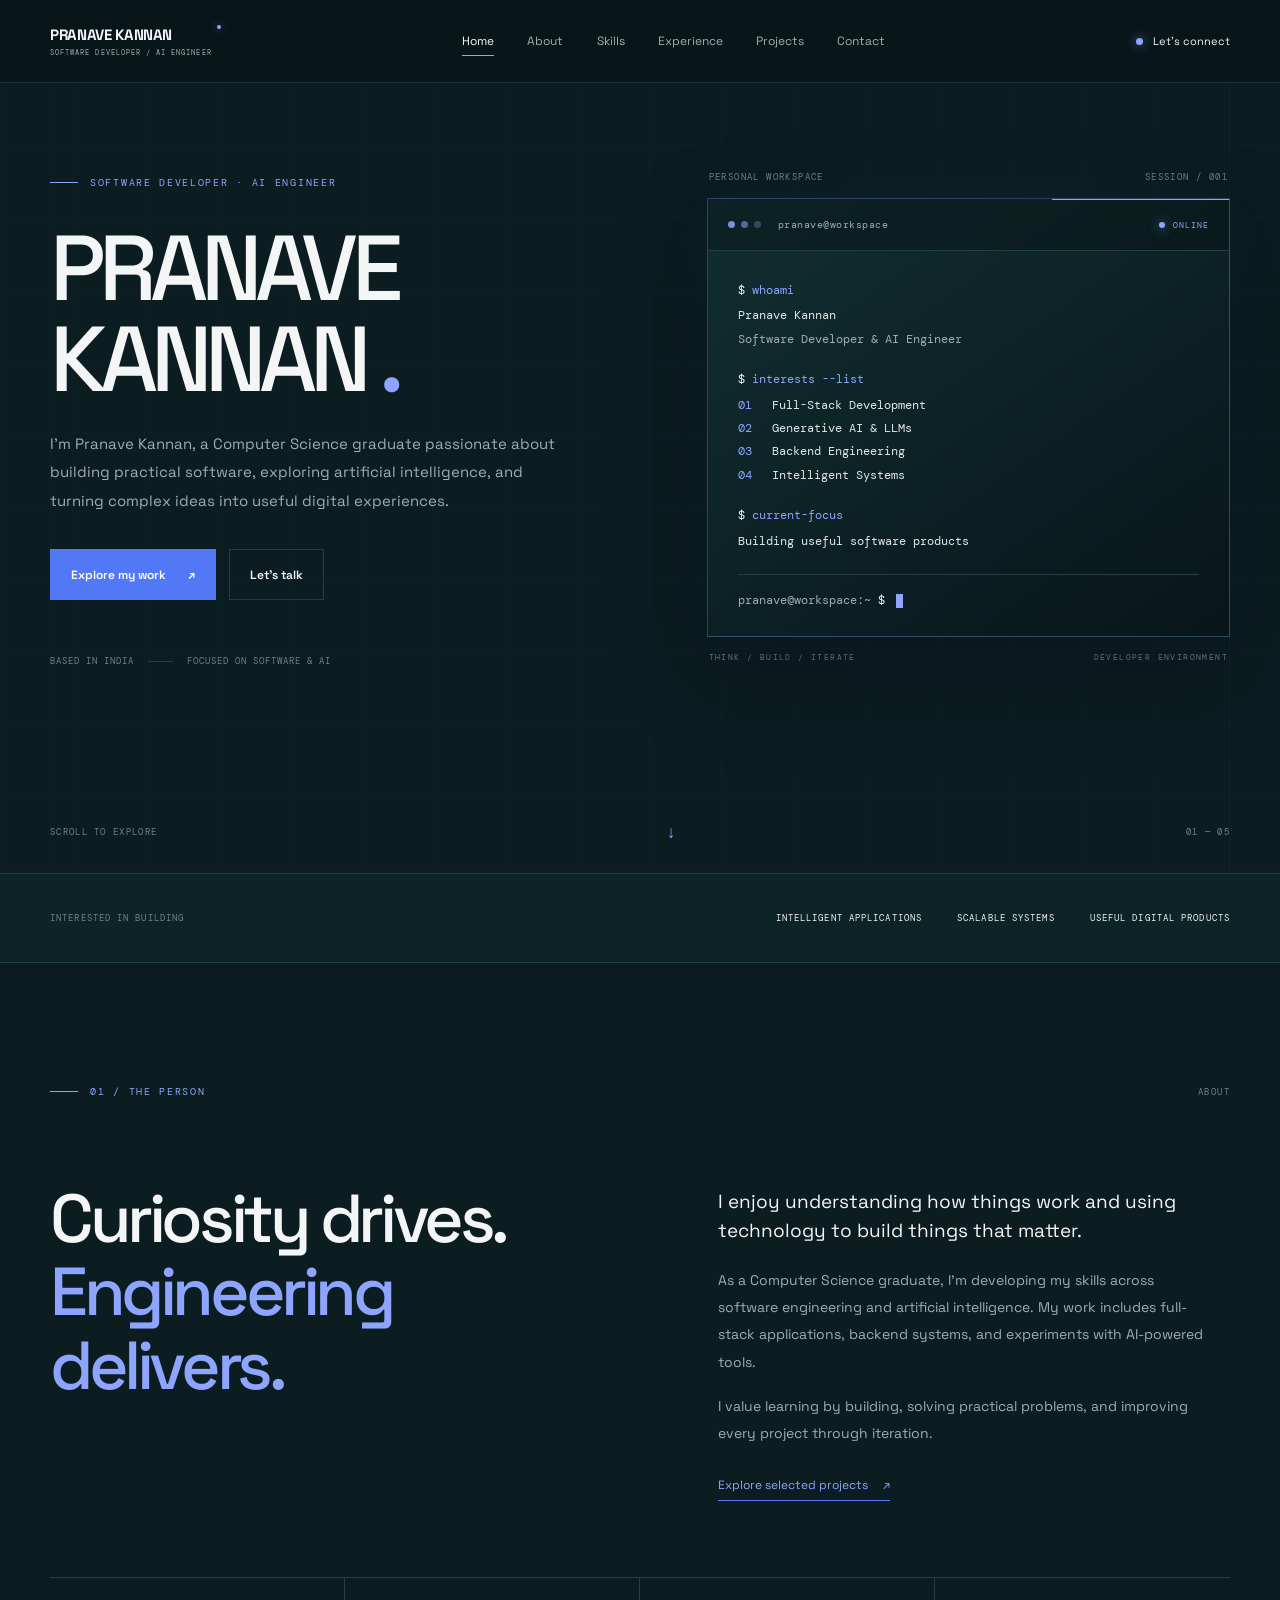
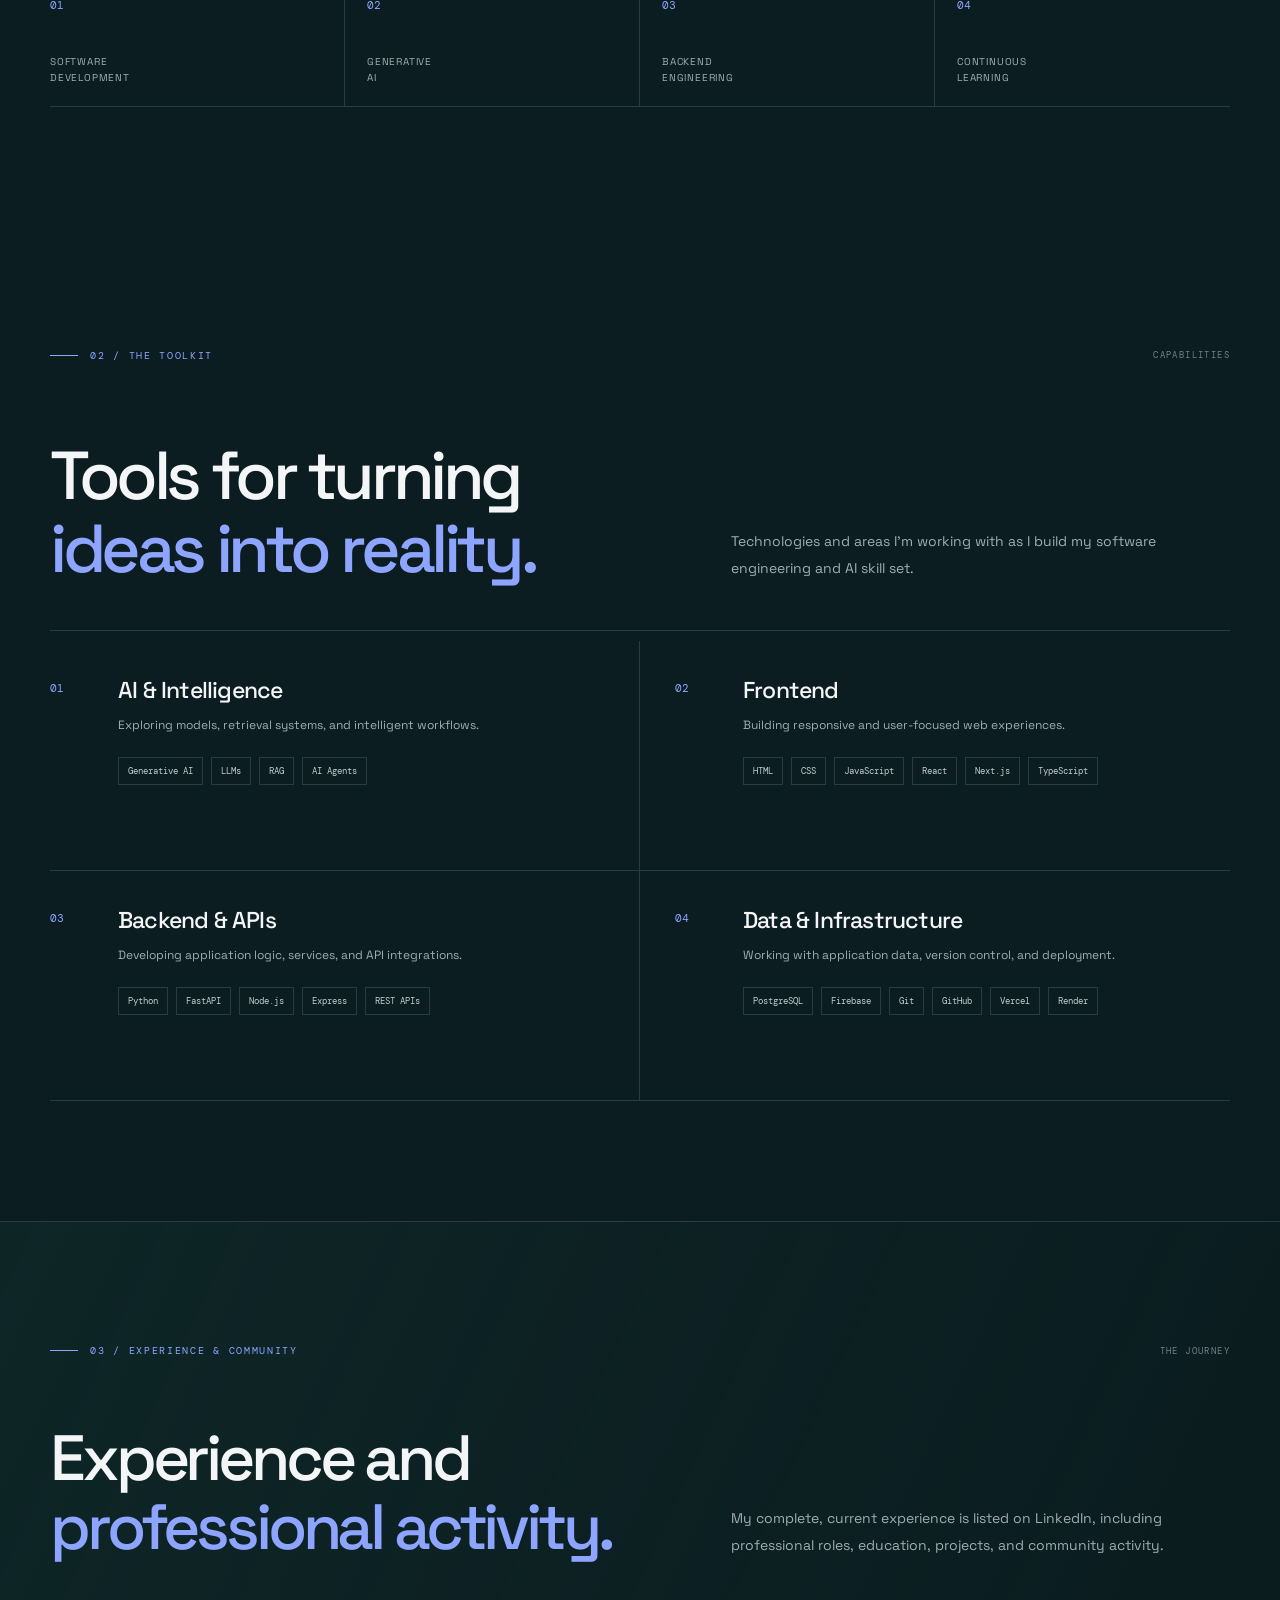
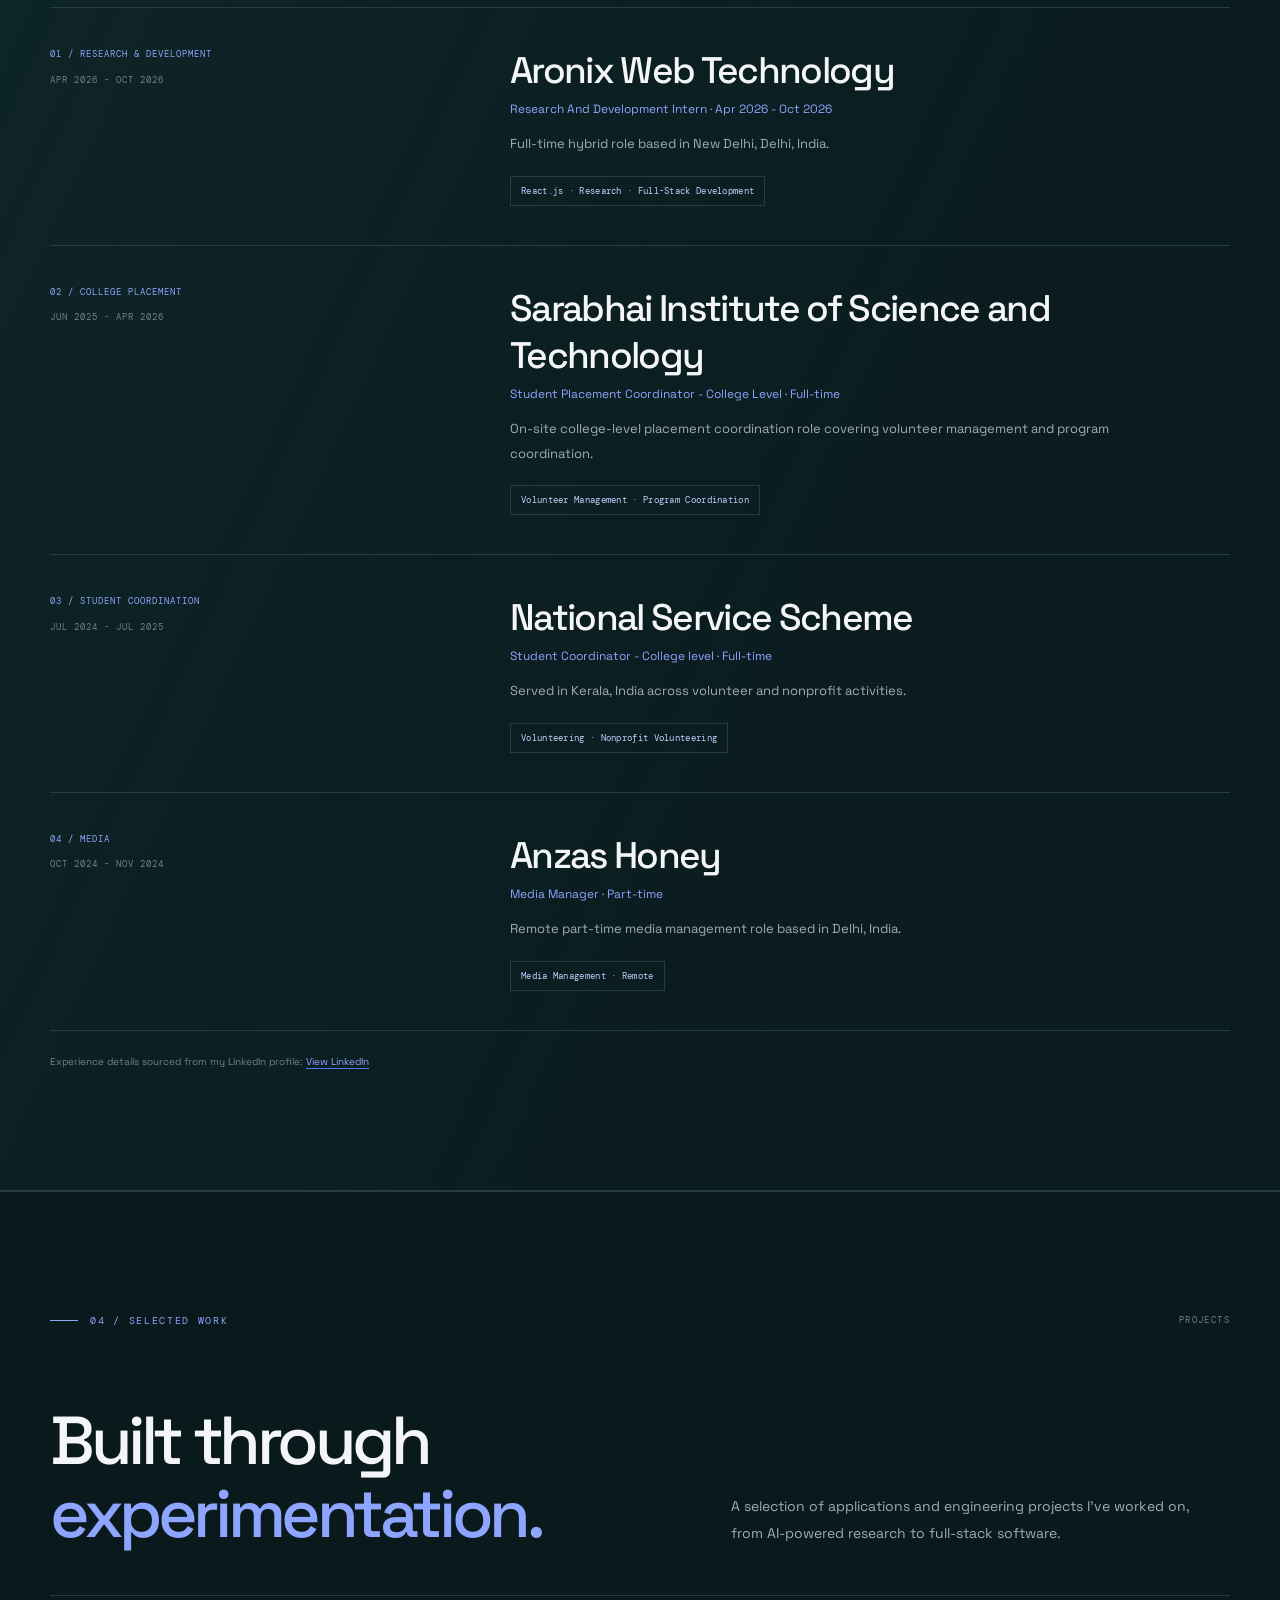
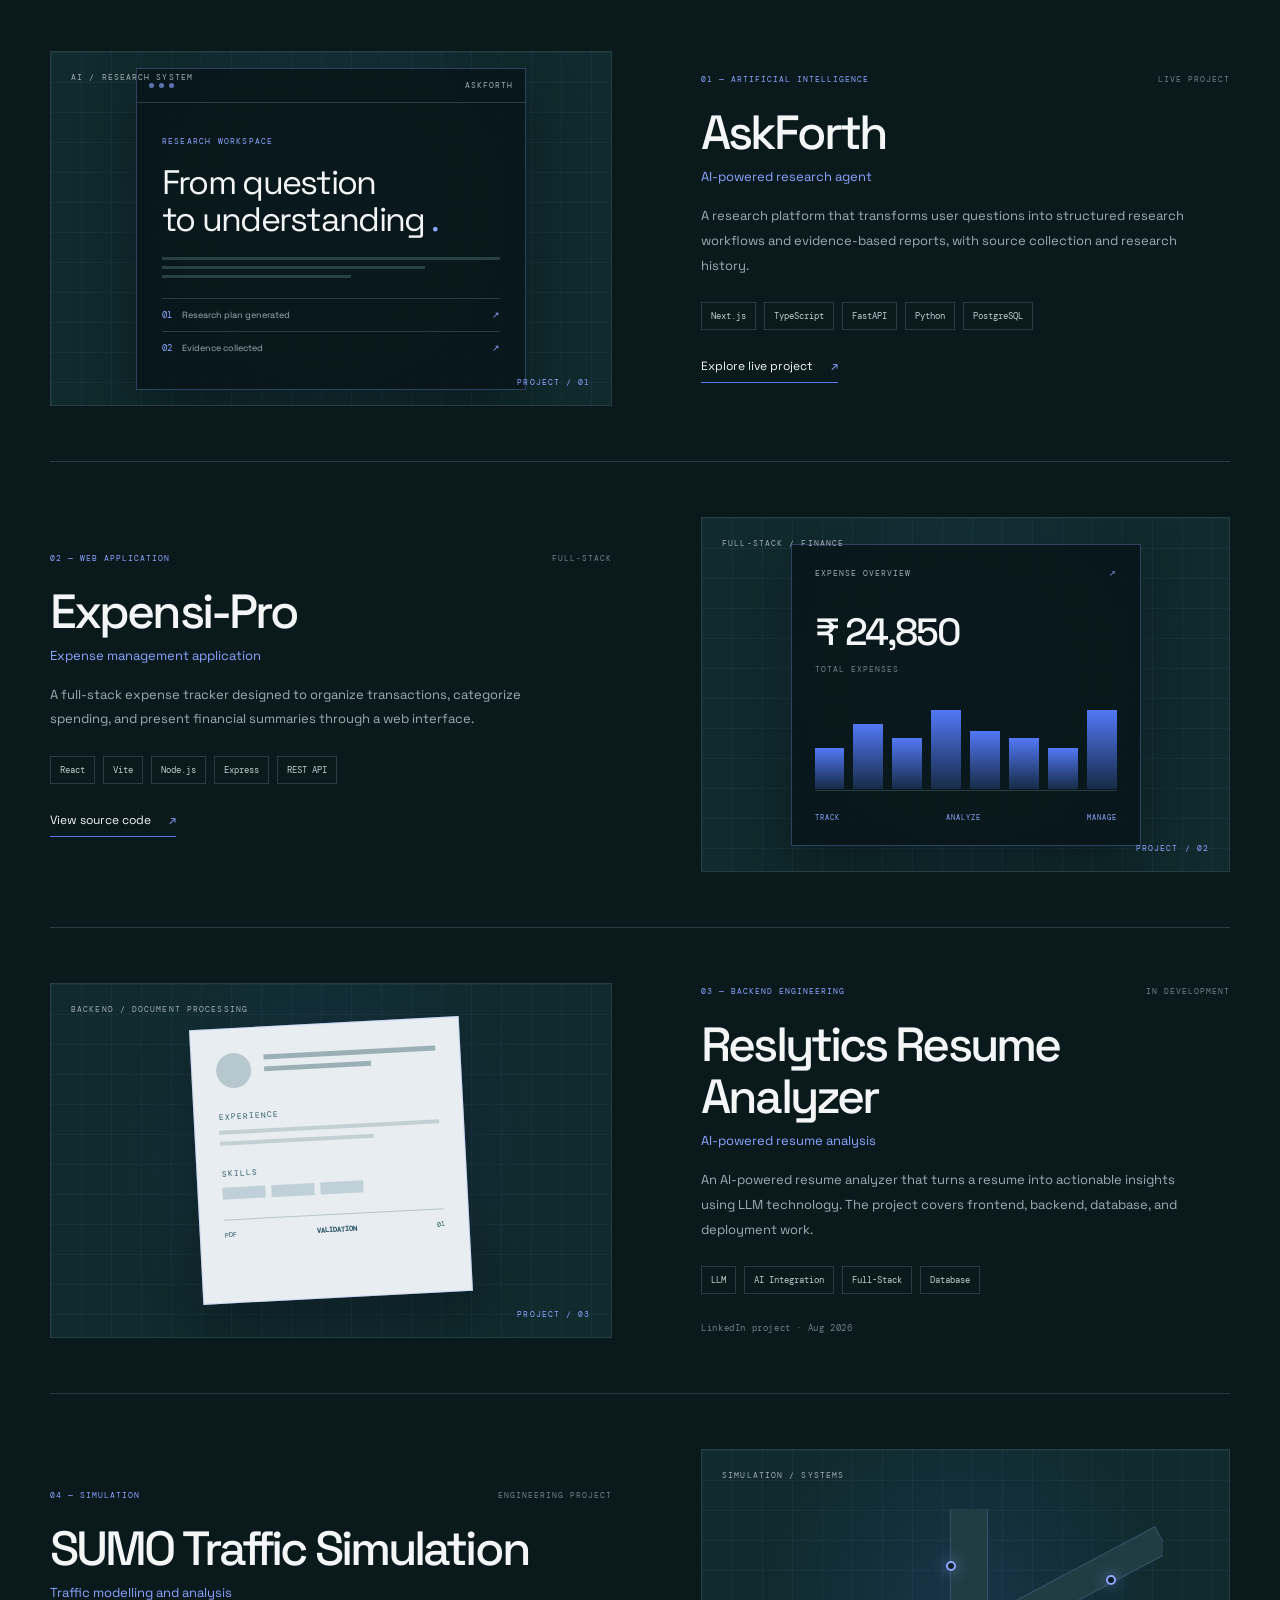
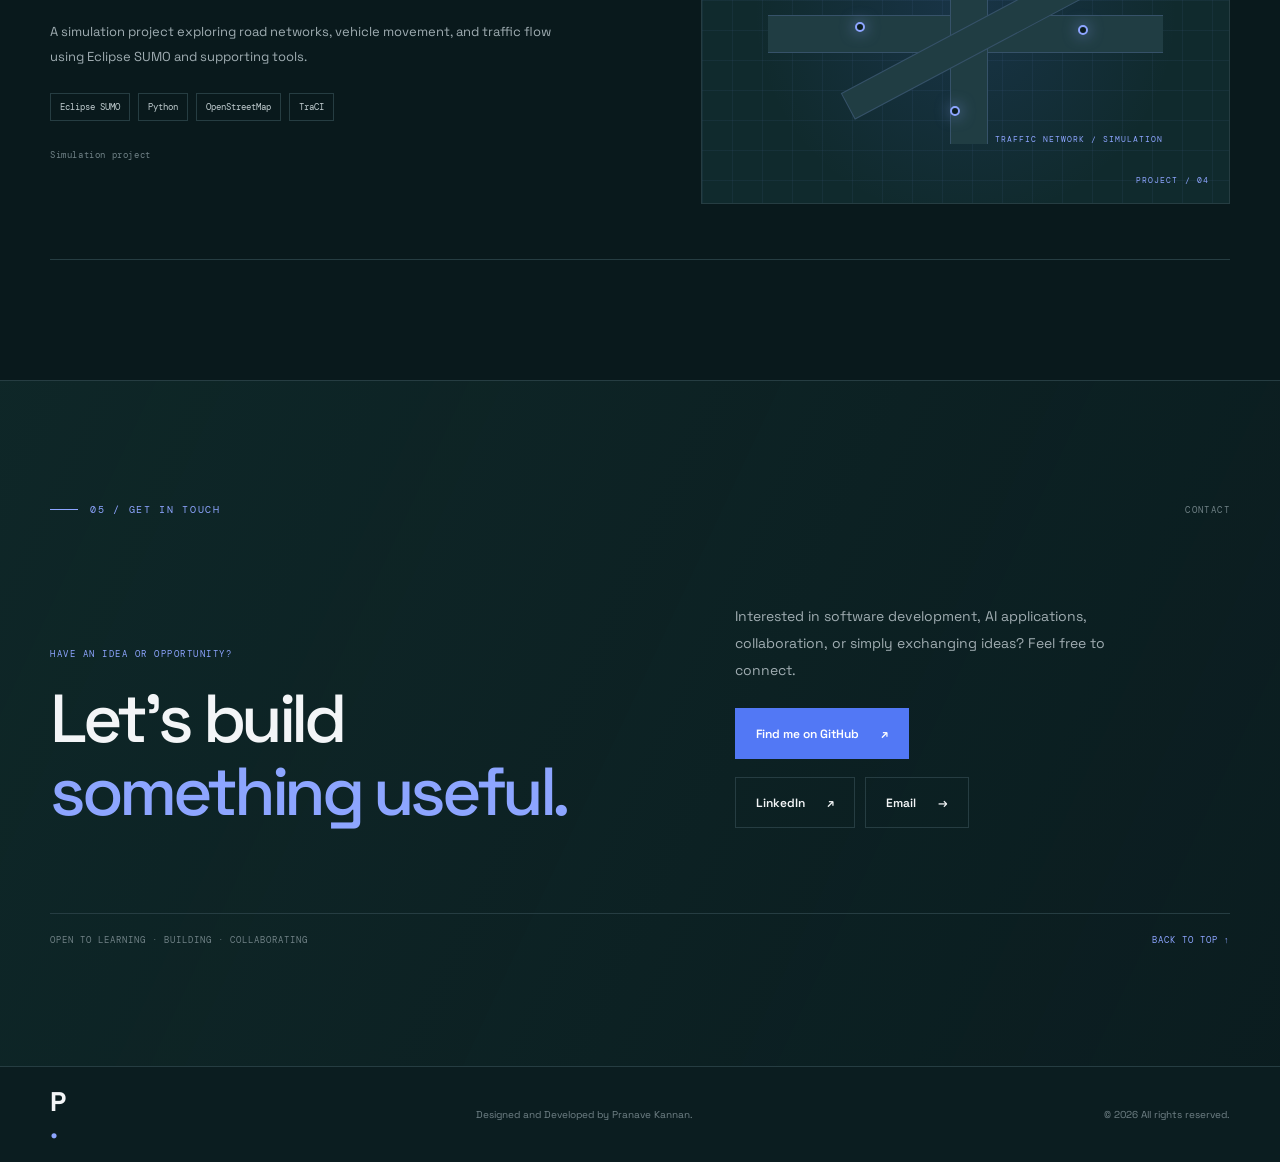
==== commit 7550088b: "Ready" ====
--- a/index.html
+++ b/index.html
@@ -1,273 +1,1274 @@
 <!DOCTYPE html>
 <html lang="en">
-<head>
-    <meta charset="UTF-8">
-    <meta name="viewport" content="width=device-width, initial-scale=1.0">
-    <meta name="description" content="Portfolio of Pranave Kannan, Software Developer building practical software and AI-powered applications.">
-    <title>Pranave Kannan | Software Developer</title>
-    <link rel="stylesheet" href="./style.css">
-</head>
-<body>
-    <header>
-        <nav aria-label="Main navigation">
-            <ul class="navbar">
-                <li><a href="#home">Home</a></li>
-                <li><a href="#about">About</a></li>
-                <li><a href="#skills">Skills</a></li>
-                <li><a href="#projects">Projects</a></li>
-                <li><a href="#contact">Contact</a></li>
-            </ul>
-        </nav>
-    </header>
+ <head>
+   
+  <meta charset="utf-8"/>
+   
+  <meta content="width=device-width, initial-scale=1.0" name="viewport"/>
+   
+  <meta content="Pranave Kannan &mdash; Software Developer building practical software and AI-powered applications." name="description"/>
+   
+  <meta content="#0b1d20" name="theme-color"/>
+   
+  <title>
+   Pranave Kannan | Software Developer &amp; AI Builder
+  </title>
+   
+  <link href="https://fonts.googleapis.com" rel="preconnect"/>
+   
+  <link crossorigin="" href="https://fonts.gstatic.com" rel="preconnect"/>
+   
+   
+  <link href="style.css" rel="stylesheet"/>
+ </head>
+ <body>
+   
+  <div aria-hidden="true" class="page-grid">
+  </div>
+   
+  <header class="site-header">
+      
+   <nav aria-label="Main navigation" class="navbar container">
+         
+    <a aria-label="Pranave Kannan home" class="brand" href="#home">
+     <span class="brand-name">PRANAVE KANNAN</span>
+     <span class="brand-role">SOFTWARE DEVELOPER <i>/</i> AI ENGINEER</span>
+     <span class="brand-period" aria-hidden="true"></span>
+    </a>
+         
+    <div class="nav-links">
+            
+     <a aria-label="Home" class="nav-link active" href="#home">
+      Home
+     </a>
+            
+     <a aria-label="About" class="nav-link" href="#about">
+      About
+     </a>
+            
+     <a aria-label="Skills" class="nav-link" href="#skills">
+      Skills
+     </a>
+            
+     <a aria-label="Experience" class="nav-link" href="#experience">
+      Experience
+     </a>
+     <a aria-label="Projects" class="nav-link" href="#projects">
+      Projects
+     </a>
+            
+     <a aria-label="Contact" class="nav-link" href="#contact">
+      Contact
+     </a>
+          
+    </div>
+         
+    <a class="nav-status" href="#contact">
+            
+     <span class="status-dot">
+     </span>
+             Let's connect     
+    </a>
+       
+   </nav>
+    
+  </header>
+   
+  <main>
+      
+   <section class="hero section-space" id="home">
+         
+    <div class="container hero-layout">
+            
+     <div class="hero-content">
+               
+      <p class="eyebrow">
+       <span class="eyebrow-line">
+       </span>
+       SOFTWARE DEVELOPER &middot; AI ENGINEER
+      </p>
+               
+      <h1>
+      PRANAVE KANNAN
+       <span class="title-period">
+        .
+       </span>
+                
+      </h1>
+               
+      <p class="hero-description">
+                   I'm Pranave Kannan, a Computer Science graduate passionate about building practical software, exploring artificial intelligence, and turning complex ideas into useful digital experiences.         
+      </p>
+               
+      <div class="hero-actions">
+                  
+       <a class="button button-primary" href="#projects">
+                      Explore my work             
+        <span aria-hidden="true">
+         &nearrow;
+        </span>
+                   
+       </a>
+                  
+       <a class="button button-secondary" href="#contact">
+        Let's talk
+       </a>
+                
+      </div>
+               
+      <div class="hero-meta">
+                  
+       <span>
+        BASED IN INDIA
+       </span>
+                  
+       <span class="meta-divider">
+       </span>
+                  
+       <span>
+        FOCUSED ON SOFTWARE &amp; AI
+       </span>
+                
+      </div>
+             
+     </div>
+            
+     <div class="hero-visual terminal-visual">
+      <div class="terminal-topline">
+       <span>
+        PERSONAL WORKSPACE
+       </span>
+       <span>
+        SESSION / 001
+       </span>
+      </div>
+      <div aria-label="Developer workspace terminal" class="terminal-window">
+       <div class="terminal-bar">
+        <div class="terminal-controls">
+         <i>
+         </i>
+         <i>
+         </i>
+         <i>
+         </i>
+        </div>
+        <span class="terminal-title">
+         pranave@workspace
+        </span>
+        <span class="terminal-live">
+         <i>
+         </i>
+         ONLINE
+        </span>
+       </div>
+       <div class="terminal-body">
+        <p class="terminal-command">
+         <span>
+          $
+         </span>
+         whoami
+        </p>
+        <p class="terminal-output">
+         Pranave Kannan
+        </p>
+        <p class="terminal-muted">
+         Software Developer &amp; AI Engineer
+        </p>
+        <p class="terminal-command">
+         <span>
+          $
+         </span>
+         interests --list
+        </p>
+        <p class="terminal-output">
+         <b>
+          01
+         </b>
+         Full-Stack Development
+        </p>
+        <p class="terminal-output">
+         <b>
+          02
+         </b>
+         Generative AI &amp; LLMs
+        </p>
+        <p class="terminal-output">
+         <b>
+          03
+         </b>
+         Backend Engineering
+        </p>
+        <p class="terminal-output">
+         <b>
+          04
+         </b>
+         Intelligent Systems
+        </p>
+        <p class="terminal-command">
+         <span>
+          $
+         </span>
+         current-focus
+        </p>
+        <p class="terminal-output">
+         Building useful software products
+        </p>
+        <p class="terminal-prompt">
+         pranave@workspace:~
+         <span>
+          $
+         </span>
+         <i>
+         </i>
+        </p>
+       </div>
+      </div>
+      <div class="terminal-footline">
+       <span>
+        THINK / BUILD / ITERATE
+       </span>
+       <span>
+        DEVELOPER ENVIRONMENT
+       </span>
+      </div>
+     </div>
+          
+    </div>
+         
+    <div class="container hero-bottom">
+            
+     <span>
+      SCROLL TO EXPLORE
+     </span>
+            
+     <span class="scroll-indicator">
+      &darr;
+     </span>
+            
+     <span>
+      01 &mdash; 05
+     </span>
+          
+    </div>
+       
+   </section>
+      
+   <section class="intro-strip">
+         
+    <div class="container intro-strip-inner">
+            
+     <p>
+      INTERESTED IN BUILDING
+     </p>
+            
+     <div class="strip-items">
+               
+      <span>
+       INTELLIGENT APPLICATIONS
+      </span>
+               
+      <span>
+       SCALABLE SYSTEMS
+      </span>
+               
+      <span>
+       USEFUL DIGITAL PRODUCTS
+      </span>
+             
+     </div>
+          
+    </div>
+       
+   </section>
+      
+   <section class="about section-space" id="about">
+         
+    <div class="container">
+            
+     <div class="section-heading">
+               
+      <p class="eyebrow">
+       <span class="eyebrow-line">
+       </span>
+       01 / THE PERSON
+      </p>
+               
+      <span class="section-index">
+       ABOUT
+      </span>
+             
+     </div>
+            
+     <div class="about-layout">
+               
+      <h2>
+       Curiosity drives.
+       <br/>
+       <span>
+        Engineering delivers.
+       </span>
+      </h2>
+               
+      <div class="about-copy">
+                  
+       <p class="about-lead">
+                      I enjoy understanding how things work and using technology to build things that matter.           
+       </p>
+                  
+       <p>
+                      As a Computer Science graduate, I'm developing my skills across software engineering and artificial intelligence. My work includes full-stack applications, backend systems, and experiments with AI-powered tools.           
+       </p>
+                  
+       <p>
+                      I value learning by building, solving practical problems, and improving every project through iteration.           
+       </p>
+                  
+       <a class="text-link" href="#projects">
+        Explore selected projects
+        <span>
+         &nearrow;
+        </span>
+       </a>
+                
+      </div>
+             
+     </div>
+            
+     <div class="about-facts">
+               
+      <div class="fact">
+                  
+       <span class="fact-number">
+        01
+       </span>
+                  
+       <span class="fact-label">
+        SOFTWARE
+        <br/>
+        DEVELOPMENT
+       </span>
+                
+      </div>
+               
+      <div class="fact">
+                  
+       <span class="fact-number">
+        02
+       </span>
+                  
+       <span class="fact-label">
+        GENERATIVE
+        <br/>
+        AI
+       </span>
+                
+      </div>
+               
+      <div class="fact">
+                  
+       <span class="fact-number">
+        03
+       </span>
+                  
+       <span class="fact-label">
+        BACKEND
+        <br/>
+        ENGINEERING
+       </span>
+                
+      </div>
+               
+      <div class="fact">
+                  
+       <span class="fact-number">
+        04
+       </span>
+                  
+       <span class="fact-label">
+        CONTINUOUS
+        <br/>
+        LEARNING
+       </span>
+                
+      </div>
+             
+     </div>
+          
+    </div>
+       
+   </section>
+      
+   <section class="skills section-space" id="skills">
+         
+    <div class="container">
+            
+     <div class="section-heading">
+               
+      <p class="eyebrow">
+       <span class="eyebrow-line">
+       </span>
+       02 / THE TOOLKIT
+      </p>
+               
+      <span class="section-index">
+       CAPABILITIES
+      </span>
+             
+     </div>
+            
+     <div class="skills-intro">
+               
+      <h2>
+       Tools for turning
+       <br/>
+       <span>
+        ideas into reality.
+       </span>
+      </h2>
+               
+      <p>
+                   Technologies and areas I'm working with as I build my software engineering and AI skill set.         
+      </p>
+             
+     </div>
+            
+     <div class="skills-grid">
+               
+      <article class="skill-group">
+                  
+       <span class="skill-number">
+        01
+       </span>
+                  
+       <div>
+                     
+        <h3>
+         AI &amp; Intelligence
+        </h3>
+                     
+        <p>
+         Exploring models, retrieval systems, and intelligent workflows.
+        </p>
+                     
+        <div class="skill-tags">
+                        
+         <span>
+          Generative AI
+         </span>
+                        
+         <span>
+          LLMs
+         </span>
+                        
+         <span>
+          RAG
+         </span>
+                        
+         <span>
+          AI Agents
+         </span>
+                      
+        </div>
+                   
+       </div>
+                
+      </article>
+               
+      <article class="skill-group">
+                  
+       <span class="skill-number">
+        02
+       </span>
+                  
+       <div>
+                     
+        <h3>
+         Frontend
+        </h3>
+                     
+        <p>
+         Building responsive and user-focused web experiences.
+        </p>
+                     
+        <div class="skill-tags">
+                        
+         <span>
+          HTML
+         </span>
+                        
+         <span>
+          CSS
+         </span>
+                        
+         <span>
+          JavaScript
+         </span>
+                        
+         <span>
+          React
+         </span>
+                        
+         <span>
+          Next.js
+         </span>
+                        
+         <span>
+          TypeScript
+         </span>
+                      
+        </div>
+                   
+       </div>
+                
+      </article>
+               
+      <article class="skill-group">
+                  
+       <span class="skill-number">
+        03
+       </span>
+                  
+       <div>
+                     
+        <h3>
+         Backend &amp; APIs
+        </h3>
+                     
+        <p>
+         Developing application logic, services, and API integrations.
+        </p>
+                     
+        <div class="skill-tags">
+                        
+         <span>
+          Python
+         </span>
+                        
+         <span>
+          FastAPI
+         </span>
+                        
+         <span>
+          Node.js
+         </span>
+                        
+         <span>
+          Express
+         </span>
+                        
+         <span>
+          REST APIs
+         </span>
+                      
+        </div>
+                   
+       </div>
+                
+      </article>
+               
+      <article class="skill-group">
+                  
+       <span class="skill-number">
+        04
+       </span>
+                  
+       <div>
+                     
+        <h3>
+         Data &amp; Infrastructure
+        </h3>
+                     
+        <p>
+         Working with application data, version control, and deployment.
+        </p>
+                     
+        <div class="skill-tags">
+                        
+         <span>
+          PostgreSQL
+         </span>
+                        
+         <span>
+          Firebase
+         </span>
+                        
+         <span>
+          Git
+         </span>
+                        
+         <span>
+          GitHub
+         </span>
+                        
+         <span>
+          Vercel
+         </span>
+                        
+         <span>
+          Render
+         </span>
+                      
+        </div>
+                   
+       </div>
+                
+      </article>
+             
+     </div>
+          
+    </div>
+       
+   </section>
+      
+   <section class="experience section-space" id="experience">
+    <div class="container">
+     <div class="section-heading">
+      <p class="eyebrow"><span class="eyebrow-line"></span> 03 / EXPERIENCE &amp; COMMUNITY</p>
+      <span class="section-index">THE JOURNEY</span>
+     </div>
+     <div class="experience-intro">
+      <h2>Experience and<br><span>professional activity.</span></h2>
+      <p>My complete, current experience is listed on LinkedIn, including professional roles, education, projects, and community activity.</p>
+     </div>
+     <div class="experience-list">
+      <article class="experience-item">
+       <div class="experience-meta"><span>01 / RESEARCH &amp; DEVELOPMENT</span><span>APR 2026 - OCT 2026</span></div>
+       <div class="experience-main">
+        <h3>Aronix Web Technology</h3>
+        <p class="experience-role">Research And Development Intern &middot; Apr 2026 - Oct 2026</p>
+        <p>Full-time hybrid role based in New Delhi, Delhi, India.</p>
+        <span class="experience-tag">React.js &middot; Research &middot; Full-Stack Development</span>
+       </div>
+      </article>
+      <article class="experience-item">
+       <div class="experience-meta"><span>02 / COLLEGE PLACEMENT</span><span>JUN 2025 - APR 2026</span></div>
+       <div class="experience-main">
+        <h3>Sarabhai Institute of Science and Technology</h3>
+        <p class="experience-role">Student Placement Coordinator - College Level &middot; Full-time</p>
+        <p>On-site college-level placement coordination role covering volunteer management and program coordination.</p>
+        <span class="experience-tag">Volunteer Management &middot; Program Coordination</span>
+       </div>
+      </article>
+      <article class="experience-item">
+       <div class="experience-meta"><span>03 / STUDENT COORDINATION</span><span>JUL 2024 - JUL 2025</span></div>
+       <div class="experience-main">
+        <h3>National Service Scheme</h3>
+        <p class="experience-role">Student Coordinator - College level &middot; Full-time</p>
+        <p>Served in Kerala, India across volunteer and nonprofit activities.</p>
+        <span class="experience-tag">Volunteering &middot; Nonprofit Volunteering</span>
+       </div>
+      </article>
+      <article class="experience-item">
+       <div class="experience-meta"><span>04 / MEDIA</span><span>OCT 2024 - NOV 2024</span></div>
+       <div class="experience-main">
+        <h3>Anzas Honey</h3>
+        <p class="experience-role">Media Manager &middot; Part-time</p>
+        <p>Remote part-time media management role based in Delhi, India.</p>
+        <span class="experience-tag">Media Management &middot; Remote</span>
+       </div>
+      </article>
+     </div>
+     <p class="experience-note">Experience details sourced from my LinkedIn profile:
+      <a href="https://www.linkedin.com/in/pranave-kannan-872183287/" target="_blank" rel="noopener noreferrer">View LinkedIn</a>
+     </p>
+    </div>
+   </section>
 
-    <main>
-        <section class="hero" id="home">
-            <div class="hero-content">
-                <p class="hero-label">Software Developer</p>
-                <h1>Pranave Kannan</h1>
-                <h2>Building Software &amp; AI-Powered Experiences</h2>
-                <p>
-                    I'm a Computer Science graduate passionate about building practical
-                    software, AI-powered applications, and intelligent automation systems.
-                    I enjoy working across frontend, backend, AI, databases, and cloud
-                    deployment to turn ideas into functional products.
-                </p>
-                <div class="hero-buttons">
-                    <a href="#projects">Explore Projects</a>
-                    <a href="https://github.com/pranavekannan1" target="_blank" rel="noopener noreferrer">GitHub Profile</a>
-                </div>
-            </div>
+   <section class="projects section-space" id="projects">
+         
+    <div class="container">
+            
+     <div class="section-heading">
+               
+      <p class="eyebrow">
+       <span class="eyebrow-line">
+       </span>
+       04 / SELECTED WORK
+      </p>
+               
+      <span class="section-index">
+       PROJECTS
+      </span>
+             
+     </div>
+            
+     <div class="projects-intro">
+               
+      <h2>
+       Built through
+       <br/>
+       <span>
+        experimentation.
+       </span>
+      </h2>
+               
+      <p>
+                   A selection of applications and engineering projects I've worked on, from AI-powered research to full-stack software.         
+      </p>
+             
+     </div>
+            
+     <div class="project-list">
+               
+      <article class="project-card project-featured">
+                  
+       <div class="project-art art-askforth">
+                     
+        <div class="art-label">
+         AI / RESEARCH SYSTEM
+        </div>
+                     
+        <div class="research-window">
+                        
+         <div class="window-top">
+          <span>
+          </span>
+          <span>
+          </span>
+          <span>
+          </span>
+          <b>
+           ASKFORTH
+          </b>
+         </div>
+                        
+         <div class="research-content">
+                           
+          <span class="research-kicker">
+           RESEARCH WORKSPACE
+          </span>
+                           
+          <div class="research-title">
+           From question
+           <br/>
+           to understanding
+           <span>
+            .
+           </span>
+          </div>
+                           
+          <div class="research-lines">
+           <i>
+           </i>
+           <i>
+           </i>
+           <i>
+           </i>
+          </div>
+                           
+          <div class="research-result">
+           <span>
+            01
+           </span>
+           Research plan generated
+           <b>
+            &nearrow;
+           </b>
+          </div>
+                           
+          <div class="research-result">
+           <span>
+            02
+           </span>
+           Evidence collected
+           <b>
+            &nearrow;
+           </b>
+          </div>
+                         
+         </div>
+                      
+        </div>
+                     
+        <span class="art-number">
+         PROJECT / 01
+        </span>
+                   
+       </div>
+                  
+       <div class="project-info">
+                     
+        <div class="project-topline">
+         <span>
+          01 &mdash; ARTIFICIAL INTELLIGENCE
+         </span>
+         <span>
+          LIVE PROJECT
+         </span>
+        </div>
+                     
+        <h3>
+         AskForth
+        </h3>
+                     
+        <p class="project-subtitle">
+         AI-powered research agent
+        </p>
+                     
+        <p>
+                         A research platform that transforms user questions into structured research workflows and evidence-based reports, with source collection and research history.             
+        </p>
+                     
+        <div class="project-tech">
+                        
+         <span>
+          Next.js
+         </span>
+         <span>
+          TypeScript
+         </span>
+         <span>
+          FastAPI
+         </span>
+         <span>
+          Python
+         </span>
+         <span>
+          PostgreSQL
+         </span>
+                      
+        </div>
+                     
+        <a class="project-link" href="https://ask-forth-ai-research-agent.vercel.app/" rel="noopener noreferrer" target="_blank">
+         Explore live project
+         <span>
+          &nearrow;
+         </span>
+        </a>
+                   
+       </div>
+                
+      </article>
+               
+      <article class="project-card">
+                  
+       <div class="project-art art-expensi">
+                     
+        <div class="art-label">
+         FULL-STACK / FINANCE
+        </div>
+                     
+        <div class="expense-dashboard">
+                        
+         <div class="dashboard-heading">
+          EXPENSE OVERVIEW
+          <span>
+           &nearrow;
+          </span>
+         </div>
+                        
+         <div class="dashboard-total">
+          ₹ 24,850
+         </div>
+                        
+         <span class="dashboard-caption">
+          TOTAL EXPENSES
+         </span>
+                        
+         <div class="dashboard-chart">
+          <i>
+          </i>
+          <i>
+          </i>
+          <i>
+          </i>
+          <i>
+          </i>
+          <i>
+          </i>
+          <i>
+          </i>
+          <i>
+          </i>
+          <i>
+          </i>
+         </div>
+                        
+         <div class="dashboard-footer">
+          <span>
+           TRACK
+          </span>
+          <span>
+           ANALYZE
+          </span>
+          <span>
+           MANAGE
+          </span>
+         </div>
+                      
+        </div>
+                     
+        <span class="art-number">
+         PROJECT / 02
+        </span>
+                   
+       </div>
+                  
+       <div class="project-info">
+                     
+        <div class="project-topline">
+         <span>
+          02 &mdash; WEB APPLICATION
+         </span>
+         <span>
+          FULL-STACK
+         </span>
+        </div>
+                     
+        <h3>
+         Expensi-Pro
+        </h3>
+                     
+        <p class="project-subtitle">
+         Expense management application
+        </p>
+                     
+        <p>
+                         A full-stack expense tracker designed to organize transactions, categorize spending, and present financial summaries through a web interface.             
+        </p>
+                     
+        <div class="project-tech">
+                        
+         <span>
+          React
+         </span>
+         <span>
+          Vite
+         </span>
+         <span>
+          Node.js
+         </span>
+         <span>
+          Express
+         </span>
+         <span>
+          REST API
+         </span>
+                      
+        </div>
+                     
+        <a class="project-link" href="https://github.com/pranavekannan1/Expensi-pro" rel="noopener noreferrer" target="_blank">
+         View source code
+         <span>
+          &nearrow;
+         </span>
+        </a>
+                   
+       </div>
+                
+      </article>
+               
+      <article class="project-card">
+                  
+       <div class="project-art art-resume">
+                     
+        <div class="art-label">
+         BACKEND / DOCUMENT PROCESSING
+        </div>
+                     
+        <div class="resume-sheet">
+                        
+         <div class="resume-avatar">
+         </div>
+                        
+         <div class="resume-heading-lines">
+          <i>
+          </i>
+          <i>
+          </i>
+         </div>
+                        
+         <div class="resume-section-title">
+          EXPERIENCE
+         </div>
+                        
+         <div class="resume-line">
+         </div>
+                        
+         <div class="resume-line short">
+         </div>
+                        
+         <div class="resume-section-title">
+          SKILLS
+         </div>
+                        
+         <div class="resume-pills">
+          <i>
+          </i>
+          <i>
+          </i>
+          <i>
+          </i>
+         </div>
+                        
+         <div class="resume-scan">
+          <span>
+           PDF
+          </span>
+          <b>
+           VALIDATION
+          </b>
+          <span>
+           01
+          </span>
+         </div>
+                      
+        </div>
+                     
+        <span class="art-number">
+         PROJECT / 03
+        </span>
+                   
+       </div>
+                  
+       <div class="project-info">
+                     
+        <div class="project-topline">
+         <span>
+          03 &mdash; BACKEND ENGINEERING
+         </span>
+         <span>
+          IN DEVELOPMENT
+         </span>
+        </div>
+                     
+        <h3>
+         Reslytics Resume Analyzer
+        </h3>
+                     
+        <p class="project-subtitle">
+         AI-powered resume analysis
+        </p>
+                     
+        <p>
+                         An AI-powered resume analyzer that turns a resume into actionable insights using LLM technology. The project covers frontend, backend, database, and deployment work.
+        </p>
+                     
+        <div class="project-tech">
+                        
+         <span>
+          LLM
+         </span>
+         <span>
+          AI Integration
+         </span>
+         <span>
+          Full-Stack
+         </span>
+         <span>
+          Database
+         </span>
+                      
+        </div>
+                     
+        <span class="project-note">
+         LinkedIn project · Aug 2026
+        </span>
+                   
+       </div>
+                
+      </article>
+               
+      <article class="project-card">
+                  
+       <div class="project-art art-traffic">
+                     
+        <div class="art-label">
+         SIMULATION / SYSTEMS
+        </div>
+                     
+        <div class="traffic-map">
+                        
+         <div class="road road-horizontal">
+         </div>
+                        
+         <div class="road road-vertical">
+         </div>
+                        
+         <div class="road road-diagonal">
+         </div>
+                        
+         <span class="traffic-point point-a">
+         </span>
+                        
+         <span class="traffic-point point-b">
+         </span>
+                        
+         <span class="traffic-point point-c">
+         </span>
+                        
+         <span class="traffic-point point-d">
+         </span>
+                        
+         <span class="traffic-point point-e">
+         </span>
+                        
+         <span class="traffic-label">
+          TRAFFIC NETWORK / SIMULATION
+         </span>
+                      
+        </div>
+                     
+        <span class="art-number">
+         PROJECT / 04
+        </span>
+                   
+       </div>
+                  
+       <div class="project-info">
+                     
+        <div class="project-topline">
+         <span>
+          04 &mdash; SIMULATION
+         </span>
+         <span>
+          ENGINEERING PROJECT
+         </span>
+        </div>
+                     
+        <h3>
+         SUMO Traffic Simulation
+        </h3>
+                     
+        <p class="project-subtitle">
+         Traffic modelling and analysis
+        </p>
+                     
+        <p>
+                         A simulation project exploring road networks, vehicle movement, and traffic flow using Eclipse SUMO and supporting tools.             
+        </p>
+                     
+        <div class="project-tech">
+                        
+         <span>
+          Eclipse SUMO
+         </span>
+         <span>
+          Python
+         </span>
+         <span>
+          OpenStreetMap
+         </span>
+         <span>
+          TraCI
+         </span>
+                      
+        </div>
+                     
+        <span class="project-note">
+         Simulation project
+        </span>
+                   
+       </div>
+                
+      </article>
+             
+     </div>
+          
+    </div>
+       
+   </section>
+      
+   <section class="contact section-space" id="contact">
+         
+    <div class="container">
+            
+     <div class="section-heading">
+               
+      <p class="eyebrow">
+       <span class="eyebrow-line">
+       </span>
+       05 / GET IN TOUCH
+      </p>
+               
+      <span class="section-index">
+       CONTACT
+      </span>
+             
+     </div>
+            
+     <div class="contact-layout">
+               
+      <div>
+                  
+       <p class="contact-kicker">
+        HAVE AN IDEA OR OPPORTUNITY?
+       </p>
+                  
+       <h2>
+        Let's build
+        <br/>
+        <span>
+         something useful.
+        </span>
+       </h2>
+                
+      </div>
+               
+      <div class="contact-copy">
+                   
+       <p>
+                      Interested in software development, AI applications, collaboration, or simply exchanging ideas? Feel free to connect.           
+       </p>
 
-            <div class="hero-panel">
-                <div class="terminal-header">
-                    <div class="terminal-dots">
-                        <span></span>
-                        <span></span>
-                        <span></span>
-                    </div>
-                    <span class="terminal-title">pranave@developer:~</span>
-                    <span class="terminal-status">ONLINE</span>
-                </div>
-
-                <div class="terminal-body">
-                    <p class="terminal-command"><span>›</span> whoami</p>
-                    <h3>Pranave Kannan</h3>
-                    <p class="terminal-role">Software Developer | AI Builder</p>
-
-                    <p class="terminal-command"><span>›</span> current_focus</p>
-                    <ul>
-                        <li>Generative AI &amp; LLMs</li>
-                        <li>AI Agents &amp; RAG</li>
-                        <li>Full-Stack Development</li>
-                        <li>Python &amp; FastAPI</li>
-                        <li>React &amp; Next.js</li>
-                    </ul>
-
-                    <p class="terminal-command"><span>›</span> system_status</p>
-                    <p class="terminal-role">Building practical software...</p>
-                </div>
-            </div>
-        </section>
-
-        <section id="about">
-            <h2>About Me</h2>
-            <ul>
-                <li>🎓 Computer Science graduate focused on software engineering and AI</li>
-                <li>🤖 Building AI-powered applications and intelligent agents</li>
-                <li>🌐 Building modern full-stack web applications</li>
-                <li>🧠 Exploring Generative AI, LLMs, RAG, and AI agents</li>
-                <li>⚙️ Building backend systems with Python and FastAPI</li>
-                <li>⚛️ Building web applications with React, Next.js, and TypeScript</li>
-                <li>🔌 Working with REST APIs, authentication, databases, and cloud deployment</li>
-                <li>🗄️ Working with PostgreSQL, SQLAlchemy, and Firebase</li>
-                <li>☁️ Deploying applications using Vercel and Render</li>
-                <li>🛠️ Using Git, GitHub, Postman, VS Code, and Google Colab</li>
-                <li>🚀 Interested in turning real-world problems into practical software products</li>
-            </ul>
-        </section>
-
-        <section id="skills">
-            <h2>Skills</h2>
-            <ul>
-                <li>AI &amp; Machine Learning</li>
-                <li>Generative AI</li>
-                <li>LLMs &amp; AI Agents</li>
-                <li>Full-Stack Development</li>
-                <li>Web Development</li>
-                <li>Backend Development</li>
-                <li>API Development</li>
-                <li>Database Management</li>
-                <li>Cloud Deployment</li>
-                <li>DevOps</li>
-                <li>Research &amp; Development</li>
-                <li>Problem Solving</li>
-            </ul>
-        </section>
-
-        <section id="projects">
-            <h2>Projects</h2>
-
-            <div class="project-intro">
-                <h3>Portfolio Website</h3>
-                <p>
-                    A personal portfolio website built using HTML, CSS, and JavaScript
-                    to showcase my skills, projects, and experience.
-                </p>
-            </div>
-
-            <div class="project-container">
-                <article>
-                    <h3>🔬 Askforth AI-Powered Research Agent</h3>
-                    <p>
-                        An AI-powered research platform designed to transform a user's
-                        question into an evidence-based research report.
-                    </p>
-                    <h4>Key Features</h4>
-                    <ul>
-                        <li>💬 Conversational research interface</li>
-                        <li>🧠 AI-powered research interview</li>
-                        <li>📋 Research profile generation</li>
-                        <li>🗺️ Automated research planning</li>
-                        <li>🔎 Evidence-based research workflow</li>
-                        <li>🌐 Web research and source collection</li>
-                        <li>📄 Research report generation</li>
-                        <li>🔗 Source citations and evidence tracking</li>
-                        <li>🗂️ User-specific research history</li>
-                        <li>🔐 Firebase authentication</li>
-                        <li>🗄️ PostgreSQL persistence</li>
-                        <li>⚡ FastAPI backend</li>
-                        <li>⚛️ Next.js frontend</li>
-                    </ul>
-                    <h4>Technology</h4>
-                    <ul>
-                        <li>Next.js</li>
-                        <li>TypeScript</li>
-                        <li>React</li>
-                        <li>FastAPI</li>
-                        <li>Python</li>
-                        <li>PostgreSQL</li>
-                        <li>SQLAlchemy</li>
-                        <li>Firebase</li>
-                        <li>Groq</li>
-                        <li>Vercel</li>
-                        <li>Render</li>
-                    </ul>
-                </article>
-
-                <article>
-                    <h3>🤖 AI Code Agent — AI-Powered Codebase Improvement Agent</h3>
-                    <p>
-                        An experimental AI engineering project designed to analyze an
-                        existing codebase and generate implementation plans for improving applications.
-                    </p>
-                    <h4>Key Features</h4>
-                    <ul>
-                        <li>📂 Repository scanning</li>
-                        <li>🏗️ Project structure analysis</li>
-                        <li>🧠 Codebase context building</li>
-                        <li>📝 AI-generated implementation planning</li>
-                        <li>🔧 Code modification workflow</li>
-                        <li>📊 Automated reporting</li>
-                    </ul>
-                    <h4>Technology</h4>
-                    <ul>
-                        <li>Python</li>
-                        <li>LLMs</li>
-                        <li>AI Agents</li>
-                        <li>Node.js</li>
-                        <li>Express</li>
-                    </ul>
-                </article>
-
-                <article>
-                    <h3>💰 Expensi-Pro</h3>
-                    <h4>Full-Stack Expense Management Application</h4>
-                    <p>
-                        A full-stack expense management application designed to help users
-                        track, organize, and analyze expenses through a modern web interface.
-                    </p>
-                    <h4>Key Features</h4>
-                    <ul>
-                        <li>💳 Expense management</li>
-                        <li>🏷️ Expense categorization</li>
-                        <li>📋 Expense tables</li>
-                        <li>📊 Summary dashboards</li>
-                        <li>📈 Data visualization</li>
-                        <li>🔌 REST API integration</li>
-                        <li>🏗️ Full-stack architecture</li>
-                        <li>☁️ Cloud deployment</li>
-                    </ul>
-                    <h4>Technology</h4>
-                    <p>React, Vite, Node.js, Express, JavaScript, REST API, Render, and Vercel.</p>
-                </article>
-
-                <article>
-                    <h3>📄 AI Resume Analyzer</h3>
-                    <h4>AI-Powered Resume Analysis Platform</h4>
-                    <p>
-                        A backend system designed to process resumes and use AI to generate
-                        structured resume insights.
-                    </p>
-                    <h4>Key Features</h4>
-                    <ul>
-                        <li>📤 Resume upload</li>
-                        <li>📑 PDF processing</li>
-                        <li>✅ Resume validation</li>
-                        <li>🤖 AI-powered analysis</li>
-                        <li>📊 Structured response generation</li>
-                        <li>🔐 Authentication</li>
-                        <li>🗄️ PostgreSQL persistence</li>
-                        <li>🔌 REST API architecture</li>
-                    </ul>
-                    <h4>Technology</h4>
-                    <ul>
-                        <li>Python</li>
-                        <li>FastAPI</li>
-                        <li>PostgreSQL</li>
-                        <li>SQLAlchemy</li>
-                        <li>Firebase</li>
-                        <li>LLMs</li>
-                    </ul>
-                </article>
-
-                <article>
-                    <h3>🚦 SUMO Traffic Simulation</h3>
-                    <h4>Intelligent Traffic Simulation &amp; Analysis</h4>
-                    <p>
-                        A traffic simulation project using Eclipse SUMO to model road
-                        networks and vehicle movement.
-                    </p>
-                    <h4>Key Areas</h4>
-                    <ul>
-                        <li>🛣️ Road network generation</li>
-                        <li>🗺️ OpenStreetMap integration</li>
-                        <li>🚗 Traffic route generation</li>
-                        <li>🚦 Vehicle simulation</li>
-                        <li>🖥️ SUMO-GUI visualization</li>
-                        <li>📊 Traffic-flow experimentation</li>
-                    </ul>
-                    <h4>Technology</h4>
-                    <ul>
-                        <li>Eclipse SUMO</li>
-                        <li>Python</li>
-                        <li>OpenStreetMap</li>
-                        <li>TraCI</li>
-                    </ul>
-                </article>
-            </div>
-        </section>
-
-        <section id="contact">
-            <h2>Contact Me</h2>
-            <p>📧 [EMAIL_ADDRESS]</p>
-            <p>📸 Instagram: [@instagram_handle]</p>
-            <p>🔗 LinkedIn: [linkedin.com/in/your-profile]</p>
-            <p>📱 WhatsApp: [+91-XXXXXXXXXX]</p>
-        </section>
-    </main>
-
-    <footer>
-        <p>Developed by Mahi Devs</p>
-    </footer>
-</body>
+       <a class="button button-primary contact-github" href="https://github.com/pranavekannan1" rel="noopener noreferrer" target="_blank">
+        Find me on GitHub
+        <span>&nearrow;</span>
+       </a>
+       <div class="contact-secondary-links">
+         <a class="button button-secondary" href="https://www.linkedin.com/in/pranave-kannan-872183287/" rel="noopener noreferrer" target="_blank">
+          LinkedIn
+          <span>&nearrow;</span>
+         </a>
+         <a class="button button-secondary" href="mailto:pranavemahii@gmail.com">
+          Email
+          <span>&rarr;</span>
+         </a>
+       </div>
+                
+      </div>
+             
+     </div>
+            
+     <div class="contact-bottom">
+               
+      <span>
+       OPEN TO LEARNING &middot; BUILDING &middot; COLLABORATING
+      </span>
+               
+      <a href="#home">
+       BACK TO TOP &uarr;
+      </a>
+             
+     </div>
+          
+    </div>
+       
+   </section>
+    
+  </main>
+   
+  <footer class="site-footer">
+      
+   <div class="container footer-inner">
+         
+    <a class="brand" href="#home">
+     P
+     <span>
+      .
+     </span>
+    </a>
+         
+    <p>
+     Designed and Developed by Pranave Kannan.
+    </p>
+         
+    <span>
+     &copy; 2026 All rights reserved.
+    </span>
+       
+   </div>
+    
+  </footer>
+ </body>
 </html>
--- a/style.css
+++ b/style.css
@@ -1,116 +1,1387 @@
-}
-
-/* Keyboard accessibility */
-
-a:focus-visible {
-    outline: 2px solid var(--accent-light);
-    outline-offset: 4px;
-}
-
-/* Tablet */
-
-@media (max-width: 900px) {
-    main {
-        width: min(100% - 32px, 760px);
-    }
-
-    .hero {
-        grid-template-columns: 1fr;
-        min-height: auto;
-    }
-
-    .hero-panel {
-        max-width: 620px;
-        width: 100%;
-    }
-}
-
-/* Mobile */
-
-@media (max-width: 600px) {
-    header {
-        padding: 0 4%;
-    }
-
-    nav .navbar {
-        justify-content: center;
-        gap: 4px;
-        padding: 10px 0;
-    }
-
-    nav .navbar a {
-        padding: 8px 10px;
-        font-size: 0.78rem;
-    }
-
-    main {
-        width: calc(100% - 24px);
-    }
-
-    section {
-        margin: 18px 0;
-        padding: 25px 20px;
-        border-radius: 15px;
-    }
-
-    .hero {
-        gap: 28px;
-        padding: 34px 22px;
-    }
-
-    .hero h1 {
-        font-size: clamp(2.7rem, 13vw, 4rem);
-        letter-spacing: -0.065em;
-    }
-
-    .hero h2 {
-        font-size: 1.2rem;
-    }
-
-    .hero-content > p:not(.hero-label) {
-        font-size: 0.94rem;
-    }
-
-    .hero-buttons {
-        gap: 10px;
-    }
-
-    .hero-buttons a {
-        flex: 1 1 auto;
-        padding: 11px 14px;
-        font-size: 0.82rem;
-    }
-
-    .terminal-header {
-        padding: 11px 13px;
-    }
-
-    .terminal-title {
-        font-size: 0.64rem;
-    }
-
-    .terminal-body {
-        padding: 20px;
-    }
-
-    .project-container {
-        grid-template-columns: 1fr;
-    }
-
-    #skills ul {
-        grid-template-columns: 1fr;
-    }
-}
-
-/* Reduced motion preference */
+@import url('https://fonts.googleapis.com/css2?family=DM+Mono:wght@400;500&family=Space+Grotesk:wght@400;500;600;700&display=swap');
+
+:root {
+    color-scheme: dark;
+    --bg: #0b1d20;
+    --bg-deep: #081619;
+    --bg-panel: #102a2a;
+    --bg-panel-soft: #122f32;
+    --blue: #5278f5;
+    --blue-light: #8da5ff;
+    --white: #f3f5f7;
+    --muted: #a0adb2;
+    --muted-dark: #718287;
+    --line: #263d42;
+    --mono: 'DM Mono', monospace;
+    --sans: 'Space Grotesk', sans-serif;
+    --content: 1180px;
+}
+
+* {
+    box-sizing: border-box;
+}
+
+html {
+    scroll-behavior: smooth;
+    scroll-padding-top: 90px;
+}
+
+body {
+    margin: 0;
+    background: var(--bg);
+    color: var(--white);
+    font-family: var(--sans);
+    -webkit-font-smoothing: antialiased;
+    overflow-x: hidden;
+}
+
+body::before {
+    position: fixed;
+    z-index: -1;
+    inset: 0;
+    background-image: linear-gradient(rgba(141, 165, 255, .025) 1px, transparent 1px), linear-gradient(90deg, rgba(141, 165, 255, .025) 1px, transparent 1px);
+    background-size: 72px 72px;
+    content: '';
+    pointer-events: none;
+}
+
+::selection {
+    color: var(--white);
+    background: rgba(82, 120, 245, .55);
+}
+
+a {
+    color: inherit;
+    text-decoration: none;
+}
+
+button,
+a {
+    -webkit-tap-highlight-color: transparent;
+}
+
+.container {
+    width: min(calc(100% - 64px), var(--content));
+    margin-inline: auto;
+}
+
+.section-space {
+    padding: 120px 0;
+}
+
+.page-grid {
+    position: fixed;
+    z-index: -1;
+    inset: 0;
+    width: min(calc(100% - 64px), var(--content));
+    margin-inline: auto;
+    border-inline: 1px solid rgba(141, 165, 255, .035);
+    pointer-events: none;
+}
+
+.site-header {
+    position: sticky;
+    z-index: 20;
+    top: 0;
+    border-bottom: 1px solid rgba(38, 61, 66, .8);
+    background: rgba(8, 22, 25, .9);
+    backdrop-filter: blur(18px);
+}
+
+.navbar {
+    min-height: 82px;
+    display: flex;
+    align-items: center;
+    justify-content: space-between;
+    gap: 30px;
+}
+
+.brand {
+    flex: 0 0 auto;
+    position: relative;
+    display: grid;
+    align-content: center;
+    min-height: 48px;
+    color: var(--white);
+    font-size: 15px;
+    font-weight: 700;
+    letter-spacing: -.35px;
+    line-height: 1;
+}
+
+.brand-name {
+    white-space: nowrap;
+}
+
+.brand-role {
+    display: block;
+    margin-top: 7px;
+    color: var(--muted);
+    font-family: var(--mono);
+    font-size: 7px;
+    font-weight: 400;
+    letter-spacing: 1.05px;
+}
+
+.brand-role i {
+    color: var(--blue-light);
+    font-style: normal;
+}
+
+.brand-period {
+    position: absolute;
+    right: -9px;
+    top: 8px;
+    width: 4px;
+    height: 4px;
+    border-radius: 50%;
+    background: var(--blue-light);
+    box-shadow: 0 0 10px rgba(130, 155, 255, .7);
+}
+
+.brand span:not(.brand-name):not(.brand-role):not(.brand-period) {
+    color: var(--blue-light);
+}
+
+.nav-links {
+    display: flex;
+    align-items: center;
+    justify-content: center;
+    gap: clamp(18px, 2.6vw, 36px);
+}
+
+.nav-link {
+    position: relative;
+    padding: 10px 0;
+    color: var(--muted);
+    font-size: 12px;
+    transition: color .2s ease;
+}
+
+.nav-link::after {
+    position: absolute;
+    right: 0;
+    bottom: 3px;
+    left: 0;
+    height: 1px;
+    background: var(--blue-light);
+    content: '';
+    transform: scaleX(0);
+    transform-origin: left;
+    transition: transform .2s ease;
+}
+
+.nav-link:hover,
+.nav-link.active {
+    color: var(--white);
+}
+
+.nav-link:hover::after,
+.nav-link.active::after {
+    transform: scaleX(1);
+}
+
+.nav-status {
+    display: inline-flex;
+    align-items: center;
+    gap: 10px;
+    color: var(--white);
+    font-size: 11px;
+    white-space: nowrap;
+}
+
+.status-dot,
+.terminal-live i {
+    width: 7px;
+    height: 7px;
+    border-radius: 50%;
+    background: var(--blue-light);
+    box-shadow: 0 0 12px rgba(141, 165, 255, .75);
+}
+
+.hero {
+    min-height: min(790px, calc(100vh - 82px));
+    display: flex;
+    flex-direction: column;
+    justify-content: center;
+    padding-top: 88px;
+    padding-bottom: 30px;
+}
+
+.hero-layout {
+    display: grid;
+    grid-template-columns: minmax(0, 1.04fr) minmax(0, .96fr);
+    align-items: center;
+    gap: clamp(45px, 7vw, 100px);
+}
+
+.hero-content {
+    position: relative;
+    z-index: 1;
+}
+
+.eyebrow {
+    display: flex;
+    align-items: center;
+    gap: 12px;
+    margin: 0;
+    color: var(--blue-light);
+    font-family: var(--mono);
+    font-size: 10px;
+    letter-spacing: 1.7px;
+    line-height: 1.7;
+}
+
+.eyebrow-line {
+    width: 28px;
+    height: 1px;
+    flex: 0 0 auto;
+    background: var(--blue-light);
+}
+
+.hero h1 {
+    margin: 32px 0 24px;
+    font-size: clamp(60px, 7.2vw, 96px);
+    font-weight: 500;
+    letter-spacing: -.075em;
+    line-height: .99;
+}
+
+.hero h1 > span:first-of-type,
+.about-layout h2 span,
+.experience-intro h2 span,
+.skills-intro h2 span,
+.projects-intro h2 span,
+.contact h2 span {
+    color: var(--blue-light);
+}
+
+.title-period {
+    color: var(--blue-light);
+}
+
+.hero-description {
+    max-width: 510px;
+    margin: 0;
+    color: var(--muted);
+    font-size: 15px;
+    line-height: 1.9;
+}
+
+.hero-actions {
+    display: flex;
+    flex-wrap: wrap;
+    gap: 13px;
+    margin-top: 34px;
+}
+
+.button {
+    min-height: 51px;
+    display: inline-flex;
+    align-items: center;
+    justify-content: center;
+    gap: 22px;
+    padding: 0 20px;
+    border: 1px solid transparent;
+    font-size: 12px;
+    font-weight: 600;
+    transition: background .2s ease, border-color .2s ease, transform .2s ease;
+}
+
+.button:hover {
+    transform: translateY(-3px);
+}
+
+.button-primary {
+    background: var(--blue);
+    color: #fff;
+}
+
+.button-primary:hover {
+    background: #6688ff;
+}
+
+.button-secondary {
+    border-color: var(--line);
+    color: var(--white);
+}
+
+.button-secondary:hover {
+    border-color: var(--blue-light);
+    background: rgba(82, 120, 245, .08);
+}
+
+.hero-meta {
+    display: flex;
+    align-items: center;
+    gap: 14px;
+    margin-top: 55px;
+    color: var(--muted-dark);
+    font-family: var(--mono);
+    font-size: 9px;
+    letter-spacing: 1px;
+}
+
+.meta-divider {
+    width: 25px;
+    height: 1px;
+    background: var(--line);
+}
+
+.terminal-visual {
+    min-width: 0;
+    align-self: center;
+    padding: 0 0 8px;
+}
+
+.terminal-topline,
+.terminal-footline {
+    display: flex;
+    justify-content: space-between;
+    gap: 16px;
+    color: var(--muted-dark);
+    font-family: var(--mono);
+    font-size: 9px;
+    letter-spacing: 1.4px;
+}
+
+.terminal-topline {
+    padding: 0 2px 15px;
+}
+
+.terminal-window {
+    position: relative;
+    overflow: hidden;
+    border: 1px solid rgba(141, 165, 255, .28);
+    background: linear-gradient(145deg, rgba(18, 47, 50, .98), rgba(8, 22, 25, .99));
+    box-shadow: 0 35px 90px rgba(0, 0, 0, .28), 0 0 70px rgba(82, 120, 245, .07);
+}
+
+.terminal-window::before {
+    position: absolute;
+    top: 0;
+    right: 0;
+    width: 34%;
+    height: 1px;
+    background: var(--blue-light);
+    content: '';
+}
+
+.terminal-bar {
+    min-height: 52px;
+    display: flex;
+    align-items: center;
+    gap: 17px;
+    padding: 0 20px;
+    border-bottom: 1px solid var(--line);
+    background: rgba(5, 17, 19, .42);
+}
+
+.terminal-controls {
+    display: flex;
+    gap: 6px;
+}
+
+.terminal-controls i {
+    width: 7px;
+    height: 7px;
+    border-radius: 50%;
+    background: var(--blue-light);
+    opacity: .85;
+}
+
+.terminal-controls i:nth-child(2) {
+    opacity: .55;
+}
+
+.terminal-controls i:nth-child(3) {
+    opacity: .3;
+}
+
+.terminal-title {
+    color: var(--muted);
+    font-family: var(--mono);
+    font-size: 10px;
+    letter-spacing: .5px;
+}
+
+.terminal-live {
+    display: inline-flex;
+    align-items: center;
+    gap: 8px;
+    margin-left: auto;
+    color: var(--blue-light);
+    font-family: var(--mono);
+    font-size: 8px;
+    letter-spacing: 1px;
+}
+
+.terminal-live i {
+    width: 6px;
+    height: 6px;
+}
+
+.terminal-body {
+    padding: 29px 30px 26px;
+    font-family: var(--mono);
+    font-size: 12px;
+    line-height: 1.7;
+}
+
+.terminal-command {
+    margin: 0 0 5px;
+    color: var(--blue-light);
+}
+
+.terminal-command span,
+.terminal-prompt span {
+    color: var(--white);
+}
+
+.terminal-output {
+    margin: 0 0 3px;
+    color: #e0e8e7;
+}
+
+.terminal-output b {
+    display: inline-block;
+    width: 27px;
+    color: var(--blue-light);
+    font-weight: 400;
+}
+
+.terminal-muted {
+    margin: 0 0 20px;
+    color: var(--muted);
+}
+
+.terminal-command:not(:first-child) {
+    margin-top: 20px;
+}
+
+.terminal-prompt {
+    margin: 23px 0 0;
+    padding-top: 15px;
+    border-top: 1px solid var(--line);
+    color: var(--muted);
+}
+
+.terminal-prompt i {
+    width: 7px;
+    height: 14px;
+    display: inline-block;
+    margin-left: 4px;
+    vertical-align: middle;
+    background: var(--blue-light);
+    animation: terminalBlink 1s steps(2, start) infinite;
+}
+
+.terminal-footline {
+    padding: 15px 2px 0;
+    font-size: 8px;
+}
+
+@keyframes terminalBlink {
+    to { visibility: hidden; }
+}
+
+.hero-bottom {
+    display: flex;
+    align-items: center;
+    justify-content: space-between;
+    margin-top: auto;
+    padding-top: 65px;
+    color: var(--muted-dark);
+    font-family: var(--mono);
+    font-size: 9px;
+    letter-spacing: 1.3px;
+}
+
+.scroll-indicator {
+    color: var(--blue-light);
+    font-size: 17px;
+}
+
+.intro-strip {
+    border-top: 1px solid var(--line);
+    border-bottom: 1px solid var(--line);
+    background: rgba(16, 42, 42, .55);
+}
+
+.intro-strip-inner {
+    min-height: 88px;
+    display: flex;
+    align-items: center;
+    justify-content: space-between;
+    gap: 30px;
+}
+
+.intro-strip-inner > p,
+.strip-items span {
+    margin: 0;
+    color: var(--muted-dark);
+    font-family: var(--mono);
+    font-size: 9px;
+    letter-spacing: 1.1px;
+}
+
+.strip-items {
+    display: flex;
+    flex-wrap: wrap;
+    gap: 18px 35px;
+}
+
+.strip-items span {
+    color: var(--white);
+}
+
+.section-heading {
+    display: flex;
+    align-items: center;
+    justify-content: space-between;
+    gap: 20px;
+}
+
+.section-index {
+    color: var(--muted-dark);
+    font-family: var(--mono);
+    font-size: 9px;
+    letter-spacing: 1.4px;
+}
+
+.about-layout {
+    display: grid;
+    grid-template-columns: 1.05fr .95fr;
+    gap: clamp(45px, 8vw, 115px);
+    align-items: start;
+    padding: 82px 0 76px;
+}
+
+.about-layout h2,
+.skills-intro h2,
+.projects-intro h2,
+.experience-intro h2,
+.contact h2 {
+    margin: 0;
+    font-size: clamp(43px, 5.3vw, 70px);
+    font-weight: 500;
+    letter-spacing: -.065em;
+    line-height: 1.08;
+}
+
+.about-copy {
+    max-width: 490px;
+    padding-top: 5px;
+}
+
+.about-copy p {
+    margin: 0 0 17px;
+    color: var(--muted);
+    font-size: 14px;
+    line-height: 1.95;
+}
+
+.about-copy .about-lead {
+    margin-bottom: 21px;
+    color: var(--white);
+    font-size: 19px;
+    line-height: 1.55;
+}
+
+.text-link {
+    display: inline-flex;
+    align-items: center;
+    gap: 15px;
+    margin-top: 12px;
+    padding-bottom: 7px;
+    border-bottom: 1px solid var(--blue);
+    color: var(--blue-light);
+    font-size: 12px;
+}
+
+.about-facts {
+    display: grid;
+    grid-template-columns: repeat(4, 1fr);
+    border-top: 1px solid var(--line);
+    border-bottom: 1px solid var(--line);
+}
+
+.fact {
+    min-height: 128px;
+    display: flex;
+    flex-direction: column;
+    justify-content: space-between;
+    gap: 22px;
+    padding: 20px 22px;
+    border-right: 1px solid var(--line);
+}
+
+.fact:first-child {
+    padding-left: 0;
+}
+
+.fact:last-child {
+    border-right: 0;
+}
+
+.fact-number {
+    color: var(--blue-light);
+    font-family: var(--mono);
+    font-size: 11px;
+}
+
+.fact-label {
+    color: var(--muted);
+    font-size: 10px;
+    letter-spacing: .8px;
+    line-height: 1.6;
+}
+
+.experience {
+    border-top: 1px solid var(--line);
+    border-bottom: 1px solid var(--line);
+    background: linear-gradient(115deg, rgba(16, 42, 42, .7), rgba(11, 29, 32, .35) 65%);
+}
+
+.experience-intro,
+.skills-intro,
+.projects-intro {
+    display: grid;
+    grid-template-columns: 1.1fr .9fr;
+    gap: 70px;
+    align-items: end;
+    padding: 65px 0 45px;
+    border-bottom: 1px solid var(--line);
+}
+
+.experience-intro h2 {
+    font-size: clamp(39px, 5vw, 64px);
+}
+
+.experience-intro > p,
+.skills-intro > p,
+.projects-intro > p {
+    max-width: 470px;
+    margin: 0 0 4px;
+    color: var(--muted);
+    font-size: 14px;
+    line-height: 1.9;
+}
+
+.experience-item {
+    display: grid;
+    grid-template-columns: .72fr 1.28fr;
+    gap: 55px;
+    padding: 39px 0;
+    border-bottom: 1px solid var(--line);
+}
+
+.experience-meta {
+    display: flex;
+    flex-direction: column;
+    gap: 10px;
+    color: var(--blue-light);
+    font-family: var(--mono);
+    font-size: 9px;
+    letter-spacing: 1px;
+    line-height: 1.7;
+}
+
+.experience-meta span + span {
+    color: var(--muted-dark);
+}
+
+.experience-main h3 {
+    margin: 0;
+    font-size: clamp(26px, 3vw, 37px);
+    font-weight: 500;
+    letter-spacing: -.045em;
+}
+
+.experience-role {
+    margin: 7px 0 15px;
+    color: var(--blue-light);
+    font-size: 12px;
+}
+
+.experience-main > p:not(.experience-role) {
+    max-width: 680px;
+    margin: 0;
+    color: var(--muted);
+    font-size: 13px;
+    line-height: 1.9;
+}
+
+.experience-tag {
+    display: inline-block;
+    margin-top: 19px;
+    padding: 8px 10px;
+    border: 1px solid var(--line);
+    color: #c3d0ff;
+    font-family: var(--mono);
+    font-size: 9px;
+    letter-spacing: .3px;
+}
+
+.experience-link {
+    display: inline-flex;
+    align-items: center;
+    gap: 16px;
+    margin-top: 20px;
+    padding-bottom: 7px;
+    border-bottom: 1px solid var(--blue);
+    color: var(--white);
+    font-size: 12px;
+}
+
+.experience-link span {
+    color: var(--blue-light);
+    font-size: 16px;
+}
+
+.experience-note {
+    margin: 22px 0 0;
+    color: var(--muted-dark);
+    font-size: 10px;
+    line-height: 1.7;
+}
+
+.experience-note a {
+    color: var(--blue-light);
+    border-bottom: 1px solid var(--blue);
+}
+
+.skills-intro {
+    padding-top: 75px;
+}
+
+.skills-grid {
+    display: grid;
+    grid-template-columns: repeat(2, minmax(0, 1fr));
+    margin-top: 10px;
+}
+
+.skill-group {
+    min-height: 230px;
+    display: grid;
+    grid-template-columns: 48px 1fr;
+    gap: 20px;
+    padding: 34px 34px 34px 0;
+    border-bottom: 1px solid var(--line);
+}
+
+.skill-group:nth-child(odd) {
+    border-right: 1px solid var(--line);
+}
+
+.skill-group:nth-child(even) {
+    padding-left: 35px;
+}
+
+.skill-number {
+    padding-top: 6px;
+    color: var(--blue-light);
+    font-family: var(--mono);
+    font-size: 11px;
+}
+
+.skill-group h3 {
+    margin: 0 0 10px;
+    font-size: 23px;
+    font-weight: 500;
+    letter-spacing: -.8px;
+}
+
+.skill-group p {
+    max-width: 390px;
+    margin: 0 0 20px;
+    color: var(--muted);
+    font-size: 12px;
+    line-height: 1.8;
+}
+
+.skill-tags,
+.project-tech {
+    display: flex;
+    flex-wrap: wrap;
+    gap: 8px;
+}
+
+.skill-tags span,
+.project-tech span {
+    padding: 7px 9px;
+    border: 1px solid var(--line);
+    color: #c2cdd0;
+    font-family: var(--mono);
+    font-size: 9px;
+}
+
+.projects {
+    border-top: 1px solid var(--line);
+    background: rgba(8, 22, 25, .35);
+}
+
+.projects-intro {
+    padding-top: 75px;
+}
+
+.project-card {
+    display: grid;
+    grid-template-columns: minmax(0, 1.03fr) minmax(0, .97fr);
+    align-items: center;
+    gap: clamp(40px, 7vw, 90px);
+    padding: 55px 0;
+    border-bottom: 1px solid var(--line);
+}
+
+.project-card:nth-child(even) .project-art {
+    order: 2;
+}
+
+.project-card:nth-child(even) .project-info {
+    order: 1;
+}
+
+.project-art {
+    position: relative;
+    min-height: 355px;
+    display: grid;
+    place-items: center;
+    overflow: hidden;
+    border: 1px solid var(--line);
+    background-color: #102a2d;
+    background-image: linear-gradient(rgba(141, 165, 255, .055) 1px, transparent 1px), linear-gradient(90deg, rgba(141, 165, 255, .055) 1px, transparent 1px);
+    background-size: 30px 30px;
+}
+
+.project-art::after {
+    position: absolute;
+    inset: 0;
+    background: radial-gradient(circle at 50% 45%, rgba(82, 120, 245, .13), transparent 65%);
+    content: '';
+    pointer-events: none;
+}
+
+.art-label,
+.art-number {
+    position: absolute;
+    z-index: 2;
+    color: var(--muted);
+    font-family: var(--mono);
+    font-size: 8px;
+    letter-spacing: 1.1px;
+}
+
+.art-label {
+    top: 20px;
+    left: 20px;
+}
+
+.art-number {
+    right: 20px;
+    bottom: 18px;
+    color: var(--blue-light);
+}
+
+.research-window,
+.expense-dashboard,
+.resume-sheet {
+    position: relative;
+    z-index: 1;
+    width: min(78%, 390px);
+    border: 1px solid rgba(141, 165, 255, .3);
+    background: rgba(8, 22, 25, .92);
+    box-shadow: 0 25px 55px rgba(0, 0, 0, .3);
+}
+
+.window-top {
+    height: 34px;
+    display: flex;
+    align-items: center;
+    gap: 5px;
+    padding: 0 12px;
+    border-bottom: 1px solid var(--line);
+}
+
+.window-top > span {
+    width: 5px;
+    height: 5px;
+    border-radius: 50%;
+    background: var(--blue-light);
+    opacity: .65;
+}
+
+.window-top b {
+    margin-left: auto;
+    color: var(--muted);
+    font-family: var(--mono);
+    font-size: 8px;
+    font-weight: 400;
+    letter-spacing: 1px;
+}
+
+.research-content {
+    padding: 25px;
+}
+
+.research-kicker {
+    color: var(--blue-light);
+    font-family: var(--mono);
+    font-size: 8px;
+    letter-spacing: 1.2px;
+}
+
+.research-title {
+    margin: 15px 0 18px;
+    font-size: clamp(24px, 3vw, 34px);
+    letter-spacing: -1.7px;
+    line-height: 1.1;
+}
+
+.research-title span {
+    color: var(--blue-light);
+}
+
+.research-lines {
+    display: grid;
+    gap: 6px;
+    margin-bottom: 20px;
+}
+
+.research-lines i {
+    width: 100%;
+    height: 3px;
+    background: #294044;
+}
+
+.research-lines i:nth-child(2) {
+    width: 78%;
+}
+
+.research-lines i:nth-child(3) {
+    width: 56%;
+}
+
+.research-result {
+    display: flex;
+    align-items: center;
+    gap: 10px;
+    padding: 10px 0;
+    border-top: 1px solid var(--line);
+    color: var(--muted);
+    font-size: 9px;
+}
+
+.research-result span,
+.research-result b {
+    color: var(--blue-light);
+    font-family: var(--mono);
+    font-weight: 400;
+}
+
+.research-result b {
+    margin-left: auto;
+}
+
+.expense-dashboard {
+    width: min(76%, 350px);
+    padding: 23px;
+}
+
+.dashboard-heading,
+.dashboard-footer {
+    display: flex;
+    align-items: center;
+    justify-content: space-between;
+    color: var(--muted);
+    font-family: var(--mono);
+    font-size: 8px;
+    letter-spacing: 1px;
+}
+
+.dashboard-heading span {
+    color: var(--blue-light);
+}
+
+.dashboard-total {
+    margin-top: 30px;
+    font-size: 38px;
+    font-weight: 500;
+    letter-spacing: -2px;
+}
+
+.dashboard-caption {
+    color: var(--muted-dark);
+    font-family: var(--mono);
+    font-size: 8px;
+    letter-spacing: 1px;
+}
+
+.dashboard-chart {
+    height: 92px;
+    display: flex;
+    align-items: end;
+    gap: 9px;
+    margin: 22px 0;
+    padding-bottom: 1px;
+    border-bottom: 1px solid var(--line);
+}
+
+.dashboard-chart i {
+    flex: 1;
+    height: 45%;
+    background: linear-gradient(0deg, rgba(82, 120, 245, .2), var(--blue));
+}
+
+.dashboard-chart i:nth-child(2n) { height: 72%; }
+.dashboard-chart i:nth-child(3n) { height: 57%; }
+.dashboard-chart i:nth-child(4n) { height: 88%; }
+.dashboard-chart i:nth-child(5n) { height: 64%; }
+
+.dashboard-footer {
+    color: var(--blue-light);
+    font-size: 7px;
+}
+
+.resume-sheet {
+    width: min(63%, 270px);
+    min-height: 275px;
+    padding: 24px;
+    background: #e7edf0;
+    color: #173035;
+    transform: rotate(-3deg);
+}
+
+.resume-avatar {
+    width: 35px;
+    height: 35px;
+    border-radius: 50%;
+    background: #b6c7ce;
+}
+
+.resume-heading-lines {
+    position: absolute;
+    top: 27px;
+    left: 72px;
+    right: 24px;
+    display: grid;
+    gap: 7px;
+}
+
+.resume-heading-lines i,
+.resume-line {
+    height: 5px;
+    background: #9bafb7;
+}
+
+.resume-heading-lines i:last-child { width: 62%; }
+.resume-section-title { margin: 23px 0 9px; color: #315a68; font: 8px var(--mono); letter-spacing: 1px; }
+.resume-line { width: 100%; height: 4px; margin: 7px 0; background: #c2d0d5; }
+.resume-line.short { width: 70%; }
+.resume-pills { display: flex; gap: 6px; }
+.resume-pills i { width: 43px; height: 12px; background: #c0d0d8; }
+.resume-scan { display: flex; justify-content: space-between; margin-top: 20px; padding-top: 10px; border-top: 1px solid #b6c7ce; color: #315a68; font: 7px var(--mono); }
+
+.traffic-map {
+    position: relative;
+    z-index: 1;
+    width: 75%;
+    height: 235px;
+    overflow: hidden;
+}
+
+.road {
+    position: absolute;
+    background: #203d43;
+    border: 1px solid rgba(141, 165, 255, .2);
+}
+
+.road-horizontal { top: 45%; left: -10%; width: 120%; height: 38px; }
+.road-vertical { top: -20%; left: 46%; width: 38px; height: 140%; }
+.road-diagonal { top: 42%; left: 15%; width: 90%; height: 30px; transform: rotate(-28deg); }
+
+.traffic-point {
+    position: absolute;
+    z-index: 2;
+    width: 10px;
+    height: 10px;
+    border: 2px solid var(--blue-light);
+    border-radius: 50%;
+    background: var(--bg);
+    box-shadow: 0 0 15px rgba(141, 165, 255, .7);
+}
+
+.point-a { top: 22%; left: 45%; }
+.point-b { top: 48%; left: 22%; }
+.point-c { top: 49%; right: 19%; }
+.point-d { bottom: 12%; left: 46%; }
+.point-e { top: 28%; right: 12%; }
+
+.traffic-label {
+    position: absolute;
+    right: 0;
+    bottom: 0;
+    color: var(--blue-light);
+    font: 8px var(--mono);
+    letter-spacing: 1px;
+}
+
+.project-info {
+    min-width: 0;
+}
+
+.project-topline {
+    display: flex;
+    justify-content: space-between;
+    gap: 15px;
+    margin-bottom: 23px;
+    color: var(--blue-light);
+    font-family: var(--mono);
+    font-size: 8px;
+    letter-spacing: 1px;
+}
+
+.project-topline span:last-child {
+    color: var(--muted-dark);
+    text-align: right;
+}
+
+.project-info h3 {
+    margin: 0;
+    font-size: clamp(34px, 4vw, 48px);
+    font-weight: 500;
+    letter-spacing: -.06em;
+    line-height: 1.1;
+}
+
+.project-subtitle {
+    margin: 8px 0 19px;
+    color: var(--blue-light);
+    font-size: 13px;
+}
+
+.project-info > p:not(.project-subtitle) {
+    max-width: 510px;
+    margin: 0 0 22px;
+    color: var(--muted);
+    font-size: 13px;
+    line-height: 1.9;
+}
+
+.project-tech {
+    margin-top: 24px;
+}
+
+.project-link {
+    display: inline-flex;
+    align-items: center;
+    gap: 18px;
+    margin-top: 28px;
+    padding-bottom: 8px;
+    border-bottom: 1px solid var(--blue);
+    color: var(--white);
+    font-size: 12px;
+}
+
+.project-link span {
+    color: var(--blue-light);
+}
+
+.project-note {
+    display: inline-block;
+    margin-top: 28px;
+    color: var(--muted-dark);
+    font-family: var(--mono);
+    font-size: 9px;
+    letter-spacing: .6px;
+}
+
+.contact {
+    border-top: 1px solid var(--line);
+    background: linear-gradient(115deg, rgba(16, 42, 42, .78), rgba(11, 29, 32, .6));
+}
+
+.contact-layout {
+    display: grid;
+    grid-template-columns: 1.1fr .9fr;
+    gap: 80px;
+    align-items: end;
+    padding: 85px 0;
+}
+
+.contact-kicker {
+    margin: 0 0 22px;
+    color: var(--blue-light);
+    font-family: var(--mono);
+    font-size: 9px;
+    letter-spacing: 1.5px;
+}
+
+.contact-copy p {
+    max-width: 390px;
+    margin: 0 0 25px;
+    color: var(--muted);
+    font-size: 14px;
+    line-height: 1.9;
+}
+
+.contact-github {
+    margin: 0;
+}
+
+.contact-secondary-links {
+    display: flex;
+    align-items: center;
+    flex-wrap: wrap;
+    gap: 10px;
+    margin-top: 18px;
+}
+
+.contact-secondary-links .button {
+    min-height: 51px;
+    margin: 0;
+}
+
+.contact-bottom {
+    display: flex;
+    justify-content: space-between;
+    gap: 20px;
+    padding-top: 20px;
+    border-top: 1px solid var(--line);
+    color: var(--muted-dark);
+    font-family: var(--mono);
+    font-size: 9px;
+    letter-spacing: 1px;
+}
+
+.contact-bottom a {
+    color: var(--blue-light);
+}
+
+.site-footer {
+    border-top: 1px solid var(--line);
+}
+
+.footer-inner {
+    min-height: 95px;
+    display: flex;
+    align-items: center;
+    justify-content: space-between;
+    gap: 20px;
+}
+
+.footer-inner .brand {
+    font-size: 27px;
+}
+
+.footer-inner p,
+.footer-inner > span {
+    margin: 0;
+    color: var(--muted-dark);
+    font-size: 10px;
+}
+
+@media (max-width: 1050px) {
+    .navbar { gap: 20px; }
+    .nav-links { gap: 18px; }
+    .nav-status { display: none; }
+    .hero-layout { gap: 42px; }
+    .hero h1 { font-size: clamp(58px, 7vw, 78px); }
+    .project-card { gap: 42px; }
+}
+
+@media (max-width: 760px) {
+    html { scroll-padding-top: 72px; }
+    .container { width: min(calc(100% - 40px), 600px); }
+    .section-space { padding: 84px 0; }
+    .navbar { min-height: 72px; flex-wrap: wrap; gap: 0 18px; padding-top: 10px; padding-bottom: 10px; }
+    .brand { font-size: 29px; }
+    .nav-links { flex: 1 1 auto; justify-content: flex-end; gap: 15px; }
+    .nav-link { font-size: 11px; }
+    .hero { min-height: auto; padding-top: 78px; padding-bottom: 28px; }
+    .hero-layout { grid-template-columns: 1fr; gap: 54px; }
+    .hero h1 { margin-top: 27px; font-size: clamp(59px, 11vw, 82px); }
+    .hero-description { max-width: 570px; }
+    .hero-meta { margin-top: 38px; }
+    .terminal-visual { width: 100%; }
+    .hero-bottom { margin-top: 48px; padding-top: 0; }
+    .intro-strip-inner { align-items: flex-start; flex-direction: column; justify-content: center; gap: 15px; padding-top: 22px; padding-bottom: 22px; }
+    .strip-items { gap: 12px 20px; }
+    .about-layout { grid-template-columns: 1fr; gap: 32px; padding: 55px 0 45px; }
+    .about-layout h2,
+    .skills-intro h2,
+    .projects-intro h2,
+    .contact h2 { font-size: clamp(42px, 8vw, 58px); }
+    .about-facts { grid-template-columns: repeat(2, 1fr); }
+    .fact { min-height: 108px; padding: 16px; border-bottom: 1px solid var(--line); }
+    .fact:first-child { padding-left: 16px; }
+    .fact:nth-child(2) { border-right: 0; }
+    .fact:nth-child(3), .fact:nth-child(4) { border-bottom: 0; }
+    .experience-intro,
+    .skills-intro,
+    .projects-intro { grid-template-columns: 1fr; gap: 22px; padding: 48px 0 32px; }
+    .experience-intro h2 { font-size: clamp(40px, 8vw, 54px); }
+    .experience-item { grid-template-columns: 1fr; gap: 15px; padding: 29px 0; }
+    .experience-meta { flex-direction: row; flex-wrap: wrap; justify-content: space-between; }
+    .skills-grid { grid-template-columns: 1fr; }
+    .skill-group,
+    .skill-group:nth-child(even) { min-height: 0; padding: 27px 0; border-right: 0; }
+    .project-card { grid-template-columns: 1fr; gap: 30px; padding: 38px 0; }
+    .project-card:nth-child(even) .project-art,
+    .project-card:nth-child(even) .project-info { order: initial; }
+    .project-art { min-height: 320px; }
+    .contact-layout { grid-template-columns: 1fr; gap: 35px; padding: 58px 0; }
+}
+
+@media (max-width: 480px) {
+    .container { width: calc(100% - 36px); }
+    .section-space { padding: 70px 0; }
+    .navbar { align-items: flex-start; }
+    .nav-links { width: 100%; flex-basis: 100%; justify-content: space-between; gap: 8px; padding-top: 7px; }
+    .nav-link { font-size: 10px; }
+    .hero { padding-top: 65px; }
+    .eyebrow { font-size: 8px; letter-spacing: 1.1px; }
+    .hero h1 { font-size: clamp(49px, 12vw, 62px); letter-spacing: -.075em; }
+    .hero-description { font-size: 13px; }
+    .hero-actions { gap: 9px; }
+    .button { min-height: 46px; gap: 12px; padding-inline: 14px; font-size: 11px; }
+    .hero-meta { flex-wrap: wrap; gap: 9px; font-size: 8px; }
+    .terminal-topline,
+    .terminal-footline { font-size: 7px; letter-spacing: .7px; }
+    .terminal-bar { min-height: 43px; gap: 11px; padding-inline: 12px; }
+    .terminal-body { padding: 19px 14px; font-size: 10px; }
+    .terminal-title { font-size: 9px; }
+    .terminal-live { font-size: 7px; }
+    .hero-bottom { font-size: 8px; }
+    .about-layout h2,
+    .skills-intro h2,
+    .projects-intro h2,
+    .experience-intro h2,
+    .contact h2 { font-size: 40px; letter-spacing: -.06em; }
+    .about-copy .about-lead { font-size: 17px; }
+    .about-copy p { font-size: 13px; }
+    .section-index { font-size: 8px; }
+    .fact { min-height: 100px; }
+    .skill-group { grid-template-columns: 34px 1fr; gap: 13px; }
+    .skill-group h3 { font-size: 19px; }
+    .project-art { min-height: 275px; }
+    .research-content { padding: 19px; }
+    .project-info h3 { font-size: 34px; }
+    .project-info > p:not(.project-subtitle) { font-size: 12px; }
+    .project-topline { font-size: 7px; }
+    .contact-bottom { flex-direction: column; font-size: 8px; }
+    .footer-inner { min-height: 82px; }
+    .footer-inner p,
+    .footer-inner > span { font-size: 8px; }
+}
 
 @media (prefers-reduced-motion: reduce) {
     *,
     *::before,
     *::after {
         scroll-behavior: auto !important;
-        transition-duration: 0.01ms !important;
-        animation-duration: 0.01ms !important;
+        animation-duration: .01ms !important;
         animation-iteration-count: 1 !important;
+        transition-duration: .01ms !important;
     }
 }
